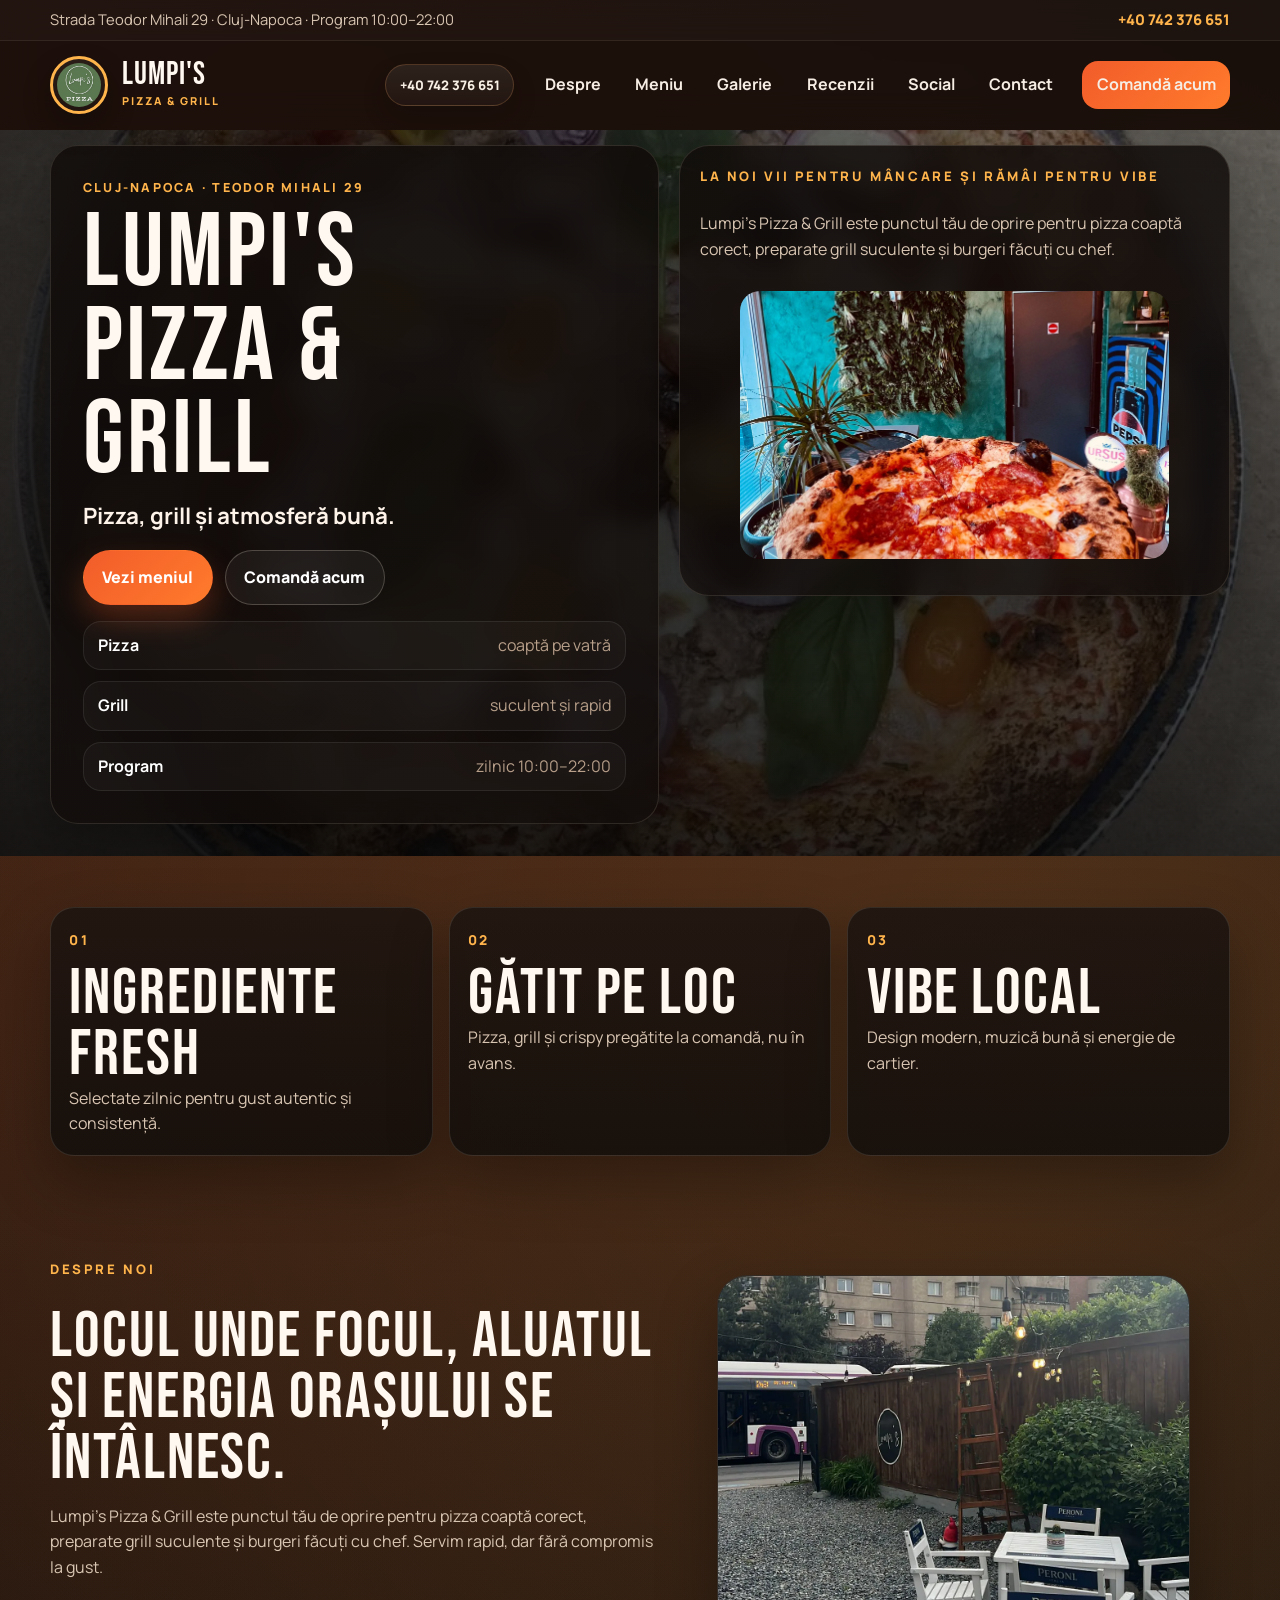
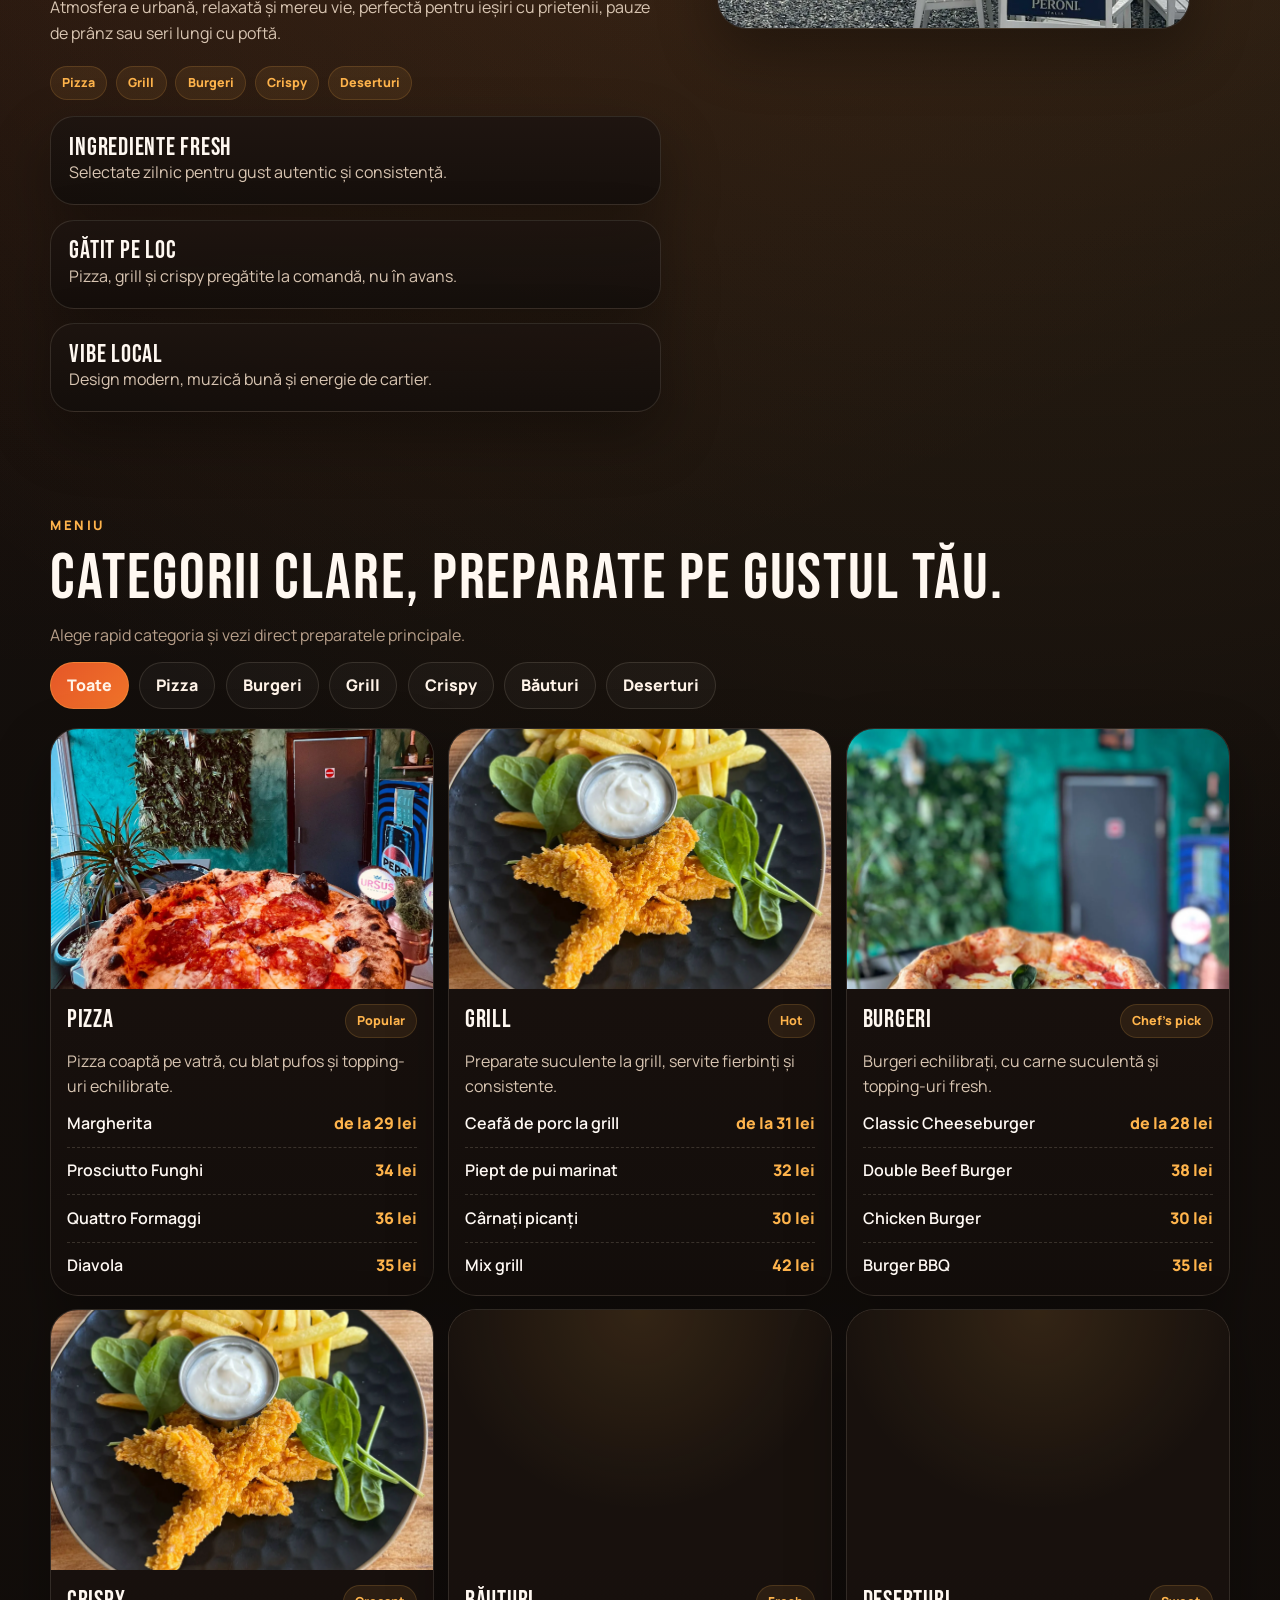
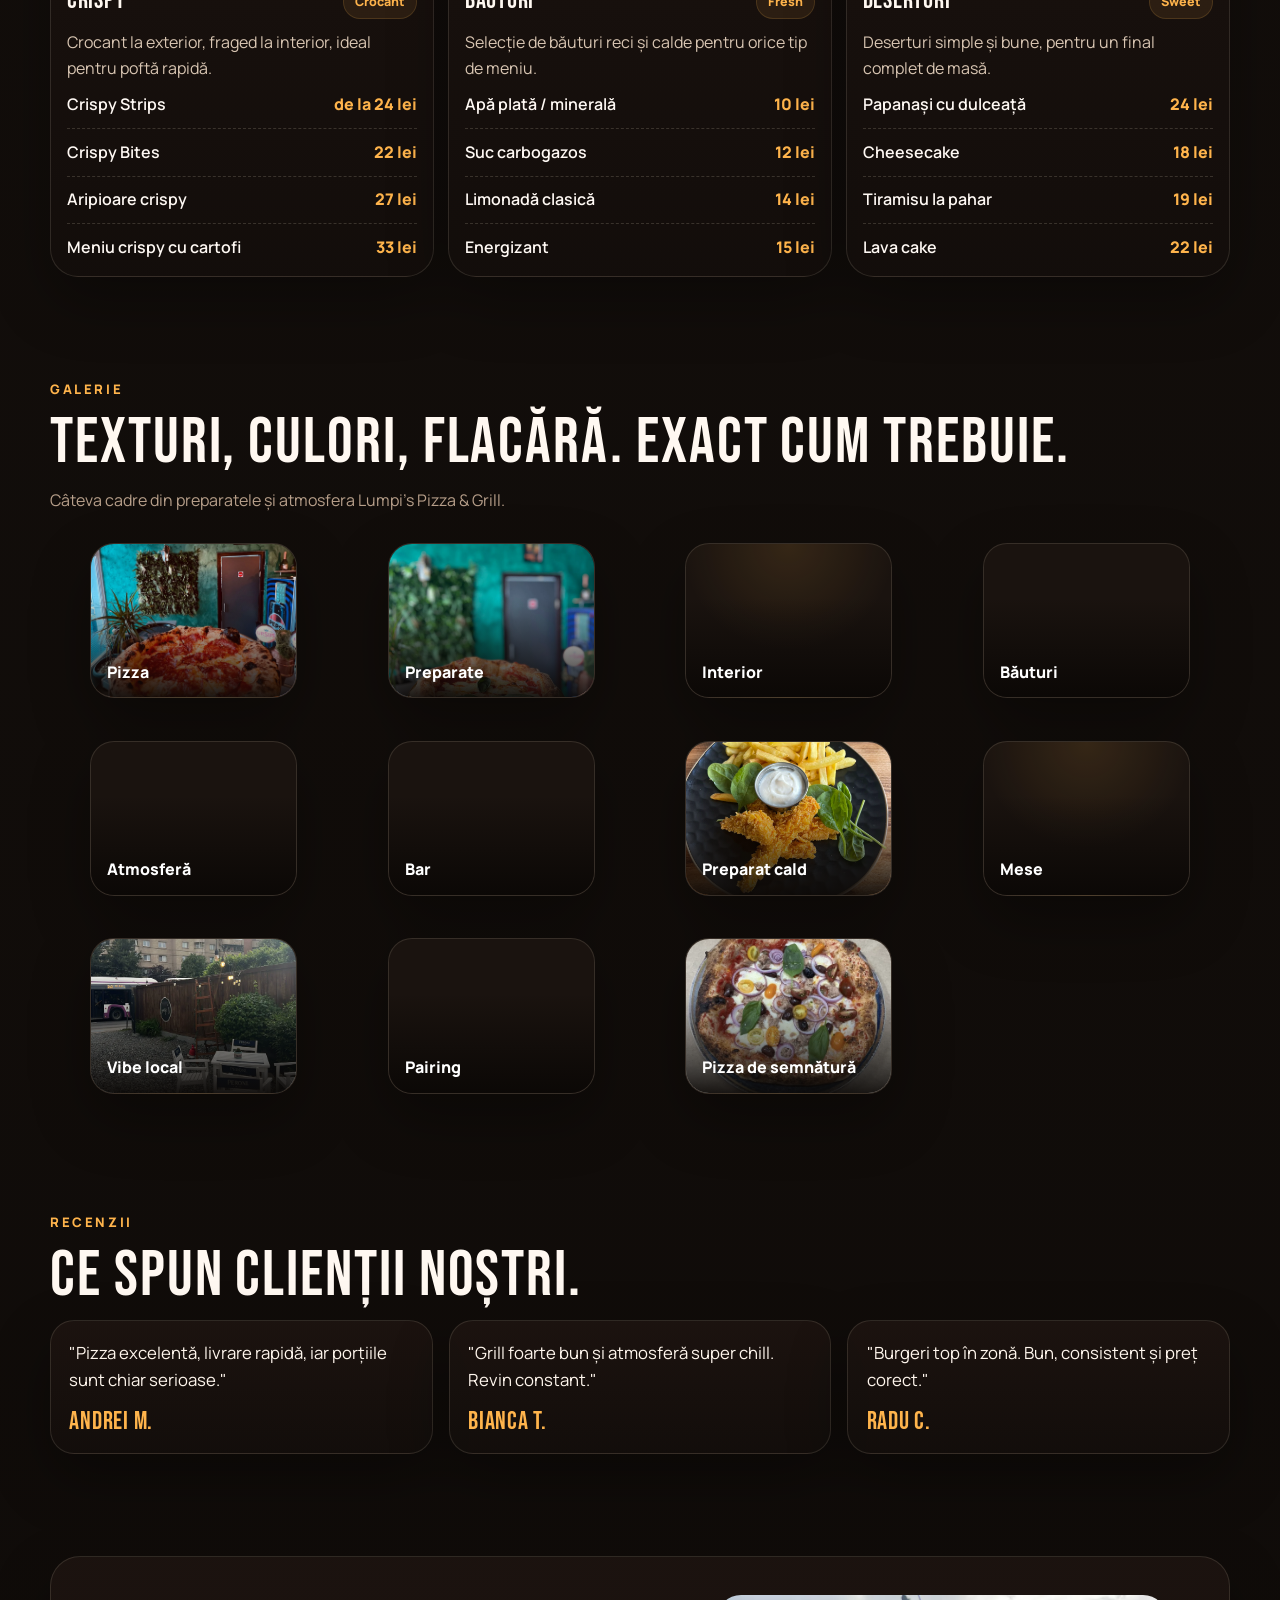
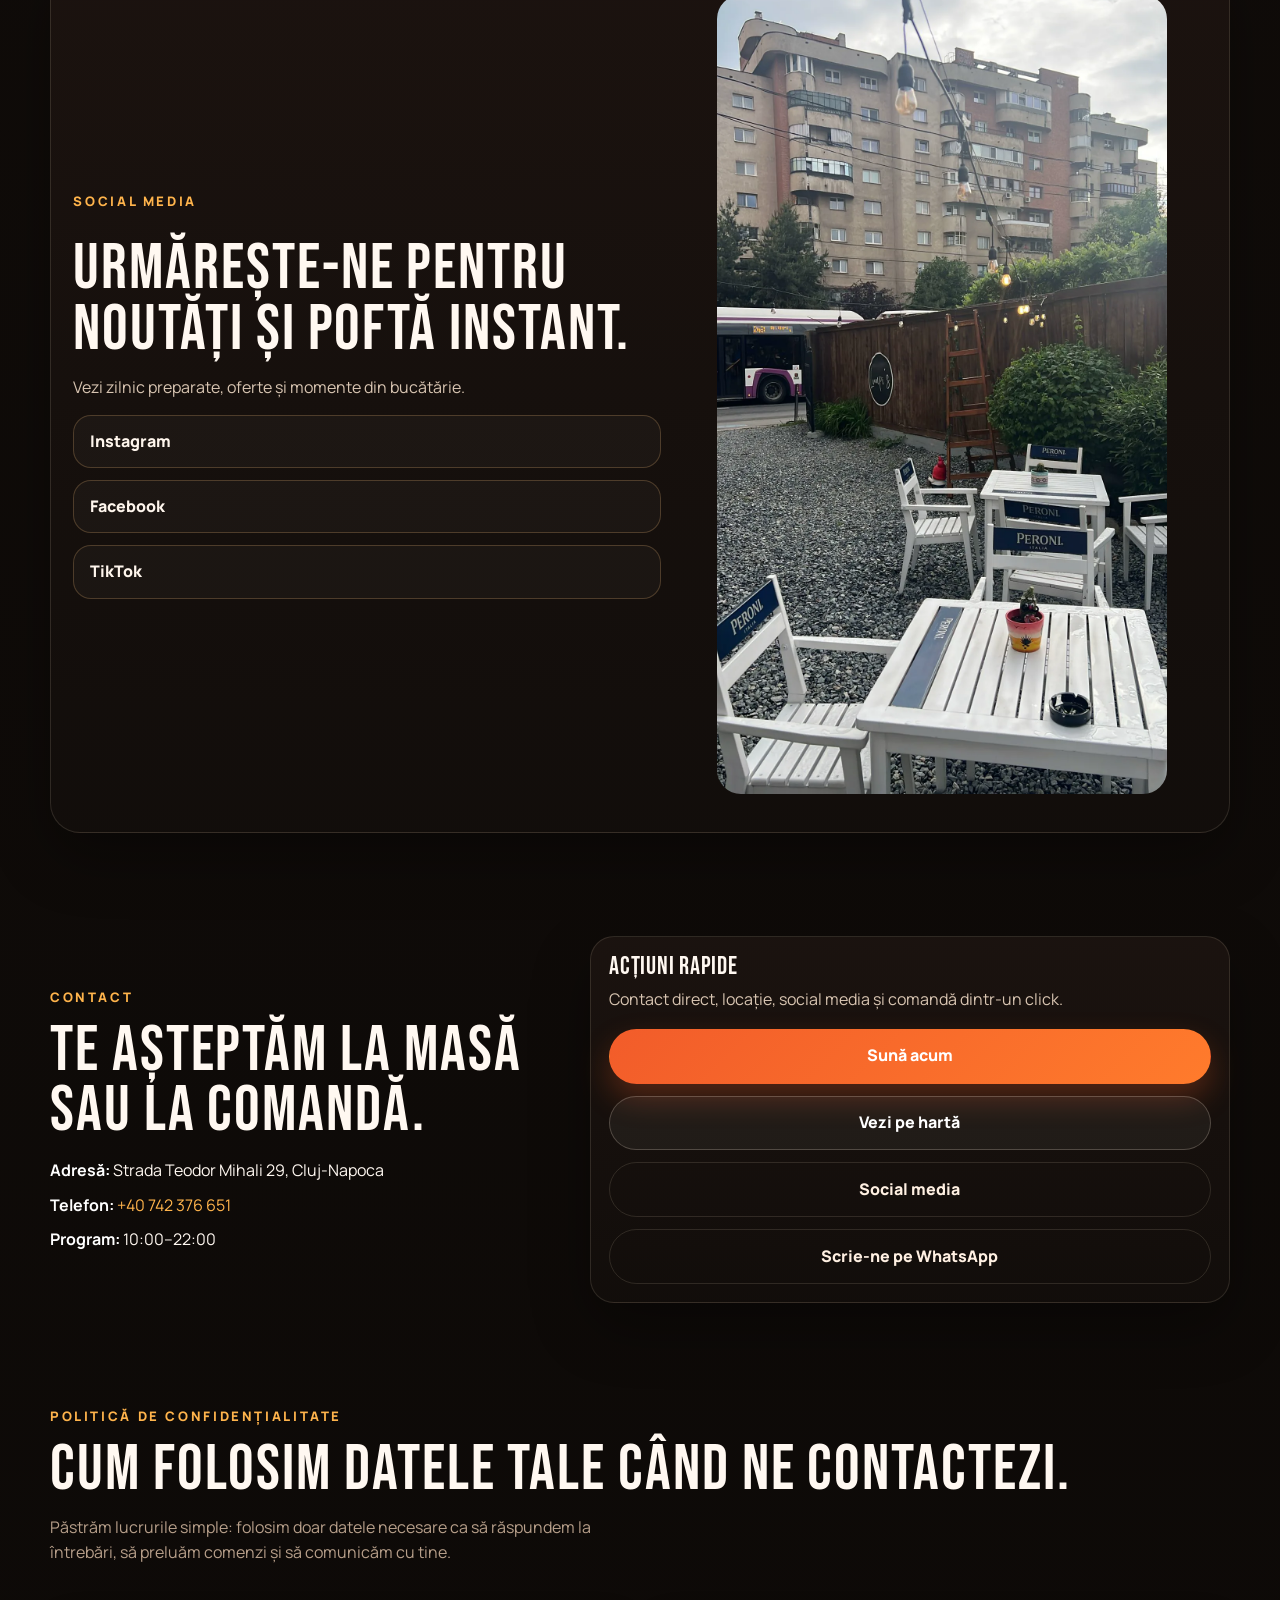
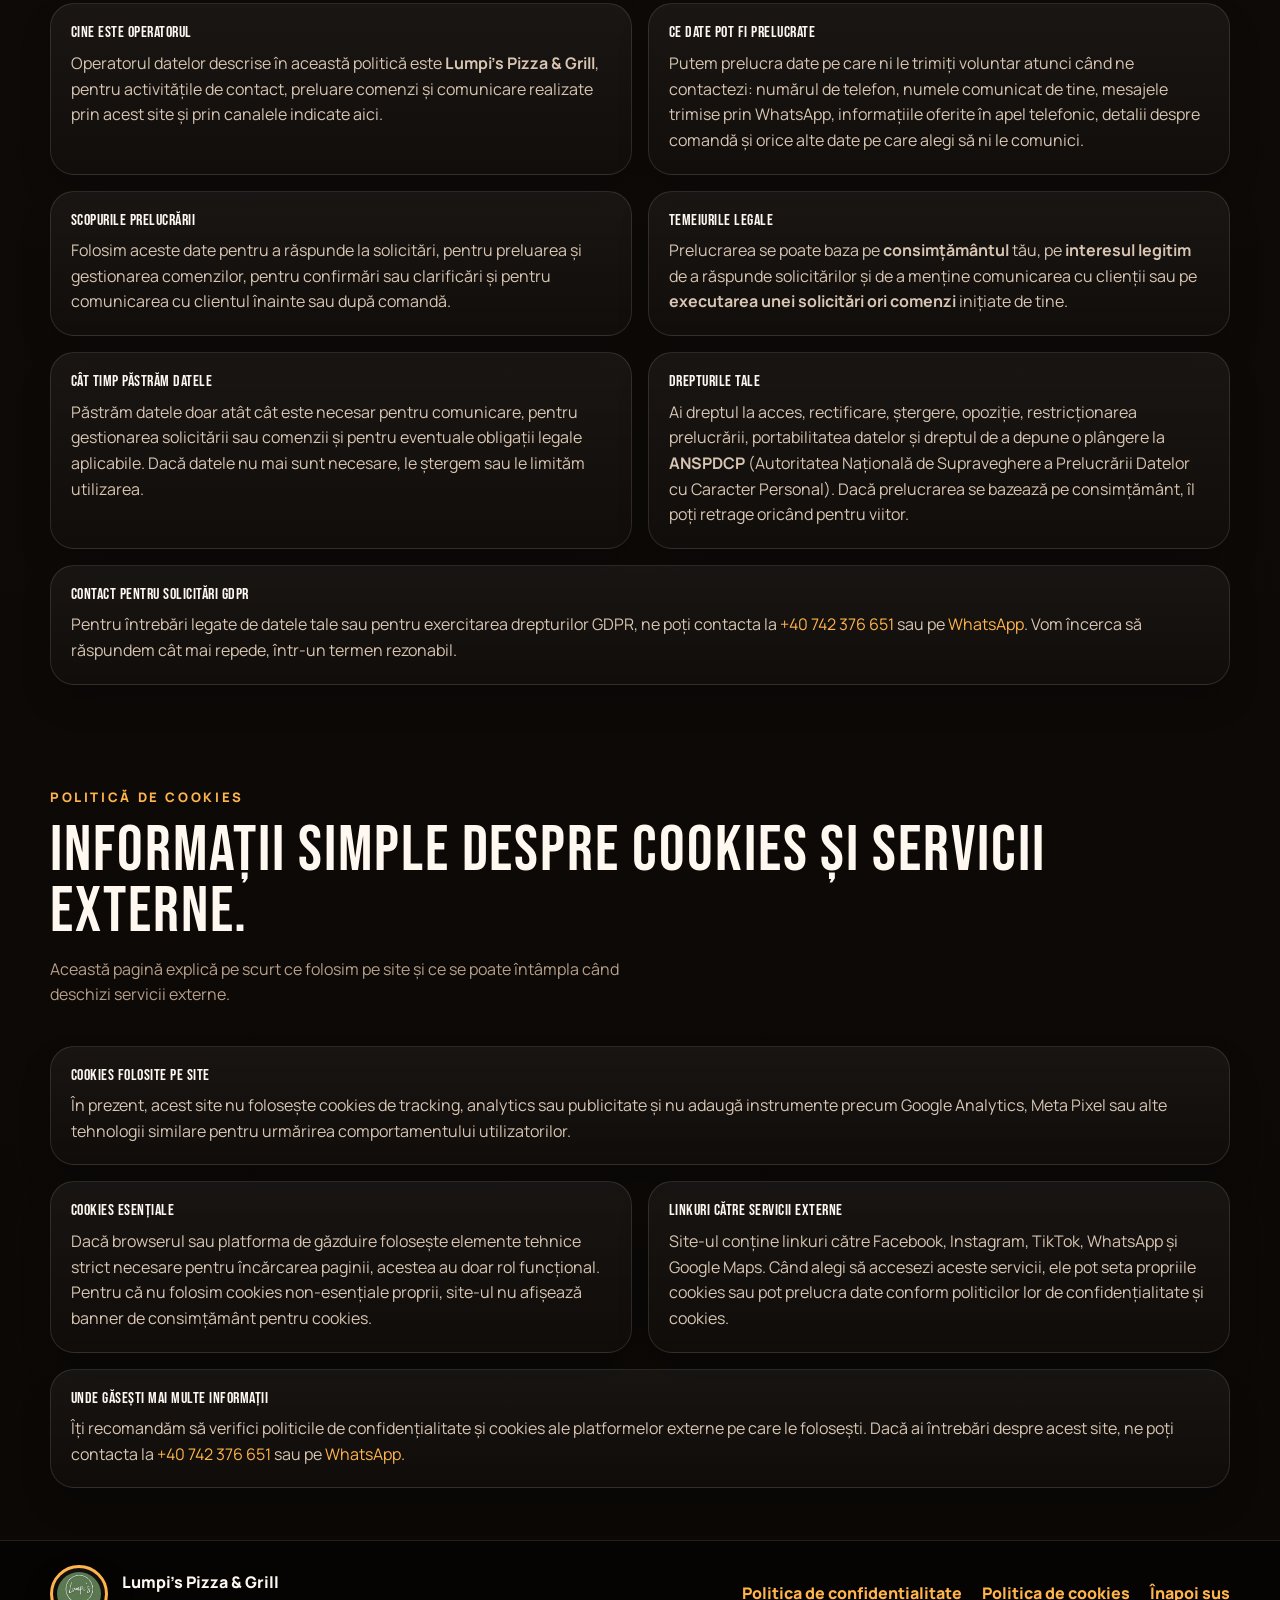
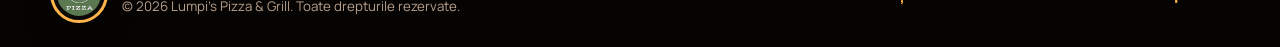
==== index.html @ 64aacec7 "Add privacy and cookie policies" ====
<!doctype html>
<html lang="ro">
  <head>
    <meta charset="UTF-8" />
    <meta name="viewport" content="width=device-width, initial-scale=1.0" />
    <title>Pizza, Grill și Burgeri în Cluj-Napoca | Lumpi's Pizza &amp; Grill</title>
    <meta
      name="description"
      content="Lumpi's Pizza &amp; Grill din Cluj-Napoca: pizza, grill, burgeri, crispy, băuturi și deserturi. Program zilnic 10:00–22:00."
    />
    <meta
      name="keywords"
      content="Lumpi's Pizza & Grill, pizza Cluj-Napoca, grill Cluj, burgeri Cluj, crispy Cluj, deserturi Cluj"
    />
    <meta name="robots" content="index, follow" />
    <link rel="canonical" href="https://roberrrt.github.io/lumpis-site/" />

    <meta property="og:type" content="website" />
    <meta property="og:locale" content="ro_RO" />
    <meta property="og:site_name" content="Lumpi's Pizza &amp; Grill" />
    <meta property="og:title" content="Pizza, Grill și Burgeri în Cluj-Napoca | Lumpi's Pizza &amp; Grill" />
    <meta
      property="og:description"
      content="Pizza, grill, burgeri, crispy, băuturi și deserturi în Cluj-Napoca. Program zilnic 10:00–22:00."
    />
    <meta property="og:url" content="https://roberrrt.github.io/lumpis-site/" />
    <meta property="og:image" content="https://roberrrt.github.io/lumpis-site/assets/images/79CFB928-9639-4E5F-816D-93464210B855.png" />
    <meta property="og:image:alt" content="Logo Lumpi's Pizza &amp; Grill" />

    <meta name="twitter:card" content="summary_large_image" />
    <meta name="twitter:title" content="Pizza, Grill și Burgeri în Cluj-Napoca | Lumpi's Pizza &amp; Grill" />
    <meta
      name="twitter:description"
      content="Lumpi's Pizza &amp; Grill: pizza, grill, burgeri, crispy, băuturi și deserturi în Cluj-Napoca. Program 10:00–22:00."
    />
    <meta name="twitter:image" content="https://roberrrt.github.io/lumpis-site/assets/images/79CFB928-9639-4E5F-816D-93464210B855.png" />
    <meta name="twitter:image:alt" content="Logo Lumpi's Pizza &amp; Grill" />

    <link rel="icon" type="image/png" sizes="32x32" href="assets/images/C68B492C-61ED-475F-8B9D-AB40C2376964.png" />
    <link rel="apple-touch-icon" href="assets/images/C68B492C-61ED-475F-8B9D-AB40C2376964.png" />
    <link rel="preconnect" href="https://fonts.googleapis.com" />
    <link rel="preconnect" href="https://fonts.gstatic.com" crossorigin />
    <link
      href="https://fonts.googleapis.com/css2?family=Bebas+Neue&family=Manrope:wght@400;500;700;800&display=swap"
      rel="stylesheet"
    />
    <link rel="stylesheet" href="style.css?v=70d64d5" />
    <script type="application/ld+json">
      {
        "@context": "https://schema.org",
        "@type": "Restaurant",
        "name": "Lumpi's Pizza & Grill",
        "url": "https://roberrrt.github.io/lumpis-site/",
        "image": "https://roberrrt.github.io/lumpis-site/assets/images/79CFB928-9639-4E5F-816D-93464210B855.png",
        "telephone": "+40742376651",
        "priceRange": "$$",
        "servesCuisine": ["Pizza", "Grill", "Burgeri", "Crispy", "Deserturi"],
        "slogan": "La noi vii pentru mâncare și rămâi pentru vibe",
        "address": {
          "@type": "PostalAddress",
          "streetAddress": "Strada Teodor Mihali 29",
          "addressLocality": "Cluj-Napoca",
          "addressCountry": "RO"
        },
        "sameAs": [
          "https://www.instagram.com/lumpis.pizza/",
          "https://www.facebook.com/61588326573610/",
          "https://www.tiktok.com/@lumpis03"
        ],
        "openingHoursSpecification": [
          {
            "@type": "OpeningHoursSpecification",
            "dayOfWeek": [
              "Monday",
              "Tuesday",
              "Wednesday",
              "Thursday",
              "Friday",
              "Saturday",
              "Sunday"
            ],
            "opens": "10:00",
            "closes": "22:00"
          }
        ]
      }
    </script>
  </head>
  <body>
    <div class="site-shell">
      <header class="header" id="top">
        <div class="topbar">
          <div class="container topbar-inner">
            <p>Strada Teodor Mihali 29 · Cluj-Napoca · Program 10:00–22:00</p>
            <a href="tel:+40742376651">+40 742 376 651</a>
          </div>
        </div>

        <div class="container nav-wrap">
          <a class="logo" href="#top" aria-label="Acasă Lumpi's Pizza & Grill">
            <picture>
              <source srcset="assets/images/79CFB928-9639-4E5F-816D-93464210B855.webp" type="image/webp" />
              <img
                src="assets/images/79CFB928-9639-4E5F-816D-93464210B855.png"
                alt="Logo Lumpi's Pizza & Grill"
                class="logo-badge"
                width="1254"
                height="1254"
                decoding="async"
                fetchpriority="high"
              />
            </picture>
            <span class="logo-text">
              <span class="logo-main">LUMPI'S</span>
              <span class="logo-sub">PIZZA &amp; GRILL</span>
            </span>
          </a>

          <div class="header-actions">
            <a class="header-phone" href="tel:+40742376651" aria-label="Sună la +40 742 376 651">
              <span class="header-phone-label">Sună</span>
              <span class="header-phone-number">+40 742 376 651</span>
            </a>

            <button
              class="nav-toggle"
              id="navToggle"
              type="button"
              aria-label="Deschide meniul"
              aria-expanded="false"
              aria-controls="mainNav"
            >
              <span></span>
              <span></span>
              <span></span>
            </button>
          </div>

          <nav class="nav" id="mainNav" aria-label="Navigație principală" aria-hidden="true">
            <a href="#despre">Despre</a>
            <a href="#meniu">Meniu</a>
            <a href="#galerie">Galerie</a>
            <a href="#recenzii">Recenzii</a>
            <a href="#social">Social</a>
            <a href="#contact">Contact</a>
            <a href="#contact" class="nav-cta">Comandă acum</a>
          </nav>
          <button class="nav-backdrop" id="navBackdrop" type="button" aria-label="Închide meniul"></button>
        </div>
      </header>

      <main>
        <section class="hero">
          <picture class="hero-backdrop">
            <source srcset="assets/images/pizza4.webp" type="image/webp" />
            <img
              src="assets/images/pizza4.jpg"
              alt="Pizza de semnătură Lumpi's Pizza & Grill"
              class="hero-image"
              width="946"
              height="1251"
              fetchpriority="high"
              decoding="async"
            />
          </picture>

          <div class="container hero-grid">
            <div class="hero-copy reveal-sequence">
              <p class="hero-tag">Cluj-Napoca · Teodor Mihali 29</p>
              <h1>Lumpi's Pizza &amp; Grill</h1>
              <p class="hero-subtitle">Pizza, grill și atmosferă bună.</p>

              <div class="hero-actions">
                <a href="#meniu" class="btn btn-primary">Vezi meniul</a>
                <a href="#contact" class="btn btn-secondary">Comandă acum</a>
              </div>

              <div class="hero-points">
                <article>
                  <strong>Pizza</strong>
                  <span>coaptă pe vatră</span>
                </article>
                <article>
                  <strong>Grill</strong>
                  <span>suculent și rapid</span>
                </article>
                <article>
                  <strong>Program</strong>
                  <span>zilnic 10:00–22:00</span>
                </article>
              </div>
            </div>

            <aside class="hero-panel reveal">
              <div class="hero-panel-copy">
                <p class="section-kicker">La noi vii pentru mâncare și rămâi pentru vibe</p>
                <p>
                  Lumpi's Pizza &amp; Grill este punctul tău de oprire pentru pizza coaptă corect,
                  preparate grill suculente și burgeri făcuți cu chef.
                </p>
              </div>
              <div class="hero-panel-gallery">
                <figure class="hero-shot hero-shot-large hero-shot-contain">
                  <picture>
                    <source srcset="assets/images/pizza-foto2.webp" type="image/webp" />
                    <img
                      src="assets/images/pizza-foto2.JPG"
                      alt="Pizza cu topping-uri bogate în meniul Lumpi's"
                      data-lightbox
                      tabindex="0"
                      role="button"
                      aria-label="Deschide imagine mărită: Pizza cu topping-uri bogate în meniul Lumpi's"
                      loading="eager"
                      decoding="async"
                      width="1724"
                      height="2048"
                    />
                  </picture>
                </figure>
              </div>
            </aside>
          </div>
        </section>

        <section class="experience section" aria-label="Repere rapide">
          <div class="container experience-grid">
            <article class="experience-card reveal">
              <span class="experience-index">01</span>
              <h2>Ingrediente fresh</h2>
              <p>Selectate zilnic pentru gust autentic și consistență.</p>
            </article>
            <article class="experience-card reveal">
              <span class="experience-index">02</span>
              <h2>Gătit pe loc</h2>
              <p>Pizza, grill și crispy pregătite la comandă, nu în avans.</p>
            </article>
            <article class="experience-card reveal">
              <span class="experience-index">03</span>
              <h2>Vibe local</h2>
              <p>Design modern, muzică bună și energie de cartier.</p>
            </article>
          </div>
        </section>

        <section class="about section" id="despre">
          <div class="container about-grid">
            <div class="about-copy reveal">
              <p class="section-kicker">Despre noi</p>
              <h2>Locul unde focul, aluatul și energia orașului se întâlnesc.</h2>
              <p>
                Lumpi's Pizza &amp; Grill este punctul tău de oprire pentru pizza coaptă corect,
                preparate grill suculente și burgeri făcuți cu chef. Servim rapid, dar fără compromis la gust.
              </p>
              <p>
                Atmosfera e urbană, relaxată și mereu vie, perfectă pentru ieșiri cu prietenii,
                pauze de prânz sau seri lungi cu poftă.
              </p>
              <div class="about-detail-strip">
                <span>Pizza</span>
                <span>Grill</span>
                <span>Burgeri</span>
                <span>Crispy</span>
                <span>Deserturi</span>
              </div>
            </div>

            <figure class="about-visual reveal">
              <picture>
                <source srcset="assets/images/mese3.webp" type="image/webp" />
                <img
                  src="assets/images/mese3.JPG"
                  alt="Cadru interior cu atmosferă relaxată"
                  data-lightbox
                  tabindex="0"
                  role="button"
                  aria-label="Deschide imagine mărită: Cadru interior cu atmosferă relaxată"
                  loading="lazy"
                  decoding="async"
                  width="1152"
                  height="2048"
                />
              </picture>
            </figure>

            <div class="about-stack">
              <article class="about-card reveal">
                <h3>Ingrediente fresh</h3>
                <p>Selectate zilnic pentru gust autentic și consistență.</p>
              </article>
              <article class="about-card reveal">
                <h3>Gătit pe loc</h3>
                <p>Pizza, grill și crispy pregătite la comandă, nu în avans.</p>
              </article>
              <article class="about-card reveal">
                <h3>Vibe local</h3>
                <p>Design modern, muzică bună și energie de cartier.</p>
              </article>
            </div>
          </div>
        </section>

        <section class="menu section" id="meniu">
          <div class="container">
            <div class="section-heading reveal">
              <div>
                <p class="section-kicker">Meniu</p>
                <h2>Categorii clare, preparate pe gustul tău.</h2>
              </div>
              <p class="section-note">Alege rapid categoria și vezi direct preparatele principale.</p>
            </div>

            <div class="menu-filters" aria-label="Filtre meniu">
              <button class="filter-btn active" type="button" data-filter="all" aria-pressed="true">Toate</button>
              <button class="filter-btn" type="button" data-filter="pizza" aria-pressed="false">Pizza</button>
              <button class="filter-btn" type="button" data-filter="burgeri" aria-pressed="false">Burgeri</button>
              <button class="filter-btn" type="button" data-filter="grill" aria-pressed="false">Grill</button>
              <button class="filter-btn" type="button" data-filter="crispy" aria-pressed="false">Crispy</button>
              <button class="filter-btn" type="button" data-filter="bauturi" aria-pressed="false">Băuturi</button>
              <button class="filter-btn" type="button" data-filter="deserturi" aria-pressed="false">Deserturi</button>
            </div>

            <div class="menu-grid">
              <article class="menu-card reveal" data-category="pizza">
                <picture>
                  <source srcset="assets/images/pizza-foto2.webp" type="image/webp" />
                  <img
                    src="assets/images/pizza-foto2.JPG"
                    alt="Pizza cu topping-uri bogate în meniul Lumpi's"
                    class="menu-card-image"
                    data-lightbox
                    tabindex="0"
                    role="button"
                    aria-label="Deschide imagine mărită: Pizza cu topping-uri bogate în meniul Lumpi's"
                    loading="lazy"
                    decoding="async"
                    width="1724"
                    height="2048"
                  />
                </picture>
                <div class="menu-card-body">
                  <div class="menu-card-head">
                    <h3>Pizza</h3>
                    <span class="menu-chip">Popular</span>
                  </div>
                  <p>Pizza coaptă pe vatră, cu blat pufos și topping-uri echilibrate.</p>
                  <ul class="menu-items">
                    <li><span>Margherita</span><span>de la 29 lei</span></li>
                    <li><span>Prosciutto Funghi</span><span>34 lei</span></li>
                    <li><span>Quattro Formaggi</span><span>36 lei</span></li>
                    <li><span>Diavola</span><span>35 lei</span></li>
                  </ul>
                </div>
              </article>

              <article class="menu-card reveal" data-category="grill">
                <picture>
                  <source srcset="assets/images/dish1.webp" type="image/webp" />
                  <img
                    src="assets/images/dish1.JPG"
                    alt="Preparat cald din meniul Lumpi's Pizza & Grill"
                    class="menu-card-image"
                    data-lightbox
                    tabindex="0"
                    role="button"
                    aria-label="Deschide imagine mărită: Preparat cald din meniul Lumpi's Pizza & Grill"
                    loading="lazy"
                    decoding="async"
                    width="1536"
                    height="2048"
                  />
                </picture>
                <div class="menu-card-body">
                  <div class="menu-card-head">
                    <h3>Grill</h3>
                    <span class="menu-chip">Hot</span>
                  </div>
                  <p>Preparate suculente la grill, servite fierbinți și consistente.</p>
                  <ul class="menu-items">
                    <li><span>Ceafă de porc la grill</span><span>de la 31 lei</span></li>
                    <li><span>Piept de pui marinat</span><span>32 lei</span></li>
                    <li><span>Cârnați picanți</span><span>30 lei</span></li>
                    <li><span>Mix grill</span><span>42 lei</span></li>
                  </ul>
                </div>
              </article>

              <article class="menu-card reveal" data-category="burgeri">
                <picture>
                  <source srcset="assets/images/Pizza-prezentare1.webp" type="image/webp" />
                  <img
                    src="assets/images/Pizza-prezentare1.JPG"
                    alt="Preparat consistent din categoria burgeri"
                    class="menu-card-image"
                    data-lightbox
                    tabindex="0"
                    role="button"
                    aria-label="Deschide imagine mărită: Preparat consistent din categoria burgeri"
                    loading="lazy"
                    decoding="async"
                    width="1536"
                    height="2048"
                  />
                </picture>
                <div class="menu-card-body">
                  <div class="menu-card-head">
                    <h3>Burgeri</h3>
                    <span class="menu-chip">Chef's pick</span>
                  </div>
                  <p>Burgeri echilibrați, cu carne suculentă și topping-uri fresh.</p>
                  <ul class="menu-items">
                    <li><span>Classic Cheeseburger</span><span>de la 28 lei</span></li>
                    <li><span>Double Beef Burger</span><span>38 lei</span></li>
                    <li><span>Chicken Burger</span><span>30 lei</span></li>
                    <li><span>Burger BBQ</span><span>35 lei</span></li>
                  </ul>
                </div>
              </article>

              <article class="menu-card reveal" data-category="crispy">
                <picture>
                  <source srcset="assets/images/dish1.webp" type="image/webp" />
                  <img
                    src="assets/images/dish1.JPG"
                    alt="Preparat crocant din categoria crispy"
                    class="menu-card-image"
                    data-lightbox
                    tabindex="0"
                    role="button"
                    aria-label="Deschide imagine mărită: Preparat crocant din categoria crispy"
                    loading="lazy"
                    decoding="async"
                    width="1536"
                    height="2048"
                  />
                </picture>
                <div class="menu-card-body">
                  <div class="menu-card-head">
                    <h3>Crispy</h3>
                    <span class="menu-chip">Crocant</span>
                  </div>
                  <p>Crocant la exterior, fraged la interior, ideal pentru poftă rapidă.</p>
                  <ul class="menu-items">
                    <li><span>Crispy Strips</span><span>de la 24 lei</span></li>
                    <li><span>Crispy Bites</span><span>22 lei</span></li>
                    <li><span>Aripioare crispy</span><span>27 lei</span></li>
                    <li><span>Meniu crispy cu cartofi</span><span>33 lei</span></li>
                  </ul>
                </div>
              </article>

              <article class="menu-card reveal" data-category="bauturi">
                <picture>
                  <source srcset="assets/images/drink.webp" type="image/webp" />
                  <img
                    src="assets/images/drink.JPG"
                    alt="Băuturi reci servite la Lumpi's Pizza & Grill"
                    class="menu-card-image"
                    data-lightbox
                    tabindex="0"
                    role="button"
                    aria-label="Deschide imagine mărită: Băuturi reci servite la Lumpi's Pizza & Grill"
                    loading="lazy"
                    decoding="async"
                    width="1536"
                    height="2048"
                  />
                </picture>
                <div class="menu-card-body">
                  <div class="menu-card-head">
                    <h3>Băuturi</h3>
                    <span class="menu-chip">Fresh</span>
                  </div>
                  <p>Selecție de băuturi reci și calde pentru orice tip de meniu.</p>
                  <ul class="menu-items">
                    <li><span>Apă plată / minerală</span><span>10 lei</span></li>
                    <li><span>Suc carbogazos</span><span>12 lei</span></li>
                    <li><span>Limonadă clasică</span><span>14 lei</span></li>
                    <li><span>Energizant</span><span>15 lei</span></li>
                  </ul>
                </div>
              </article>

              <article class="menu-card reveal" data-category="deserturi">
                <picture>
                  <source srcset="assets/images/drink3.webp" type="image/webp" />
                  <img
                    src="assets/images/drink3.JPG"
                    alt="Desert și băuturi pentru finalul mesei"
                    class="menu-card-image"
                    data-lightbox
                    tabindex="0"
                    role="button"
                    aria-label="Deschide imagine mărită: Desert și băuturi pentru finalul mesei"
                    loading="lazy"
                    decoding="async"
                    width="1536"
                    height="2048"
                  />
                </picture>
                <div class="menu-card-body">
                  <div class="menu-card-head">
                    <h3>Deserturi</h3>
                    <span class="menu-chip">Sweet</span>
                  </div>
                  <p>Deserturi simple și bune, pentru un final complet de masă.</p>
                  <ul class="menu-items">
                    <li><span>Papanași cu dulceață</span><span>24 lei</span></li>
                    <li><span>Cheesecake</span><span>18 lei</span></li>
                    <li><span>Tiramisu la pahar</span><span>19 lei</span></li>
                    <li><span>Lava cake</span><span>22 lei</span></li>
                  </ul>
                </div>
              </article>
            </div>
          </div>
        </section>

        <section class="gallery section" id="galerie">
          <div class="container">
            <div class="section-heading reveal">
              <div>
                <p class="section-kicker">Galerie</p>
                <h2>Texturi, culori, flacără. Exact cum trebuie.</h2>
              </div>
              <p class="section-note">Câteva cadre din preparatele și atmosfera Lumpi's Pizza &amp; Grill.</p>
            </div>

            <div class="gallery-grid">
              <figure class="gallery-item gallery-item-contain reveal">
                <picture>
                  <source srcset="assets/images/pizza-foto2.webp" type="image/webp" />
                  <img src="assets/images/pizza-foto2.JPG" alt="Pizza cu topping-uri bogate, proaspăt servită" data-lightbox tabindex="0" role="button" aria-label="Deschide imagine mărită: Pizza cu topping-uri bogate, proaspăt servită" loading="lazy" decoding="async" width="1724" height="2048" />
                </picture>
                <figcaption>Pizza</figcaption>
              </figure>
              <figure class="gallery-item reveal">
                <picture>
                  <source srcset="assets/images/Pizza-prezentare1.webp" type="image/webp" />
                  <img src="assets/images/Pizza-prezentare1.JPG" alt="Pizza scoasă din cuptor, prezentare Lumpi's" data-lightbox tabindex="0" role="button" aria-label="Deschide imagine mărită: Pizza scoasă din cuptor, prezentare Lumpi's" loading="lazy" decoding="async" width="1536" height="2048" />
                </picture>
                <figcaption>Preparate</figcaption>
              </figure>
              <figure class="gallery-item gallery-item-contain reveal">
                <picture>
                  <source srcset="assets/images/mese2.webp" type="image/webp" />
                  <img src="assets/images/mese2.jpg" alt="Interiorul localului Lumpi's Pizza & Grill" data-lightbox tabindex="0" role="button" aria-label="Deschide imagine mărită: Interiorul localului Lumpi's Pizza & Grill" loading="lazy" decoding="async" width="2160" height="3840" />
                </picture>
                <figcaption>Interior</figcaption>
              </figure>
              <figure class="gallery-item reveal">
                <picture>
                  <source srcset="assets/images/drink.webp" type="image/webp" />
                  <img src="assets/images/drink.JPG" alt="Băuturi reci servite la Lumpi's Pizza & Grill" data-lightbox tabindex="0" role="button" aria-label="Deschide imagine mărită: Băuturi reci servite la Lumpi's Pizza & Grill" loading="lazy" decoding="async" width="1536" height="2048" />
                </picture>
                <figcaption>Băuturi</figcaption>
              </figure>
              <figure class="gallery-item reveal">
                <picture>
                  <source srcset="assets/images/foto-ppl.webp" type="image/webp" />
                  <img src="assets/images/foto-ppl.JPG" alt="Atmosferă socială în local cu clienți" data-lightbox tabindex="0" role="button" aria-label="Deschide imagine mărită: Atmosferă socială în local cu clienți" loading="lazy" decoding="async" width="1536" height="2048" />
                </picture>
                <figcaption>Atmosferă</figcaption>
              </figure>
              <figure class="gallery-item reveal">
                <picture>
                  <source srcset="assets/images/drink-intro-tablo.webp" type="image/webp" />
                  <img src="assets/images/drink-intro-tablo.JPG" alt="Selecție de băuturi în stil urban" data-lightbox tabindex="0" role="button" aria-label="Deschide imagine mărită: Selecție de băuturi în stil urban" loading="lazy" decoding="async" width="1536" height="2048" />
                </picture>
                <figcaption>Bar</figcaption>
              </figure>
              <figure class="gallery-item reveal">
                <picture>
                  <source srcset="assets/images/dish1.webp" type="image/webp" />
                  <img src="assets/images/dish1.JPG" alt="Preparat cald din meniul Lumpi's Pizza & Grill" data-lightbox tabindex="0" role="button" aria-label="Deschide imagine mărită: Preparat cald din meniul Lumpi's Pizza & Grill" loading="lazy" decoding="async" width="1536" height="2048" />
                </picture>
                <figcaption>Preparat cald</figcaption>
              </figure>
              <figure class="gallery-item gallery-item-contain reveal">
                <picture>
                  <source srcset="assets/images/mese1.webp" type="image/webp" />
                  <img src="assets/images/mese1.JPG" alt="Mese pregătite pentru servire în local" data-lightbox tabindex="0" role="button" aria-label="Deschide imagine mărită: Mese pregătite pentru servire în local" loading="lazy" decoding="async" width="1152" height="2048" />
                </picture>
                <figcaption>Mese</figcaption>
              </figure>
              <figure class="gallery-item gallery-item-contain reveal">
                <picture>
                  <source srcset="assets/images/mese3.webp" type="image/webp" />
                  <img src="assets/images/mese3.JPG" alt="Cadru interior cu atmosferă relaxată" data-lightbox tabindex="0" role="button" aria-label="Deschide imagine mărită: Cadru interior cu atmosferă relaxată" loading="lazy" decoding="async" width="1152" height="2048" />
                </picture>
                <figcaption>Vibe local</figcaption>
              </figure>
              <figure class="gallery-item reveal">
                <picture>
                  <source srcset="assets/images/drink3.webp" type="image/webp" />
                  <img src="assets/images/drink3.JPG" alt="Băuturi și desert într-un cadru urban" data-lightbox tabindex="0" role="button" aria-label="Deschide imagine mărită: Băuturi și desert într-un cadru urban" loading="lazy" decoding="async" width="1536" height="2048" />
                </picture>
                <figcaption>Pairing</figcaption>
              </figure>
              <figure class="gallery-item gallery-item-contain reveal">
                <picture>
                  <source srcset="assets/images/pizza4.webp" type="image/webp" />
                  <img src="assets/images/pizza4.jpg" alt="Pizza rumenită uniform, crustă crocantă" data-lightbox tabindex="0" role="button" aria-label="Deschide imagine mărită: Pizza rumenită uniform, crustă crocantă" loading="lazy" decoding="async" width="946" height="1251" />
                </picture>
                <figcaption>Pizza de semnătură</figcaption>
              </figure>
            </div>
          </div>
        </section>

        <section class="reviews section" id="recenzii">
          <div class="container">
            <div class="section-heading reveal">
              <div>
                <p class="section-kicker">Recenzii</p>
                <h2>Ce spun clienții noștri.</h2>
              </div>
            </div>
            <div class="review-grid">
              <article class="review-card reveal">
                <p>"Pizza excelentă, livrare rapidă, iar porțiile sunt chiar serioase."</p>
                <h3>Andrei M.</h3>
              </article>
              <article class="review-card reveal">
                <p>"Grill foarte bun și atmosferă super chill. Revin constant."</p>
                <h3>Bianca T.</h3>
              </article>
              <article class="review-card reveal">
                <p>"Burgeri top în zonă. Bun, consistent și preț corect."</p>
                <h3>Radu C.</h3>
              </article>
            </div>
          </div>
        </section>

        <section class="social section" id="social">
          <div class="container social-wrap reveal">
            <div class="social-copy">
              <p class="section-kicker">Social Media</p>
              <h2>Urmărește-ne pentru noutăți și poftă instant.</h2>
              <p>Vezi zilnic preparate, oferte și momente din bucătărie.</p>
              <div class="social-links">
                <!-- Confirmed social links only. Add other profiles here only after direct verification. -->
                <a href="https://www.instagram.com/lumpis.pizza/" target="_blank" rel="noopener noreferrer">Instagram</a>
                <a href="https://www.facebook.com/61588326573610/" target="_blank" rel="noopener noreferrer">Facebook</a>
                <a href="https://www.tiktok.com/@lumpis03" target="_blank" rel="noopener noreferrer">TikTok</a>
              </div>
            </div>
            <figure class="social-visual">
              <picture>
                <source srcset="assets/images/mese3.webp" type="image/webp" />
                <img
                  src="assets/images/mese3.JPG"
                  alt="Cadru social cu atmosfera localului Lumpi's Pizza & Grill"
                  loading="lazy"
                  decoding="async"
                  width="1152"
                  height="2048"
                />
              </picture>
            </figure>
          </div>
        </section>

        <section class="contact section" id="contact">
          <div class="container contact-grid">
            <div class="contact-copy reveal">
              <p class="section-kicker">Contact</p>
              <h2>Te așteptăm la masă sau la comandă.</h2>
              <ul class="contact-list">
                <li><strong>Adresă:</strong> Strada Teodor Mihali 29, Cluj-Napoca</li>
                <li><strong>Telefon:</strong> <a href="tel:+40742376651">+40 742 376 651</a></li>
                <li><strong>Program:</strong> 10:00–22:00</li>
              </ul>
            </div>

            <div class="contact-card reveal">
              <h3>Acțiuni rapide</h3>
              <p>Contact direct, locație, social media și comandă dintr-un click.</p>
              <div class="contact-actions">
                <a href="tel:+40742376651" class="btn btn-primary">Sună acum</a>
                <a
                  href="https://www.google.com/maps/search/?api=1&query=Strada+Teodor+Mihali+29%2C+Cluj-Napoca"
                  class="btn btn-secondary"
                  target="_blank"
                  rel="noopener noreferrer"
                  >Vezi pe hartă</a
                >
                <a href="#social" class="btn btn-ghost">Social media</a>
                <a
                  href="https://wa.me/40742376651"
                  class="btn btn-ghost"
                  target="_blank"
                  rel="noopener noreferrer"
                  >Scrie-ne pe WhatsApp</a
                >
              </div>
            </div>
          </div>
        </section>

        <section class="legal section" id="politica-confidentialitate" aria-labelledby="privacy-title">
          <div class="container legal-wrap reveal">
            <div class="section-heading legal-heading">
              <div>
                <p class="section-kicker">Politică de confidențialitate</p>
                <h2 id="privacy-title">Cum folosim datele tale când ne contactezi.</h2>
              </div>
              <p class="section-note">
                Păstrăm lucrurile simple: folosim doar datele necesare ca să răspundem la întrebări, să preluăm comenzi și să comunicăm cu tine.
              </p>
            </div>

            <div class="legal-grid">
              <article class="legal-card">
                <h3>Cine este operatorul</h3>
                <p>
                  Operatorul datelor descrise în această politică este <strong>Lumpi's Pizza &amp; Grill</strong>, pentru activitățile de contact, preluare comenzi și comunicare realizate prin acest site și prin canalele indicate aici.
                </p>
              </article>

              <article class="legal-card">
                <h3>Ce date pot fi prelucrate</h3>
                <p>
                  Putem prelucra date pe care ni le trimiți voluntar atunci când ne contactezi: numărul de telefon, numele comunicat de tine, mesajele trimise prin WhatsApp, informațiile oferite în apel telefonic, detalii despre comandă și orice alte date pe care alegi să ni le comunici.
                </p>
              </article>

              <article class="legal-card">
                <h3>Scopurile prelucrării</h3>
                <p>
                  Folosim aceste date pentru a răspunde la solicitări, pentru preluarea și gestionarea comenzilor, pentru confirmări sau clarificări și pentru comunicarea cu clientul înainte sau după comandă.
                </p>
              </article>

              <article class="legal-card">
                <h3>Temeiurile legale</h3>
                <p>
                  Prelucrarea se poate baza pe <strong>consimțământul</strong> tău, pe <strong>interesul legitim</strong> de a răspunde solicitărilor și de a menține comunicarea cu clienții sau pe <strong>executarea unei solicitări ori comenzi</strong> inițiate de tine.
                </p>
              </article>

              <article class="legal-card">
                <h3>Cât timp păstrăm datele</h3>
                <p>
                  Păstrăm datele doar atât cât este necesar pentru comunicare, pentru gestionarea solicitării sau comenzii și pentru eventuale obligații legale aplicabile. Dacă datele nu mai sunt necesare, le ștergem sau le limităm utilizarea.
                </p>
              </article>

              <article class="legal-card">
                <h3>Drepturile tale</h3>
                <p>
                  Ai dreptul la acces, rectificare, ștergere, opoziție, restricționarea prelucrării, portabilitatea datelor și dreptul de a depune o plângere la <strong>ANSPDCP</strong> (Autoritatea Națională de Supraveghere a Prelucrării Datelor cu Caracter Personal). Dacă prelucrarea se bazează pe consimțământ, îl poți retrage oricând pentru viitor.
                </p>
              </article>

              <article class="legal-card legal-card-full">
                <h3>Contact pentru solicitări GDPR</h3>
                <p>
                  Pentru întrebări legate de datele tale sau pentru exercitarea drepturilor GDPR, ne poți contacta la <a href="tel:+40742376651">+40 742 376 651</a> sau pe <a href="https://wa.me/40742376651" target="_blank" rel="noopener noreferrer">WhatsApp</a>. Vom încerca să răspundem cât mai repede, într-un termen rezonabil.
                </p>
              </article>
            </div>
          </div>
        </section>

        <section class="legal section legal-section-alt" id="politica-cookies" aria-labelledby="cookies-title">
          <div class="container legal-wrap reveal">
            <div class="section-heading legal-heading">
              <div>
                <p class="section-kicker">Politică de cookies</p>
                <h2 id="cookies-title">Informații simple despre cookies și servicii externe.</h2>
              </div>
              <p class="section-note">
                Această pagină explică pe scurt ce folosim pe site și ce se poate întâmpla când deschizi servicii externe.
              </p>
            </div>

            <div class="legal-grid">
              <article class="legal-card legal-card-full">
                <h3>Cookies folosite pe site</h3>
                <p>
                  În prezent, acest site nu folosește cookies de tracking, analytics sau publicitate și nu adaugă instrumente precum Google Analytics, Meta Pixel sau alte tehnologii similare pentru urmărirea comportamentului utilizatorilor.
                </p>
              </article>

              <article class="legal-card">
                <h3>Cookies esențiale</h3>
                <p>
                  Dacă browserul sau platforma de găzduire folosește elemente tehnice strict necesare pentru încărcarea paginii, acestea au doar rol funcțional. Pentru că nu folosim cookies non-esențiale proprii, site-ul nu afișează banner de consimțământ pentru cookies.
                </p>
              </article>

              <article class="legal-card">
                <h3>Linkuri către servicii externe</h3>
                <p>
                  Site-ul conține linkuri către Facebook, Instagram, TikTok, WhatsApp și Google Maps. Când alegi să accesezi aceste servicii, ele pot seta propriile cookies sau pot prelucra date conform politicilor lor de confidențialitate și cookies.
                </p>
              </article>

              <article class="legal-card legal-card-full">
                <h3>Unde găsești mai multe informații</h3>
                <p>
                  Îți recomandăm să verifici politicile de confidențialitate și cookies ale platformelor externe pe care le folosești. Dacă ai întrebări despre acest site, ne poți contacta la <a href="tel:+40742376651">+40 742 376 651</a> sau pe <a href="https://wa.me/40742376651" target="_blank" rel="noopener noreferrer">WhatsApp</a>.
                </p>
              </article>
            </div>
          </div>
        </section>
      </main>

      <footer class="footer">
        <div class="container footer-wrap">
          <div class="footer-brand">
            <a class="logo footer-logo" href="#top" aria-label="Acasă Lumpi's Pizza & Grill">
              <picture class="footer-logo-wrap">
                <source srcset="assets/images/79CFB928-9639-4E5F-816D-93464210B855.webp" type="image/webp" />
                <img
                  src="assets/images/79CFB928-9639-4E5F-816D-93464210B855.png"
                  alt="Logo Lumpi's Pizza & Grill"
                  class="logo-badge"
                  width="1254"
                  height="1254"
                  loading="lazy"
                  decoding="async"
                />
              </picture>
            </a>
            <div>
              <p>Lumpi's Pizza &amp; Grill</p>
              <small>&copy; <span id="year"></span> Lumpi's Pizza &amp; Grill. Toate drepturile rezervate.</small>
            </div>
          </div>
          <div class="footer-links" aria-label="Linkuri legale și navigare rapidă">
            <a class="footer-link" href="#politica-confidentialitate">Politica de confidențialitate</a>
            <a class="footer-link" href="#politica-cookies">Politica de cookies</a>
            <a class="footer-link" href="#top">Înapoi sus</a>
          </div>
        </div>
      </footer>

      <div class="lightbox" id="imageLightbox" aria-hidden="true">
        <div class="lightbox-backdrop" data-lightbox-close></div>
        <div class="lightbox-dialog" role="dialog" aria-modal="true" aria-label="Imagine mărită">
          <button class="lightbox-close" type="button" aria-label="Închide imaginea mărită" data-lightbox-close>
            <span aria-hidden="true">×</span>
          </button>
          <img class="lightbox-image" src="" alt="" />
        </div>
      </div>
    </div>

    <script src="script.js?v=20250903"></script>
  </body>
</html>
---- style.css ----
:root {
  --bg: #140f0c;
  --bg-deep: #0b0806;
  --bg-soft: #1b1410;
  --surface: rgba(34, 23, 18, 0.82);
  --surface-strong: rgba(47, 30, 23, 0.94);
  --surface-light: rgba(255, 244, 231, 0.08);
  --card: rgba(25, 18, 14, 0.88);
  --line: rgba(255, 233, 210, 0.12);
  --line-strong: rgba(255, 194, 128, 0.22);
  --text: #fff8f1;
  --muted: #d8c5b2;
  --muted-soft: #b79f8a;
  --accent: #f25c2a;
  --accent-strong: #ff7b2c;
  --accent-soft: #ffb44c;
  --shadow: 0 24px 60px rgba(0, 0, 0, 0.32);
  --radius-sm: 16px;
  --radius-md: 24px;
  --radius-lg: 34px;
  --container: min(1180px, calc(100vw - 32px));
}

*,
*::before,
*::after {
  box-sizing: border-box;
}

html {
  scroll-behavior: smooth;
  overflow-x: hidden;
}

body {
  margin: 0;
  min-width: 320px;
  overflow-x: hidden;
  font-family: "Manrope", sans-serif;
  color: var(--text);
  background:
    radial-gradient(circle at top left, rgba(242, 92, 42, 0.22), transparent 28%),
    radial-gradient(circle at 80% 12%, rgba(255, 180, 76, 0.16), transparent 22%),
    linear-gradient(180deg, #20150f 0%, var(--bg) 22%, var(--bg-deep) 100%);
  line-height: 1.6;
}

body.nav-open {
  overflow: hidden;
}

body.lightbox-open {
  overflow: hidden;
  touch-action: none;
}

img {
  display: block;
  max-width: 100%;
}

img[data-lightbox] {
  cursor: pointer;
}

a {
  color: inherit;
  text-decoration: none;
}

button,
input,
textarea,
select {
  font: inherit;
}

.site-shell {
  position: relative;
  isolation: isolate;
}

.site-shell::before,
.site-shell::after {
  content: "";
  position: fixed;
  inset: auto auto 18% -10%;
  width: 280px;
  aspect-ratio: 1;
  border-radius: 999px;
  background: radial-gradient(circle, rgba(242, 92, 42, 0.18), transparent 68%);
  filter: blur(28px);
  pointer-events: none;
  z-index: -1;
}

.site-shell::after {
  inset: 8% -8% auto auto;
  width: 340px;
  background: radial-gradient(circle, rgba(255, 180, 76, 0.14), transparent 70%);
}

.container {
  width: var(--container);
  margin: 0 auto;
}

.section {
  padding: 2.15rem 0;
}

.section-kicker {
  margin: 0 0 0.8rem;
  color: var(--accent-soft);
  font-size: 0.82rem;
  font-weight: 800;
  letter-spacing: 0.2em;
  text-transform: uppercase;
}

.section-heading {
  display: grid;
  gap: 0.85rem;
  margin-bottom: 0.85rem;
}

.section-note {
  max-width: 38rem;
  color: var(--muted-soft);
}

h1,
h2,
h3,
.logo-main {
  margin: 0;
  font-family: "Bebas Neue", sans-serif;
  font-weight: 400;
  letter-spacing: 0.03em;
}

h2 {
  font-size: clamp(2.1rem, 7.5vw, 4rem);
  line-height: 0.95;
}

h3 {
  font-size: 1.55rem;
  line-height: 1;
}

p {
  margin: 0;
  color: var(--muted);
}

.topbar {
  display: none;
}

.header {
  position: sticky;
  top: 0;
  z-index: 1000;
  background: rgba(10, 8, 7, 0.72);
  backdrop-filter: blur(18px);
  border-bottom: 1px solid transparent;
  transition: background 0.25s ease, border-color 0.25s ease, box-shadow 0.25s ease;
}

.header.scrolled {
  background: rgba(10, 8, 7, 0.92);
  border-color: var(--line);
  box-shadow: 0 10px 40px rgba(0, 0, 0, 0.22);
}

.nav-wrap {
  min-height: 78px;
  display: flex;
  align-items: center;
  justify-content: space-between;
  gap: 1rem;
}

.logo {
  display: inline-flex;
  align-items: center;
  gap: 0.9rem;
  min-width: 0;
}

.logo picture {
  width: 58px;
  height: 58px;
  padding: 4px;
  flex: 0 0 auto;
  display: inline-flex;
  align-items: center;
  justify-content: center;
  border-radius: 50%;
  border: 3px solid var(--accent-soft);
  background: linear-gradient(180deg, rgba(255, 255, 255, 0.06), rgba(255, 255, 255, 0.02));
  box-shadow: 0 14px 28px rgba(0, 0, 0, 0.26);
}

.logo-badge {
  width: 100%;
  height: 100%;
  object-fit: contain;
  border-radius: 50%;
}

.logo-text {
  display: grid;
  gap: 0.1rem;
}

.logo-main {
  font-size: clamp(1.4rem, 4vw, 2rem);
  line-height: 0.9;
}

.logo-sub {
  color: var(--accent-soft);
  font-size: 0.68rem;
  letter-spacing: 0.18em;
  font-weight: 800;
}

.header-actions {
  display: inline-flex;
  align-items: center;
  gap: 0.65rem;
  margin-left: auto;
  flex: 0 0 auto;
}

.header-phone {
  display: inline-flex;
  align-items: center;
  gap: 0.45rem;
  min-height: 44px;
  padding: 0.55rem 0.8rem;
  border: 1px solid rgba(240, 166, 96, 0.22);
  border-radius: 999px;
  background: linear-gradient(180deg, rgba(255, 255, 255, 0.08), rgba(255, 255, 255, 0.03));
  box-shadow: 0 12px 24px rgba(0, 0, 0, 0.18);
  white-space: nowrap;
  transition: border-color 0.2s ease, background 0.2s ease, transform 0.2s ease;
}

.header-phone-label {
  color: var(--accent-soft);
  font-size: 0.7rem;
  font-weight: 800;
  letter-spacing: 0.08em;
  text-transform: uppercase;
}

.header-phone-number {
  color: #f8f0e5;
  font-size: 0.9rem;
  font-weight: 800;
}

.header-phone:hover,
.header-phone:focus-visible {
  border-color: rgba(240, 166, 96, 0.42);
  background: linear-gradient(180deg, rgba(255, 255, 255, 0.11), rgba(255, 255, 255, 0.05));
  transform: translateY(-1px);
}

.nav-toggle {
  width: 48px;
  height: 48px;
  padding: 0;
  border: 1px solid var(--line);
  border-radius: 14px;
  background: rgba(255, 255, 255, 0.04);
  display: inline-grid;
  place-items: center;
  cursor: pointer;
  flex: 0 0 auto;
}

.nav-toggle span {
  grid-area: 1 / 1;
  width: 18px;
  height: 2px;
  background: #fff;
  border-radius: 999px;
  transition: transform 0.2s ease, opacity 0.2s ease;
}

.nav-toggle span:nth-child(1) {
  transform: translateY(-6px);
}

.nav-toggle span:nth-child(3) {
  transform: translateY(6px);
}

.nav-toggle[aria-expanded="true"] span:nth-child(1) {
  transform: rotate(45deg);
}

.nav-toggle[aria-expanded="true"] span:nth-child(2) {
  opacity: 0;
}

.nav-toggle[aria-expanded="true"] span:nth-child(3) {
  transform: rotate(-45deg);
}

.nav {
  position: fixed;
  top: 79px;
  left: 16px;
  right: 16px;
  z-index: 1;
  padding: 1rem;
  display: grid;
  gap: 0.45rem;
  border: 1px solid var(--line);
  border-radius: 24px;
  background: rgba(19, 14, 11, 0.96);
  box-shadow: var(--shadow);
  transform: translateY(-1rem);
  opacity: 0;
  visibility: hidden;
  pointer-events: none;
  transition: opacity 0.2s ease, transform 0.2s ease, visibility 0.2s ease;
}

.nav-backdrop {
  position: fixed;
  top: 79px;
  left: 0;
  right: 0;
  bottom: 0;
  z-index: 0;
  padding: 0;
  border: 0;
  background: rgba(4, 3, 2, 0.38);
  opacity: 0;
  visibility: hidden;
  pointer-events: none;
  transition: opacity 0.2s ease, visibility 0.2s ease;
}

.nav-backdrop.open {
  opacity: 1;
  visibility: visible;
  pointer-events: auto;
}

.nav.open {
  transform: translateY(0);
  opacity: 1;
  visibility: visible;
  pointer-events: auto;
}

.nav a {
  display: flex;
  align-items: center;
  min-height: 48px;
  padding: 0.8rem 0.95rem;
  border-radius: 16px;
  color: #f6ede4;
  font-weight: 700;
}

.nav a:hover,
.nav a:focus-visible {
  background: rgba(255, 255, 255, 0.05);
  color: #fff;
}

.nav-cta {
  margin-top: 0.3rem;
  justify-content: center;
  background: linear-gradient(135deg, var(--accent), var(--accent-strong));
  color: #fff;
}

.hero {
  position: relative;
  padding: 0.55rem 0 1.1rem;
  overflow: clip;
}

.hero::before {
  content: "";
  position: absolute;
  inset: 0;
  background:
    linear-gradient(180deg, rgba(8, 6, 5, 0.18), rgba(8, 6, 5, 0.78)),
    linear-gradient(120deg, rgba(10, 7, 5, 0.78), rgba(10, 7, 5, 0.28));
  z-index: 1;
}

.hero-backdrop,
.hero-backdrop img {
  position: absolute;
  inset: 0;
  width: 100%;
  height: 100%;
}

.hero-backdrop img {
  object-fit: cover;
  object-position: center;
}

.hero-grid {
  position: relative;
  z-index: 2;
  display: grid;
  gap: 1rem;
  min-height: auto;
  align-items: start;
}

.hero-copy,
.hero-panel {
  border: 1px solid var(--line);
  background: linear-gradient(180deg, rgba(17, 12, 10, 0.84), rgba(17, 12, 10, 0.72));
  backdrop-filter: blur(12px);
  box-shadow: var(--shadow);
}

.hero-copy {
  padding: 1.1rem;
  border-radius: 28px;
}

.hero-tag {
  margin-bottom: 0.55rem;
  color: var(--accent-soft);
  font-size: 0.78rem;
  font-weight: 800;
  letter-spacing: 0.18em;
  text-transform: uppercase;
}

.hero h1 {
  max-width: 9ch;
  font-size: clamp(3rem, 18vw, 6.5rem);
  line-height: 0.9;
}

.hero-subtitle {
  margin-top: 0.65rem;
  max-width: 22ch;
  color: #fff4ea;
  font-size: clamp(1rem, 4.8vw, 1.4rem);
  font-weight: 700;
}

.hero-actions {
  display: flex;
  flex-wrap: wrap;
  gap: 0.75rem;
  margin-top: 1rem;
}

.btn {
  min-height: 52px;
  padding: 0.85rem 1.15rem;
  border: 1px solid transparent;
  border-radius: 999px;
  display: inline-flex;
  align-items: center;
  justify-content: center;
  font-weight: 800;
  transition: transform 0.18s ease, border-color 0.18s ease, background 0.18s ease, color 0.18s ease;
}

.btn:hover,
.btn:focus-visible {
  transform: translateY(-1px);
}

.btn-primary {
  background: linear-gradient(135deg, var(--accent), var(--accent-strong));
  color: #fff;
  box-shadow: 0 14px 30px rgba(242, 92, 42, 0.28);
}

.btn-secondary {
  border-color: rgba(255, 239, 224, 0.22);
  background: rgba(255, 255, 255, 0.05);
  color: #fff;
}

.btn-ghost {
  border-color: var(--line);
  background: transparent;
  color: #fff0e2;
}

.hero-points {
  display: grid;
  gap: 0.7rem;
  margin-top: 1rem;
}

.hero-points article {
  display: flex;
  align-items: center;
  justify-content: space-between;
  gap: 0.8rem;
  padding: 0.68rem 0.85rem;
  border: 1px solid rgba(255, 255, 255, 0.08);
  border-radius: 18px;
  background: rgba(255, 255, 255, 0.03);
}

.hero-points strong {
  color: #fff;
}

.hero-points span {
  color: var(--muted-soft);
  text-align: right;
}

.hero-panel {
  padding: 0.85rem;
  border-radius: 30px;
  display: grid;
  gap: 0.8rem;
  align-content: start;
}

.hero-panel-copy {
  display: grid;
  gap: 0.7rem;
}

.hero-panel-gallery {
  display: grid;
  grid-template-columns: 1fr;
  gap: 0;
}

.hero-shot {
  aspect-ratio: 16 / 10;
  border-radius: 20px;
  overflow: hidden;
  background:
    radial-gradient(circle at top, rgba(255, 180, 76, 0.14), transparent 58%),
    rgba(20, 14, 11, 0.92);
}

.hero-shot-large {
  min-height: auto;
}

.hero-shot img,
.hero-shot picture {
  width: 100%;
  height: 100%;
}

.hero-shot img {
  object-fit: cover;
  object-position: center;
}

.experience {
  padding-top: 0;
}

.experience-grid,
.review-grid,
.contact-grid {
  display: grid;
  gap: 1rem;
}

.experience-card,
.about-card,
.menu-card,
.review-card,
.contact-card,
.social-wrap {
  border: 1px solid var(--line);
  background: linear-gradient(180deg, rgba(29, 20, 16, 0.88), rgba(19, 14, 11, 0.88));
  box-shadow: var(--shadow);
}

.experience-card {
  padding: 1.15rem;
  border-radius: 24px;
}

.experience-index {
  display: inline-block;
  margin-bottom: 0.8rem;
  color: var(--accent-soft);
  font-size: 0.85rem;
  font-weight: 800;
  letter-spacing: 0.16em;
}

.about-grid {
  display: grid;
  gap: 1rem;
}

.about-copy {
  display: grid;
  gap: 0.9rem;
}

.about-detail-strip {
  display: flex;
  flex-wrap: wrap;
  gap: 0.55rem;
  margin-top: 0.35rem;
}

.about-detail-strip span,
.menu-chip {
  display: inline-flex;
  align-items: center;
  justify-content: center;
  min-height: 34px;
  padding: 0.35rem 0.7rem;
  border-radius: 999px;
  background: rgba(255, 180, 76, 0.09);
  border: 1px solid rgba(255, 180, 76, 0.16);
  color: var(--accent-soft);
  font-size: 0.78rem;
  font-weight: 800;
}

.about-visual {
  min-height: auto;
  aspect-ratio: 4 / 3;
  border-radius: 30px;
  overflow: hidden;
  border: 1px solid var(--line);
  box-shadow: var(--shadow);
  background:
    radial-gradient(circle at top, rgba(255, 180, 76, 0.12), transparent 58%),
    rgba(20, 14, 11, 0.92);
}

.about-visual picture,
.about-visual img {
  width: 100%;
  height: 100%;
}

.about-visual img {
  object-fit: cover;
  object-position: center;
}

.about-stack {
  display: grid;
  gap: 0.9rem;
}

.about-card,
.review-card,
.contact-card {
  padding: 1.15rem;
  border-radius: 24px;
}

.menu-filters {
  display: grid;
  grid-auto-flow: column;
  grid-auto-columns: max-content;
  gap: 0.65rem;
  margin: 0 0 1rem;
  padding-bottom: 0.2rem;
  overflow-x: auto;
  overscroll-behavior-x: contain;
  scrollbar-width: none;
}

.menu-filters::-webkit-scrollbar {
  display: none;
}

.filter-btn {
  min-height: 44px;
  padding: 0.6rem 1rem;
  border: 1px solid var(--line);
  border-radius: 999px;
  background: rgba(255, 255, 255, 0.03);
  color: #fff3e8;
  font-weight: 800;
  cursor: pointer;
  transition: background 0.18s ease, border-color 0.18s ease, transform 0.18s ease;
}

.filter-btn:hover,
.filter-btn.active {
  border-color: rgba(255, 180, 76, 0.34);
  background: linear-gradient(135deg, rgba(242, 92, 42, 0.94), rgba(255, 123, 44, 0.94));
}

.menu-grid {
  display: grid;
  gap: 0.85rem;
}

.menu-card {
  display: grid;
  grid-template-rows: auto 1fr;
  overflow: hidden;
  border-radius: 28px;
}

.menu-card picture {
  display: block;
}

.menu-card-image {
  width: 100%;
  aspect-ratio: 16 / 10;
  max-height: 220px;
  object-fit: cover;
  object-position: center;
  background:
    radial-gradient(circle at top, rgba(255, 180, 76, 0.12), transparent 62%),
    #18110d;
}

.menu-card-body {
  display: grid;
  align-content: start;
  gap: 0.7rem;
  padding: 0.9rem 1rem 1rem;
}

.menu-card-head {
  display: flex;
  align-items: center;
  justify-content: space-between;
  gap: 0.8rem;
}

.menu-items {
  list-style: none;
  display: grid;
  gap: 0.65rem;
  margin: 0;
  padding: 0;
}

.menu-items li {
  display: flex;
  align-items: flex-start;
  justify-content: space-between;
  gap: 1rem;
  padding-bottom: 0.65rem;
  border-bottom: 1px dashed rgba(255, 233, 210, 0.16);
}

.menu-items li:last-child {
  padding-bottom: 0;
  border-bottom: 0;
}

.menu-items span:first-child {
  color: #fff9f4;
  font-weight: 600;
}

.menu-items span:last-child {
  color: var(--accent-soft);
  font-weight: 800;
  white-space: nowrap;
}

.menu-card.hidden {
  display: none;
}

.gallery-grid {
  display: grid;
  gap: 0.65rem;
}

.gallery-item {
  position: relative;
  aspect-ratio: 4 / 3;
  border-radius: 24px;
  overflow: hidden;
  border: 1px solid var(--line);
  box-shadow: var(--shadow);
  background: #1a130f;
}

.gallery-item picture,
.gallery-item img {
  width: 100%;
  height: 100%;
}

.gallery-item img {
  object-fit: cover;
  object-position: center;
  transition: transform 0.35s ease;
}

.gallery-item-contain {
  background:
    radial-gradient(circle at top, rgba(255, 180, 76, 0.12), transparent 58%),
    #1a130f;
}

.gallery-item-contain img {
  object-fit: cover;
  object-position: center;
}

.gallery-item::before {
  content: "";
  position: absolute;
  inset: 0;
  background: linear-gradient(180deg, rgba(0, 0, 0, 0) 35%, rgba(10, 7, 5, 0.92) 100%);
  z-index: 1;
  pointer-events: none;
}

.gallery-item:hover img {
  transform: scale(1.04);
}

.gallery-item figcaption {
  position: absolute;
  left: 1rem;
  right: 1rem;
  bottom: 0.75rem;
  z-index: 2;
  color: #fff;
  font-weight: 800;
  pointer-events: none;
}

.lightbox {
  position: fixed;
  inset: 0;
  z-index: 1400;
  display: grid;
  place-items: center;
  padding: 1rem;
  opacity: 0;
  visibility: hidden;
  pointer-events: none;
  transition: opacity 0.2s ease, visibility 0.2s ease;
}

.lightbox.is-open {
  opacity: 1;
  visibility: visible;
  pointer-events: auto;
}

.lightbox-backdrop {
  position: absolute;
  inset: 0;
  background: rgba(4, 3, 2, 0.82);
  backdrop-filter: blur(6px);
}

.lightbox-dialog {
  position: relative;
  z-index: 1;
  width: min(100%, 1100px);
  max-height: min(88vh, 1000px);
  display: grid;
  place-items: center;
}

.lightbox-image {
  width: auto;
  max-width: 100%;
  max-height: 88vh;
  border-radius: 20px;
  box-shadow: 0 24px 60px rgba(0, 0, 0, 0.45);
  object-fit: contain;
  background: rgba(20, 14, 11, 0.96);
}

.lightbox-close {
  position: absolute;
  top: max(-0.75rem, env(safe-area-inset-top, 0px));
  right: max(-0.25rem, env(safe-area-inset-right, 0px));
  width: 48px;
  height: 48px;
  border: 1px solid rgba(255, 233, 210, 0.2);
  border-radius: 999px;
  display: inline-flex;
  align-items: center;
  justify-content: center;
  background: rgba(12, 9, 7, 0.88);
  color: #fff;
  cursor: pointer;
  box-shadow: 0 12px 30px rgba(0, 0, 0, 0.34);
}

.lightbox-close span {
  font-size: 1.8rem;
  line-height: 1;
}

.review-grid {
  margin-top: 0.2rem;
}

.review-card p {
  color: #fff6ed;
  font-size: 1.05rem;
}

.review-card h3 {
  margin-top: 1rem;
  color: var(--accent-soft);
}

.social-wrap {
  padding: 1.05rem;
  border-radius: 30px;
  display: grid;
  gap: 1rem;
}

.social-copy {
  display: grid;
  gap: 0.9rem;
}

.social-links {
  display: grid;
  gap: 0.75rem;
}

.social-links a {
  min-height: 50px;
  padding: 0.8rem 1rem;
  display: flex;
  align-items: center;
  border-radius: 18px;
  border: 1px solid var(--line-strong);
  background: rgba(255, 255, 255, 0.03);
  font-weight: 800;
  color: #fff6ed;
}

.social-links a:hover,
.social-links a:focus-visible {
  background: linear-gradient(135deg, rgba(242, 92, 42, 0.92), rgba(255, 180, 76, 0.92));
  color: #2a1408;
}

.social-visual {
  min-height: 210px;
  border-radius: 24px;
  overflow: hidden;
}

.social-visual picture,
.social-visual img {
  width: 100%;
  height: 100%;
}

.social-visual img {
  object-fit: cover;
}

.contact-list {
  list-style: none;
  display: grid;
  gap: 0.55rem;
  margin: 1rem 0 0;
  padding: 0;
}

.contact-list strong {
  color: #fff;
}

.contact-list a {
  color: var(--accent-soft);
}

.contact-card p {
  margin-top: 0.45rem;
}

.contact-actions {
  display: grid;
  gap: 0.75rem;
  margin-top: 1rem;
}

.contact-actions .btn {
  width: 100%;
}

.legal {
  padding-top: 0;
}

.legal-section-alt {
  padding-top: 1.5rem;
}

.legal-wrap {
  display: grid;
  gap: 1.5rem;
}

.legal-heading {
  gap: 0.9rem;
}

.legal-grid {
  display: grid;
  grid-template-columns: repeat(2, minmax(0, 1fr));
  gap: 1rem;
}

.legal-card {
  padding: 1.25rem;
  border: 1px solid var(--line);
  border-radius: var(--radius-md);
  background: linear-gradient(180deg, rgba(255, 255, 255, 0.05), rgba(255, 255, 255, 0.02));
  box-shadow: 0 18px 32px rgba(0, 0, 0, 0.16);
}

.legal-card h3 {
  margin-bottom: 0.65rem;
  color: #fff8f1;
  font-size: 1.02rem;
}

.legal-card p {
  margin: 0;
  color: var(--muted);
}

.legal-card a {
  color: var(--accent-soft);
}

.legal-card-full {
  grid-column: 1 / -1;
}

.footer {
  padding: 1.5rem 0 calc(1.5rem + env(safe-area-inset-bottom, 0px));
  border-top: 1px solid var(--line);
  background: rgba(7, 5, 4, 0.92);
}

.footer-wrap {
  display: grid;
  gap: 1rem;
}

.footer-brand {
  display: flex;
  align-items: center;
  gap: 0.85rem;
}

.footer-logo {
  gap: 0;
}

.footer-logo-wrap {
  width: 38px;
  height: 38px;
  aspect-ratio: 1 / 1;
  padding: 4px;
  flex: 0 0 auto;
  display: inline-flex;
  align-items: center;
  justify-content: center;
  border-radius: 50%;
  border: 3px solid var(--accent-soft);
  background-color: rgba(7, 5, 4, 0.92);
  background-image: linear-gradient(180deg, rgba(255, 255, 255, 0.06), rgba(255, 255, 255, 0.02));
  box-shadow: 0 14px 28px rgba(0, 0, 0, 0.26);
}

.footer-logo-wrap .logo-badge {
  display: block;
  width: 100%;
  height: 100%;
  aspect-ratio: 1 / 1;
  border-radius: 50%;
  object-fit: contain;
}

.footer-brand p,
.footer-brand small {
  display: block;
}

.footer-brand p {
  color: #fff8f1;
  font-weight: 800;
}

.footer-brand small {
  color: var(--muted-soft);
}

.footer-links {
  display: flex;
  flex-wrap: wrap;
  justify-content: flex-end;
  gap: 0.85rem 1.25rem;
}

.footer-link {
  color: var(--accent-soft);
  font-weight: 800;
}

.reveal {
  opacity: 0;
  transform: translateY(24px);
  transition: opacity 0.55s ease, transform 0.55s ease;
}

.reveal.visible {
  opacity: 1;
  transform: translateY(0);
}

.reveal-sequence > * {
  opacity: 0;
  transform: translateY(18px);
  animation: hero-rise 0.7s ease forwards;
}

.reveal-sequence > *:nth-child(1) {
  animation-delay: 0.08s;
}

.reveal-sequence > *:nth-child(2) {
  animation-delay: 0.16s;
}

.reveal-sequence > *:nth-child(3) {
  animation-delay: 0.24s;
}

.reveal-sequence > *:nth-child(4) {
  animation-delay: 0.32s;
}

.reveal-sequence > *:nth-child(5) {
  animation-delay: 0.4s;
}

@keyframes hero-rise {
  to {
    opacity: 1;
    transform: translateY(0);
  }
}

.nav-toggle:focus-visible,
.nav a:focus-visible,
.btn:focus-visible,
.filter-btn:focus-visible,
.lightbox-close:focus-visible,
.menu-card-image:focus-visible,
.hero-shot img:focus-visible,
.about-visual img:focus-visible,
.gallery-item img:focus-visible,
.social-links a:focus-visible,
.footer-link:focus-visible {
  outline: 2px solid var(--accent-soft);
  outline-offset: 3px;
}

@media (prefers-reduced-motion: reduce) {
  html {
    scroll-behavior: auto;
  }

  *,
  *::before,
  *::after {
    animation: none !important;
    transition: none !important;
  }

  .reveal,
  .reveal-sequence > * {
    opacity: 1;
    transform: none;
  }
}

@media (min-width: 720px) {
  .section {
    padding: 3.2rem 0;
  }

  .hero {
    padding: 0.95rem 0 2rem;
  }

  .hero-copy {
    padding: 1.5rem;
  }

  .experience-grid,
  .review-grid {
    grid-template-columns: repeat(3, minmax(0, 1fr));
  }

  .about-grid {
    grid-template-columns: 1.1fr 0.9fr;
    align-items: start;
  }

  .about-visual {
    aspect-ratio: 4 / 3;
  }

  .about-stack {
    grid-column: 1 / -1;
    grid-template-columns: repeat(3, minmax(0, 1fr));
  }

  .menu-grid {
    grid-template-columns: repeat(2, minmax(0, 1fr));
  }

  .gallery-grid {
    grid-template-columns: repeat(2, minmax(0, 1fr));
  }

  .gallery-item {
    min-height: auto;
  }

  .menu-card-image {
    aspect-ratio: 4 / 3;
    max-height: 260px;
  }

  .social-wrap,
  .contact-grid,
  .footer-wrap {
    grid-template-columns: repeat(2, minmax(0, 1fr));
    align-items: center;
  }

  .legal-grid {
    grid-template-columns: repeat(2, minmax(0, 1fr));
  }

  .footer-wrap {
    gap: 1.2rem;
  }

  .footer-links {
    justify-self: end;
  }
}

@media (max-width: 719px) {
  .header-actions {
    gap: 0.5rem;
  }

  .header-phone {
    min-height: 40px;
    padding: 0.5rem 0.7rem;
  }

  .header-phone-label {
    display: none;
  }

  .header-phone-number {
    font-size: 0.8rem;
  }

  .legal-grid {
    grid-template-columns: 1fr;
  }

  .footer-links {
    justify-content: flex-start;
  }

  .lightbox {
    padding: 0.85rem;
  }

  .lightbox-dialog {
    width: 100%;
  }

  .lightbox-image {
    max-height: 82vh;
  }

  .lightbox-close {
    top: 0.35rem;
    right: 0.35rem;
  }
}

@media (min-width: 980px) {
  .topbar {
    display: block;
    border-bottom: 1px solid rgba(255, 233, 210, 0.08);
    background: rgba(255, 255, 255, 0.02);
  }

  .topbar-inner {
    min-height: 40px;
    display: flex;
    align-items: center;
    justify-content: space-between;
    gap: 1rem;
    font-size: 0.92rem;
  }

  .topbar a {
    color: var(--accent-soft);
    font-weight: 800;
  }

  .nav-wrap {
    min-height: 88px;
  }

  .header-actions {
    gap: 0.8rem;
  }

  .header-phone {
    min-height: 42px;
    padding: 0.5rem 0.85rem;
  }

  .header-phone-label {
    display: none;
  }

  .header-phone-number {
    font-size: 0.82rem;
  }

  .nav-toggle {
    display: none;
  }

  .nav-backdrop {
    display: none;
  }

  .nav {
    position: static;
    transform: none;
    opacity: 1;
    visibility: visible;
    pointer-events: auto;
    display: flex;
    align-items: center;
    gap: 0.35rem;
    padding: 0;
    border: 0;
    box-shadow: none;
    background: transparent;
  }

  .nav a {
    min-height: 42px;
    padding: 0.7rem 0.9rem;
  }

  .nav-cta {
    margin-top: 0;
    margin-left: 0.55rem;
  }

  .hero-grid {
    grid-template-columns: minmax(0, 1.05fr) minmax(360px, 0.95fr);
    gap: 1.25rem;
    align-items: start;
    min-height: auto;
  }

  .hero-copy,
  .hero-panel {
    align-self: start;
  }

  .hero-copy {
    display: flex;
    flex-direction: column;
    justify-content: flex-start;
    min-height: 0;
    padding: 2rem;
  }

  .hero-panel {
    justify-content: start;
    min-height: 0;
    padding: 1.25rem;
  }

  .hero-panel-gallery {
    flex: 0 0 auto;
  }

  .about-grid {
    grid-template-columns: 1.05fr 0.95fr;
  }

  .about-visual {
    aspect-ratio: 4 / 3;
  }

  .about-stack {
    grid-column: auto;
    grid-template-columns: 1fr;
  }

  .menu-grid {
    grid-template-columns: repeat(3, minmax(0, 1fr));
  }

  .gallery-grid {
    grid-template-columns: repeat(4, minmax(0, 1fr));
  }

  .social-wrap {
    grid-template-columns: 1fr 0.9fr;
    padding: 1.4rem;
  }

  .contact-grid {
    grid-template-columns: 0.9fr 1.1fr;
  }
}
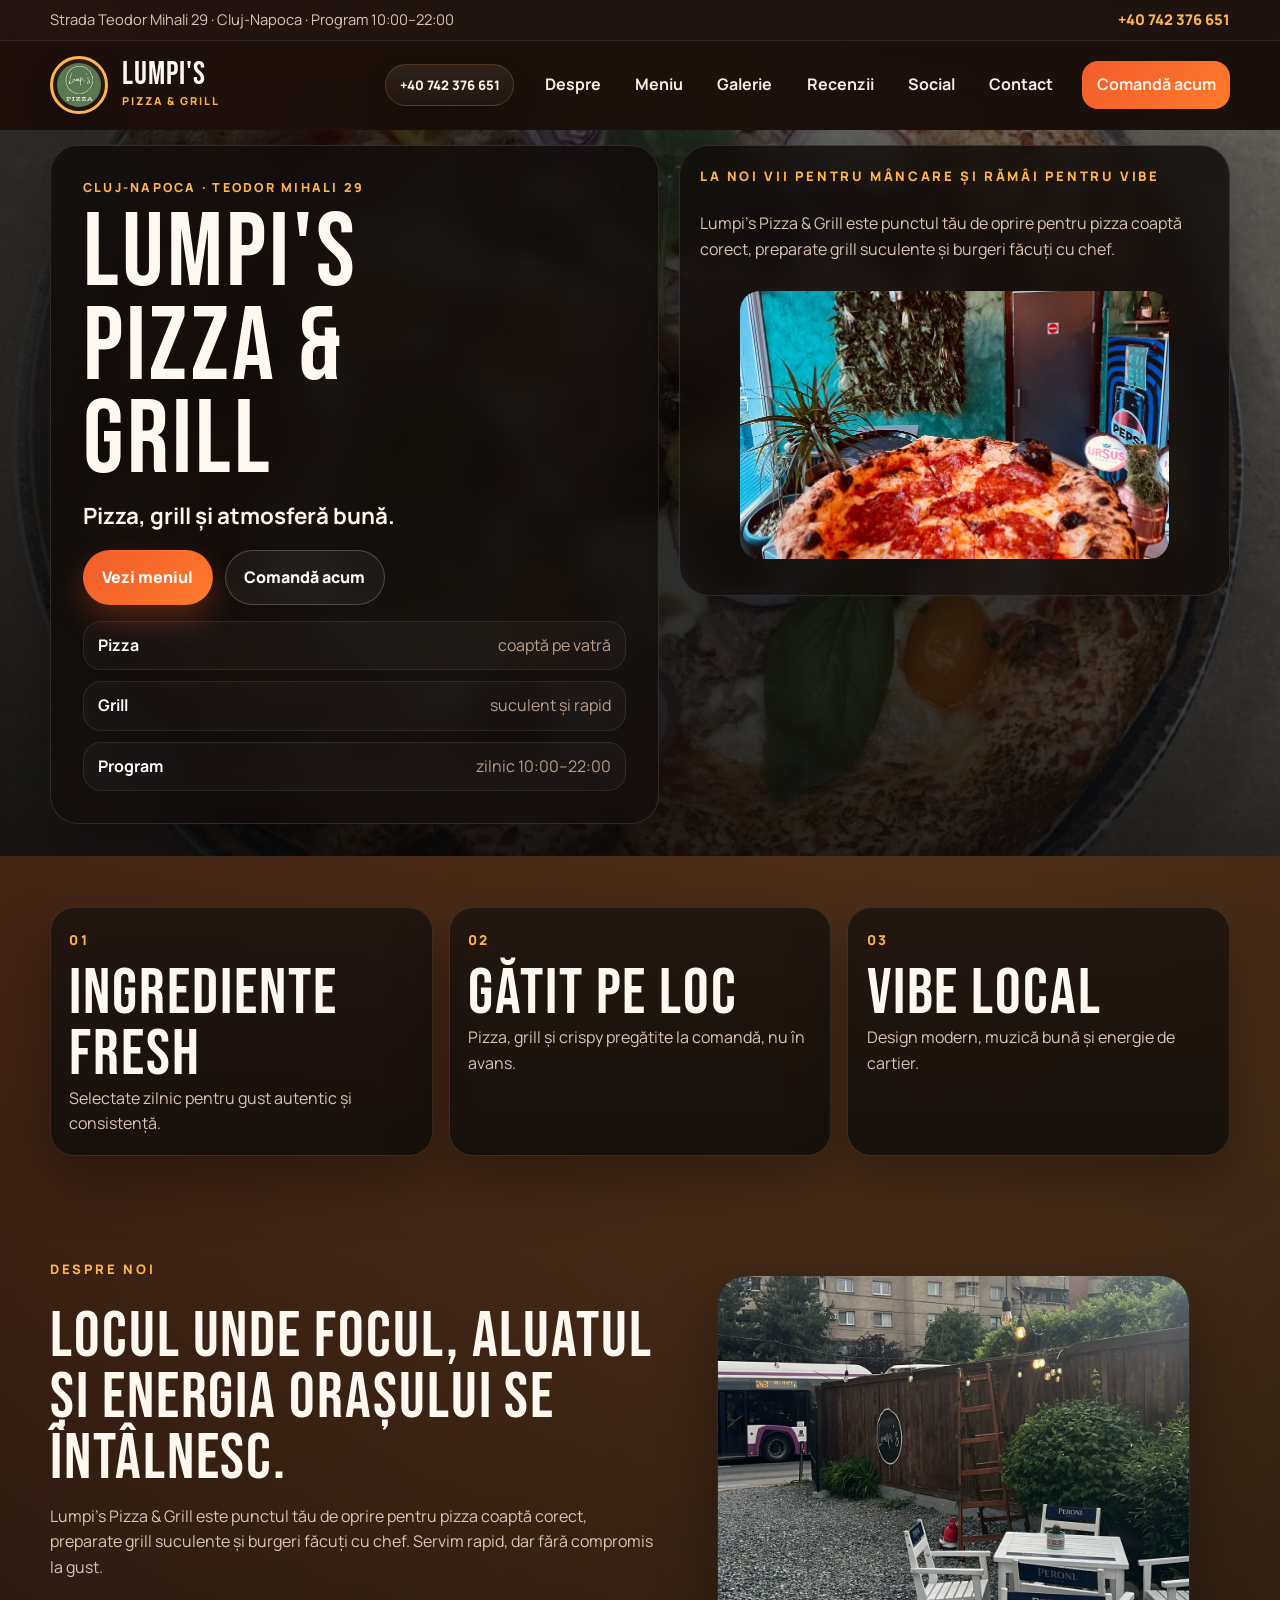
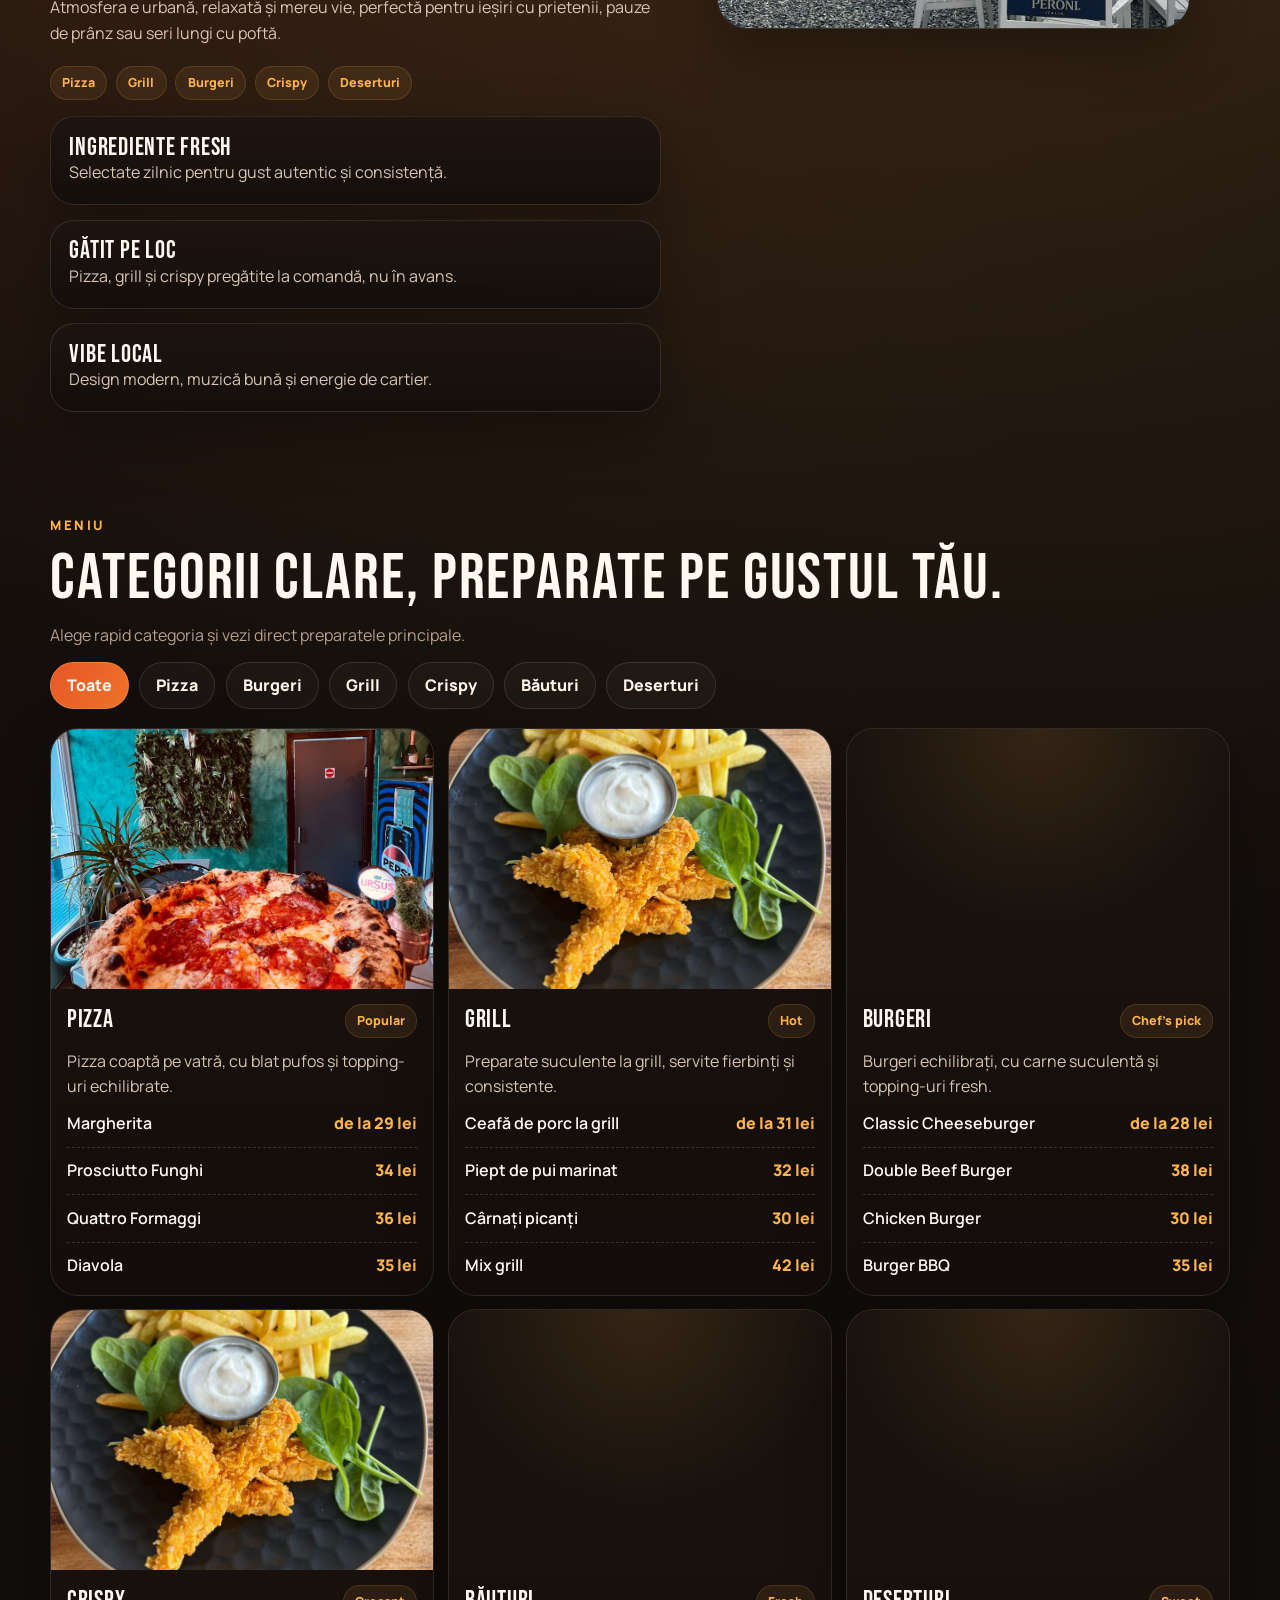
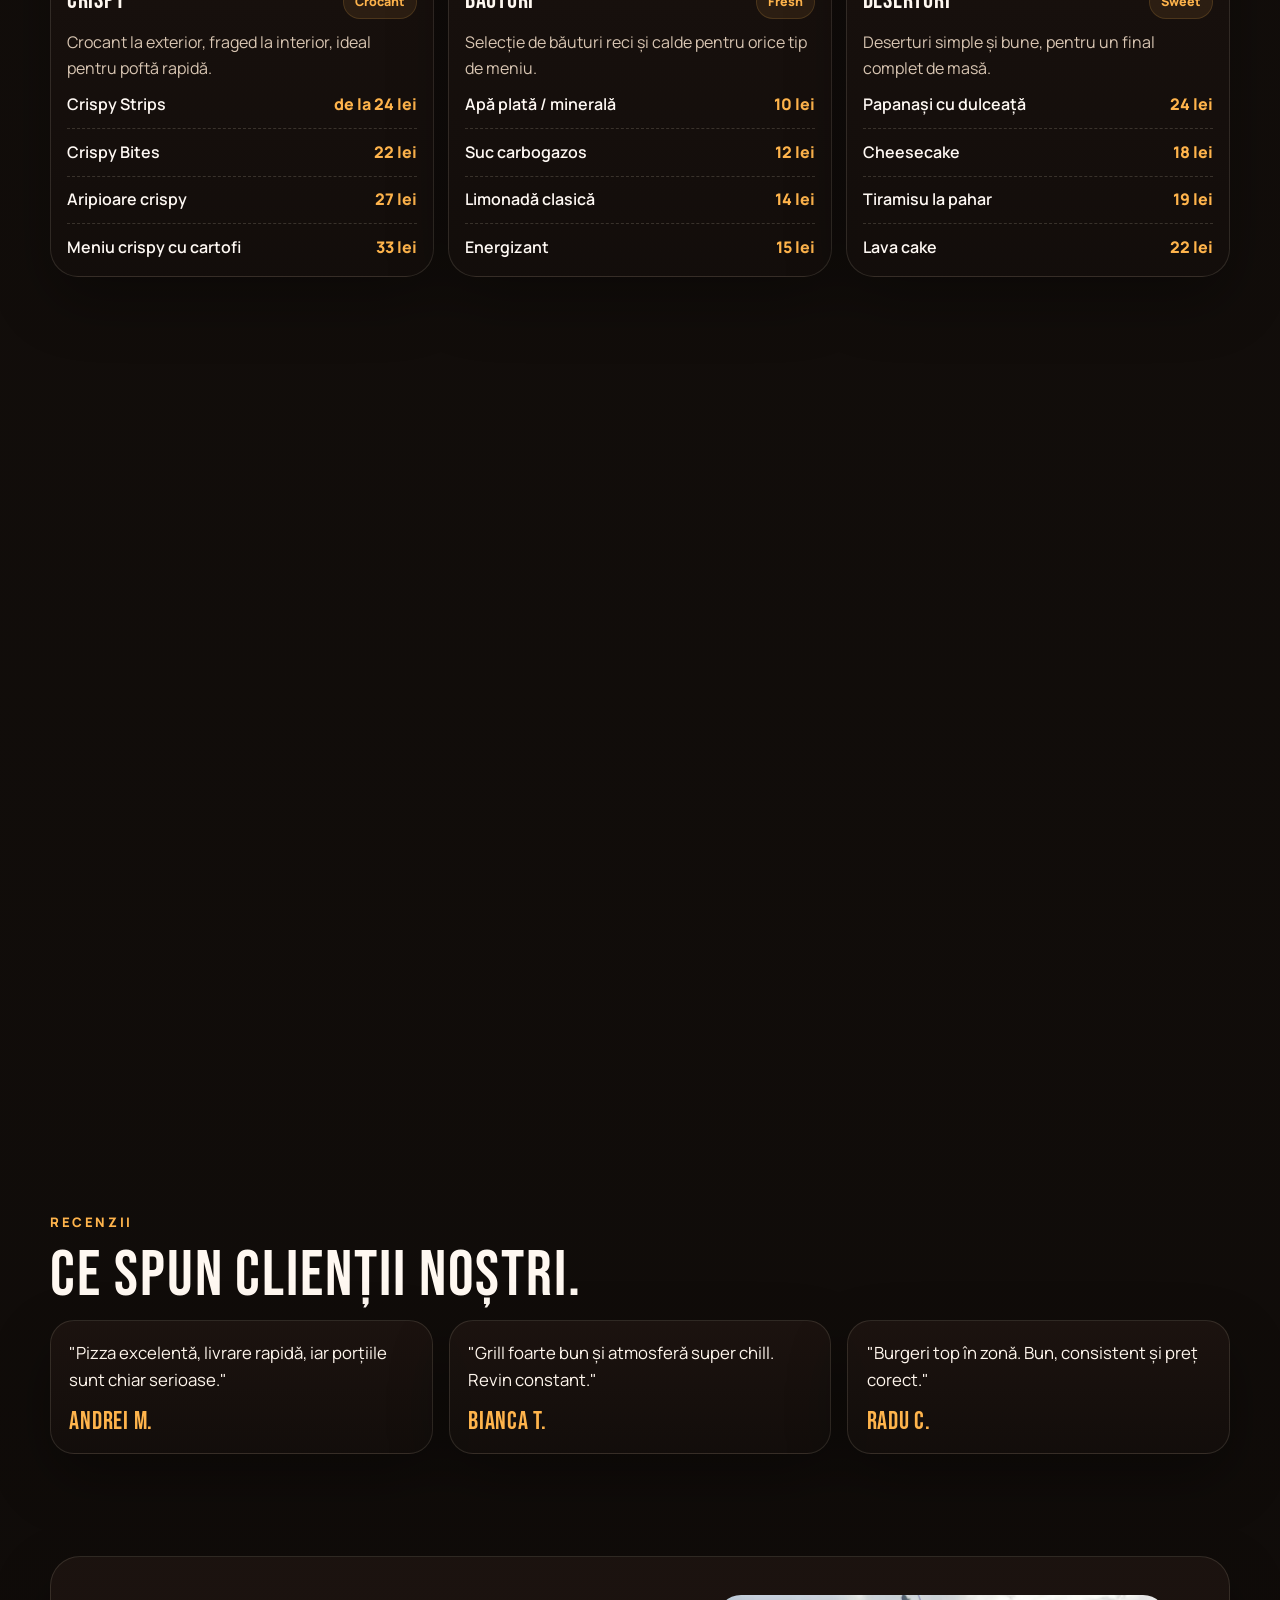
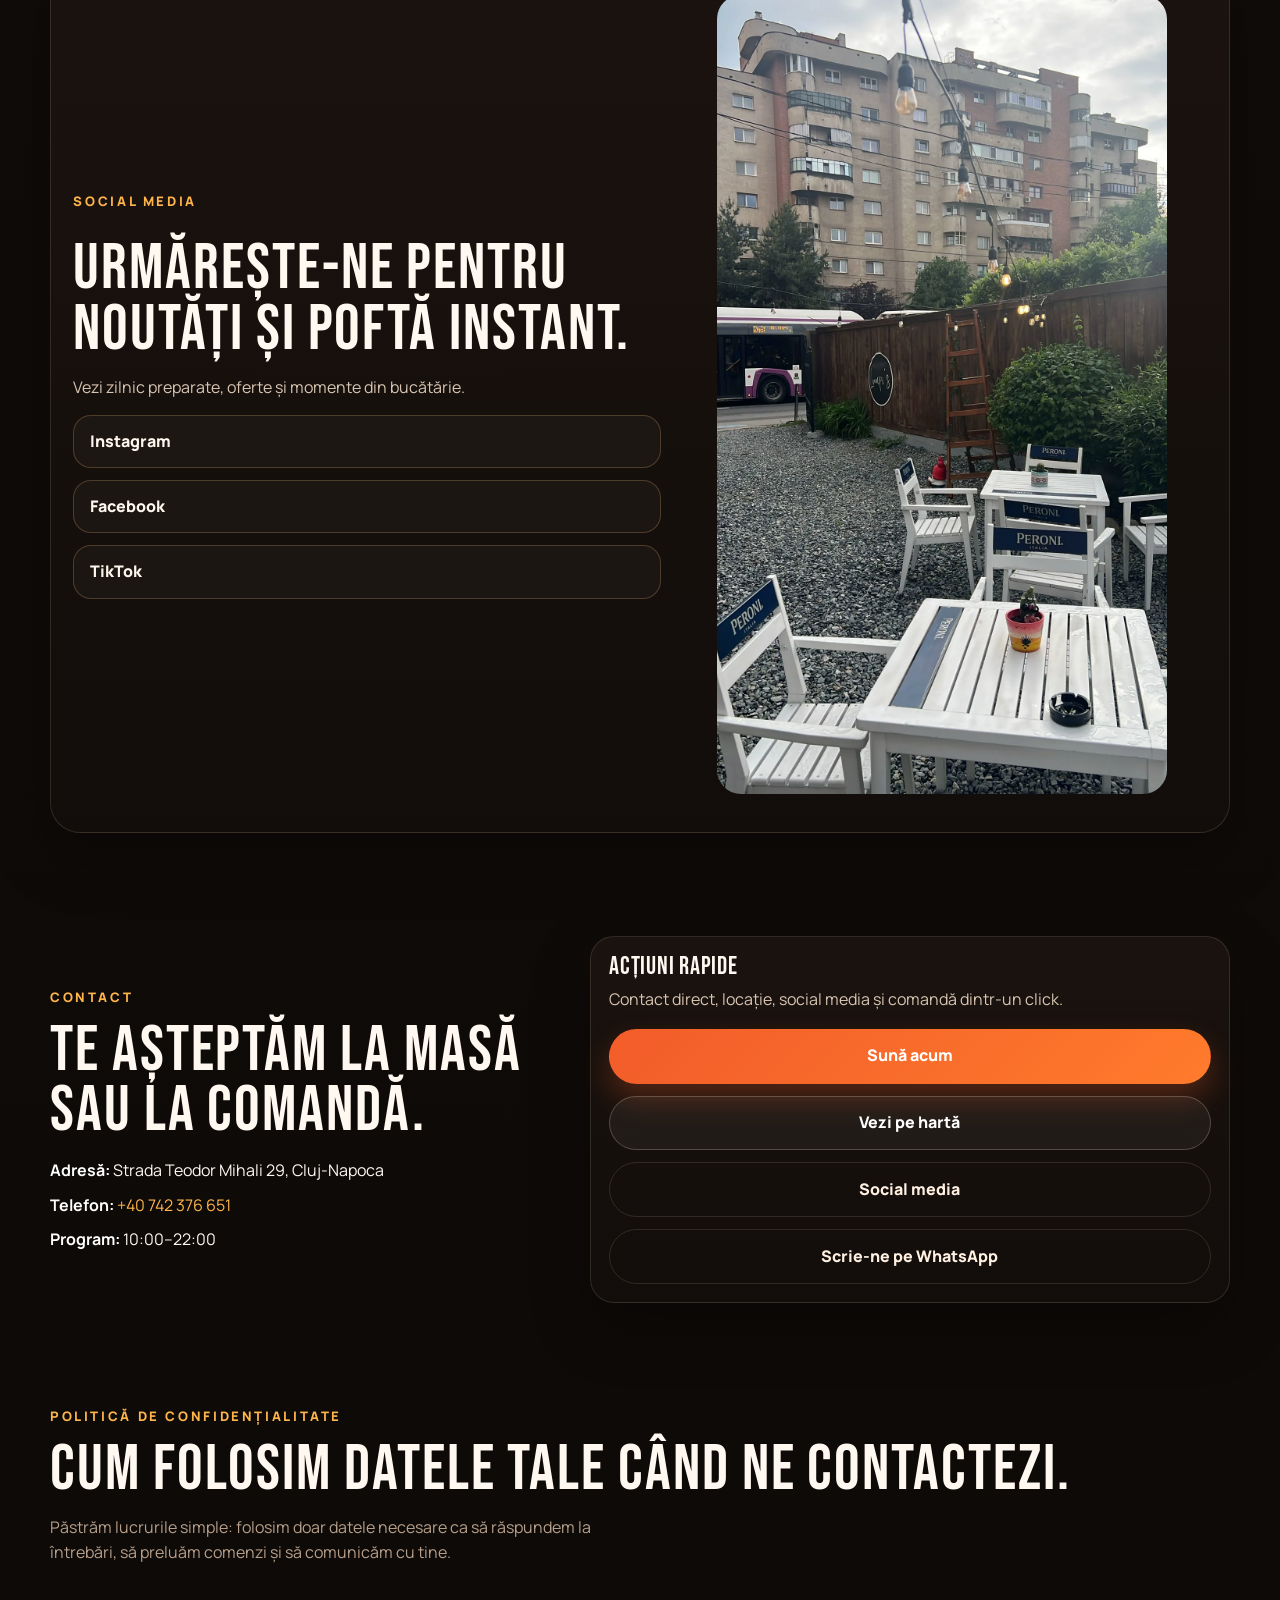
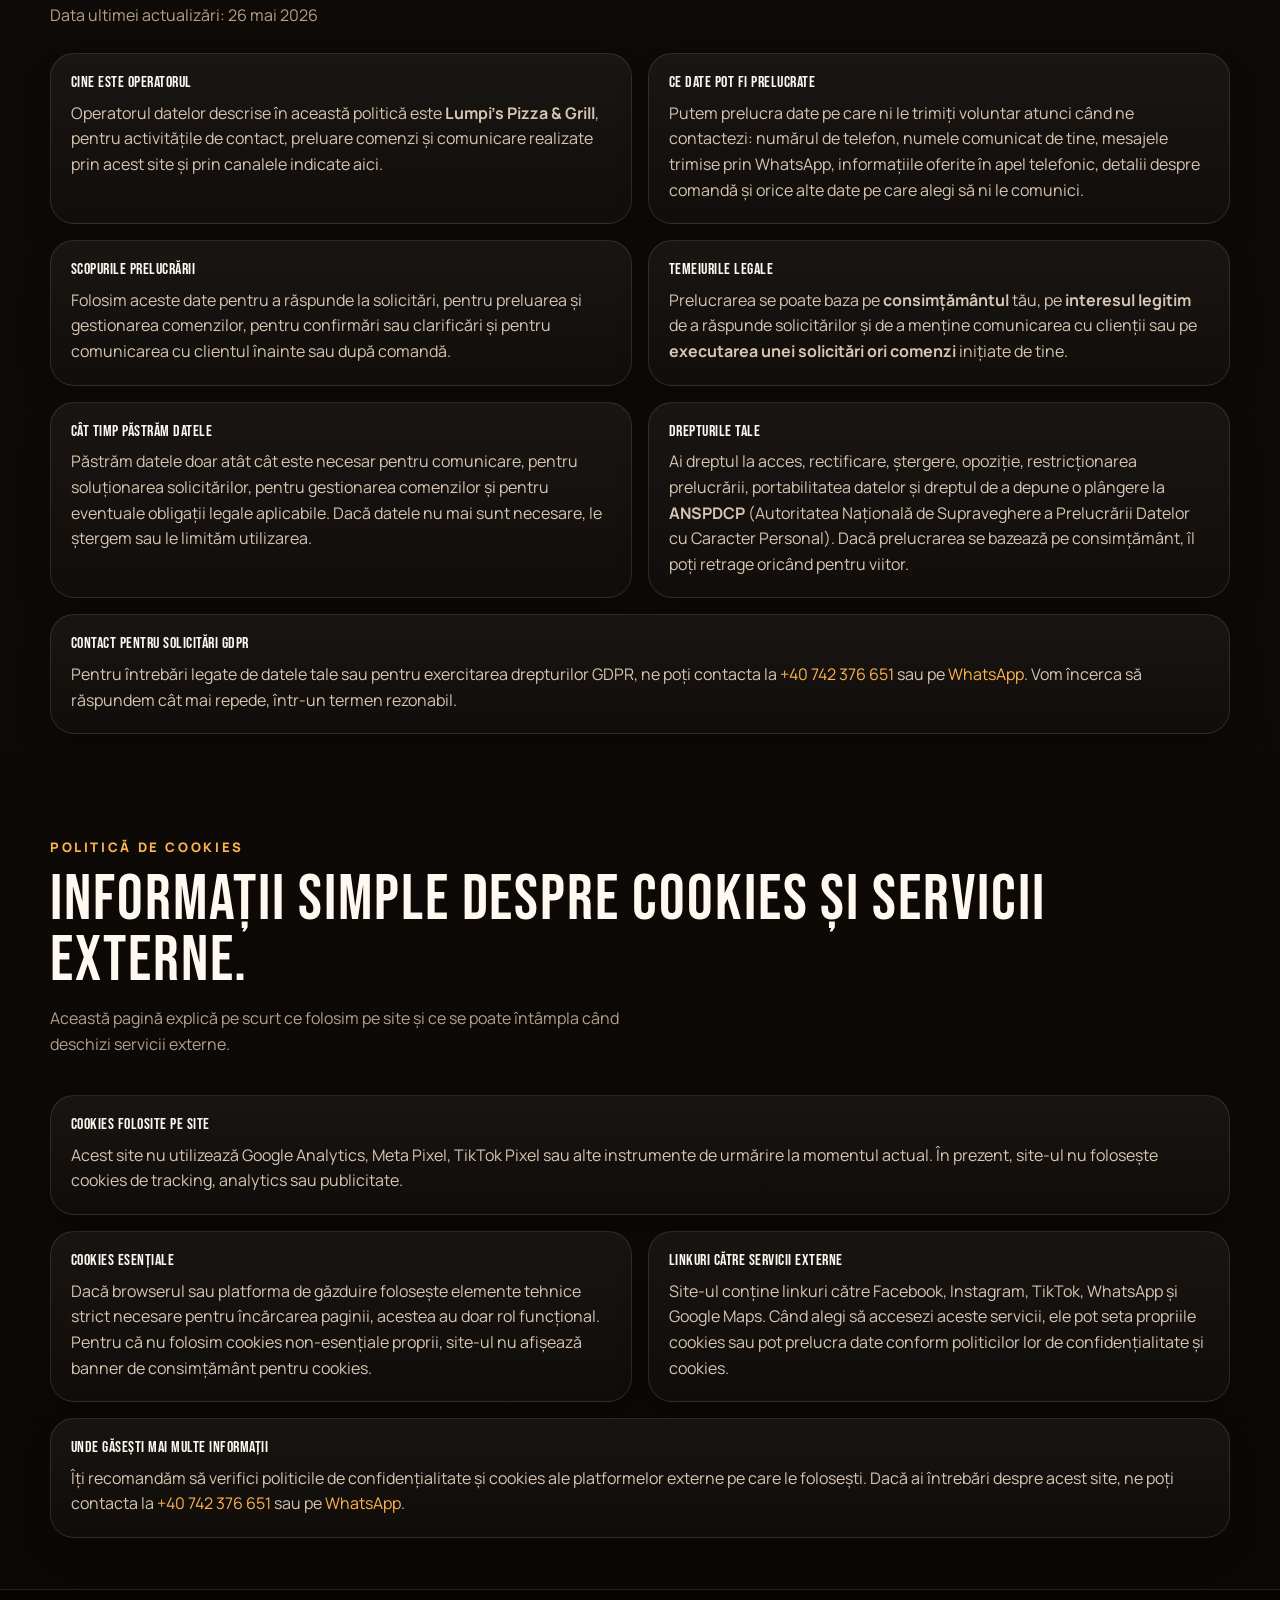
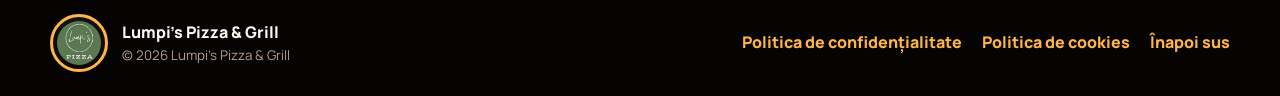
==== commit 2467fdc8: "Refine GDPR policies" ====
--- a/index.html
+++ b/index.html
@@ -710,6 +710,8 @@
               </p>
             </div>
 
+            <p class="section-note">Data ultimei actualizări: 26 mai 2026</p>
+
             <div class="legal-grid">
               <article class="legal-card">
                 <h3>Cine este operatorul</h3>
@@ -742,7 +744,7 @@
               <article class="legal-card">
                 <h3>Cât timp păstrăm datele</h3>
                 <p>
-                  Păstrăm datele doar atât cât este necesar pentru comunicare, pentru gestionarea solicitării sau comenzii și pentru eventuale obligații legale aplicabile. Dacă datele nu mai sunt necesare, le ștergem sau le limităm utilizarea.
+                  Păstrăm datele doar atât cât este necesar pentru comunicare, pentru soluționarea solicitărilor, pentru gestionarea comenzilor și pentru eventuale obligații legale aplicabile. Dacă datele nu mai sunt necesare, le ștergem sau le limităm utilizarea.
                 </p>
               </article>
 
@@ -779,7 +781,7 @@
               <article class="legal-card legal-card-full">
                 <h3>Cookies folosite pe site</h3>
                 <p>
-                  În prezent, acest site nu folosește cookies de tracking, analytics sau publicitate și nu adaugă instrumente precum Google Analytics, Meta Pixel sau alte tehnologii similare pentru urmărirea comportamentului utilizatorilor.
+                  Acest site nu utilizează Google Analytics, Meta Pixel, TikTok Pixel sau alte instrumente de urmărire la momentul actual. În prezent, site-ul nu folosește cookies de tracking, analytics sau publicitate.
                 </p>
               </article>
 
@@ -827,7 +829,7 @@
             </a>
             <div>
               <p>Lumpi's Pizza &amp; Grill</p>
-              <small>&copy; <span id="year"></span> Lumpi's Pizza &amp; Grill. Toate drepturile rezervate.</small>
+              <small>&copy; <span id="year"></span> Lumpi's Pizza &amp; Grill</small>
             </div>
           </div>
           <div class="footer-links" aria-label="Linkuri legale și navigare rapidă">
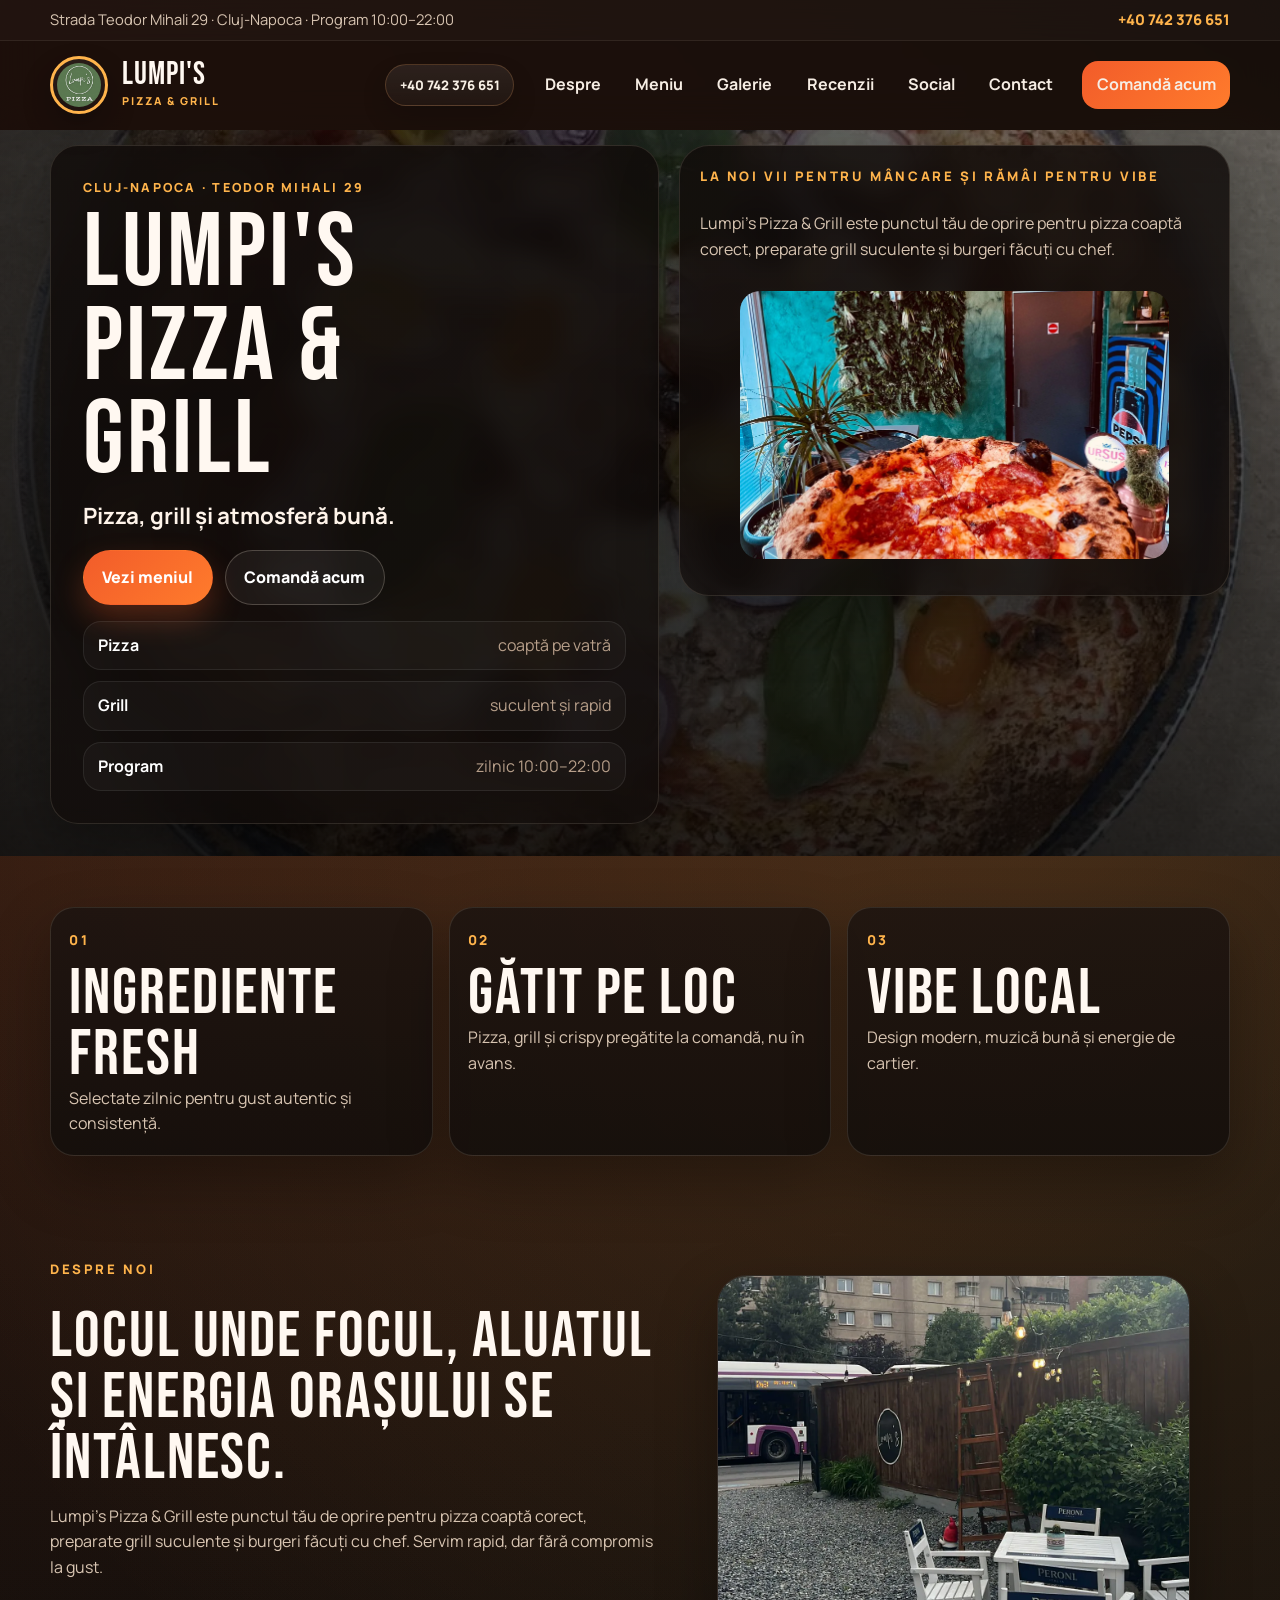
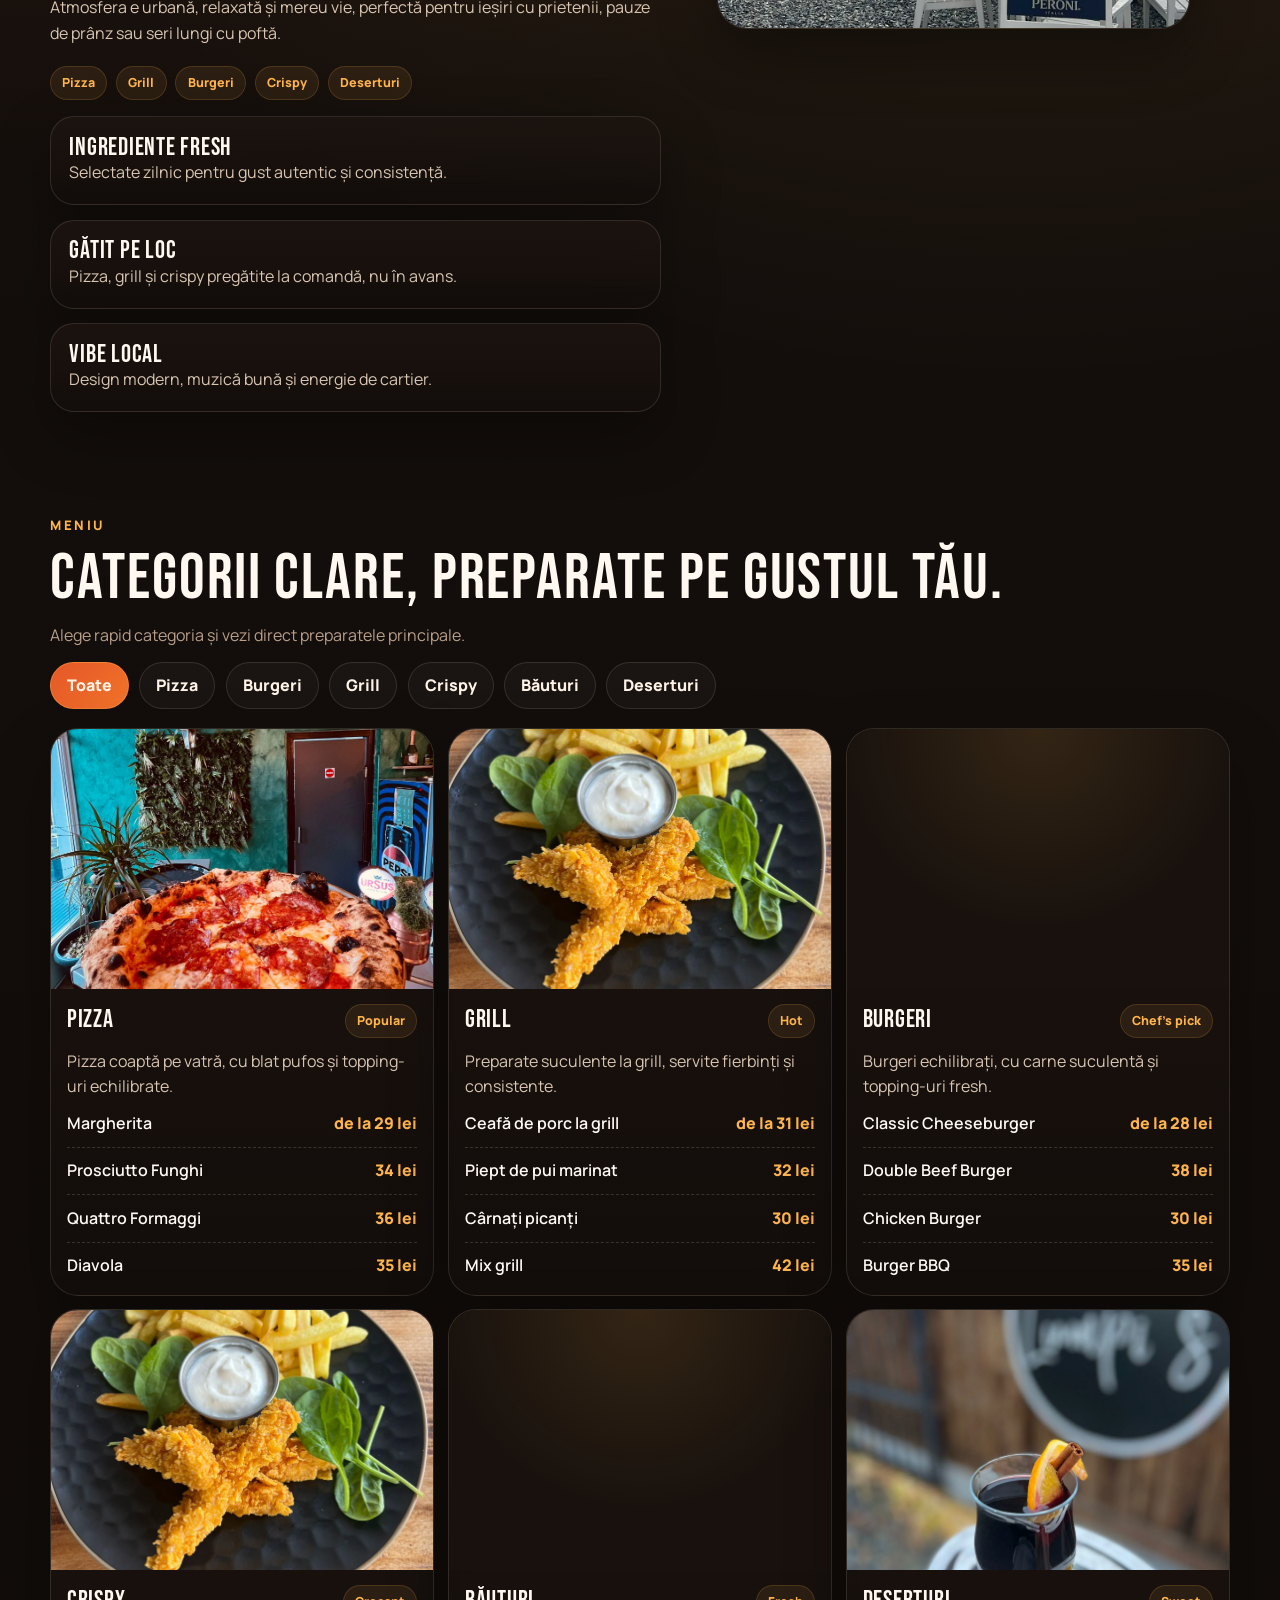
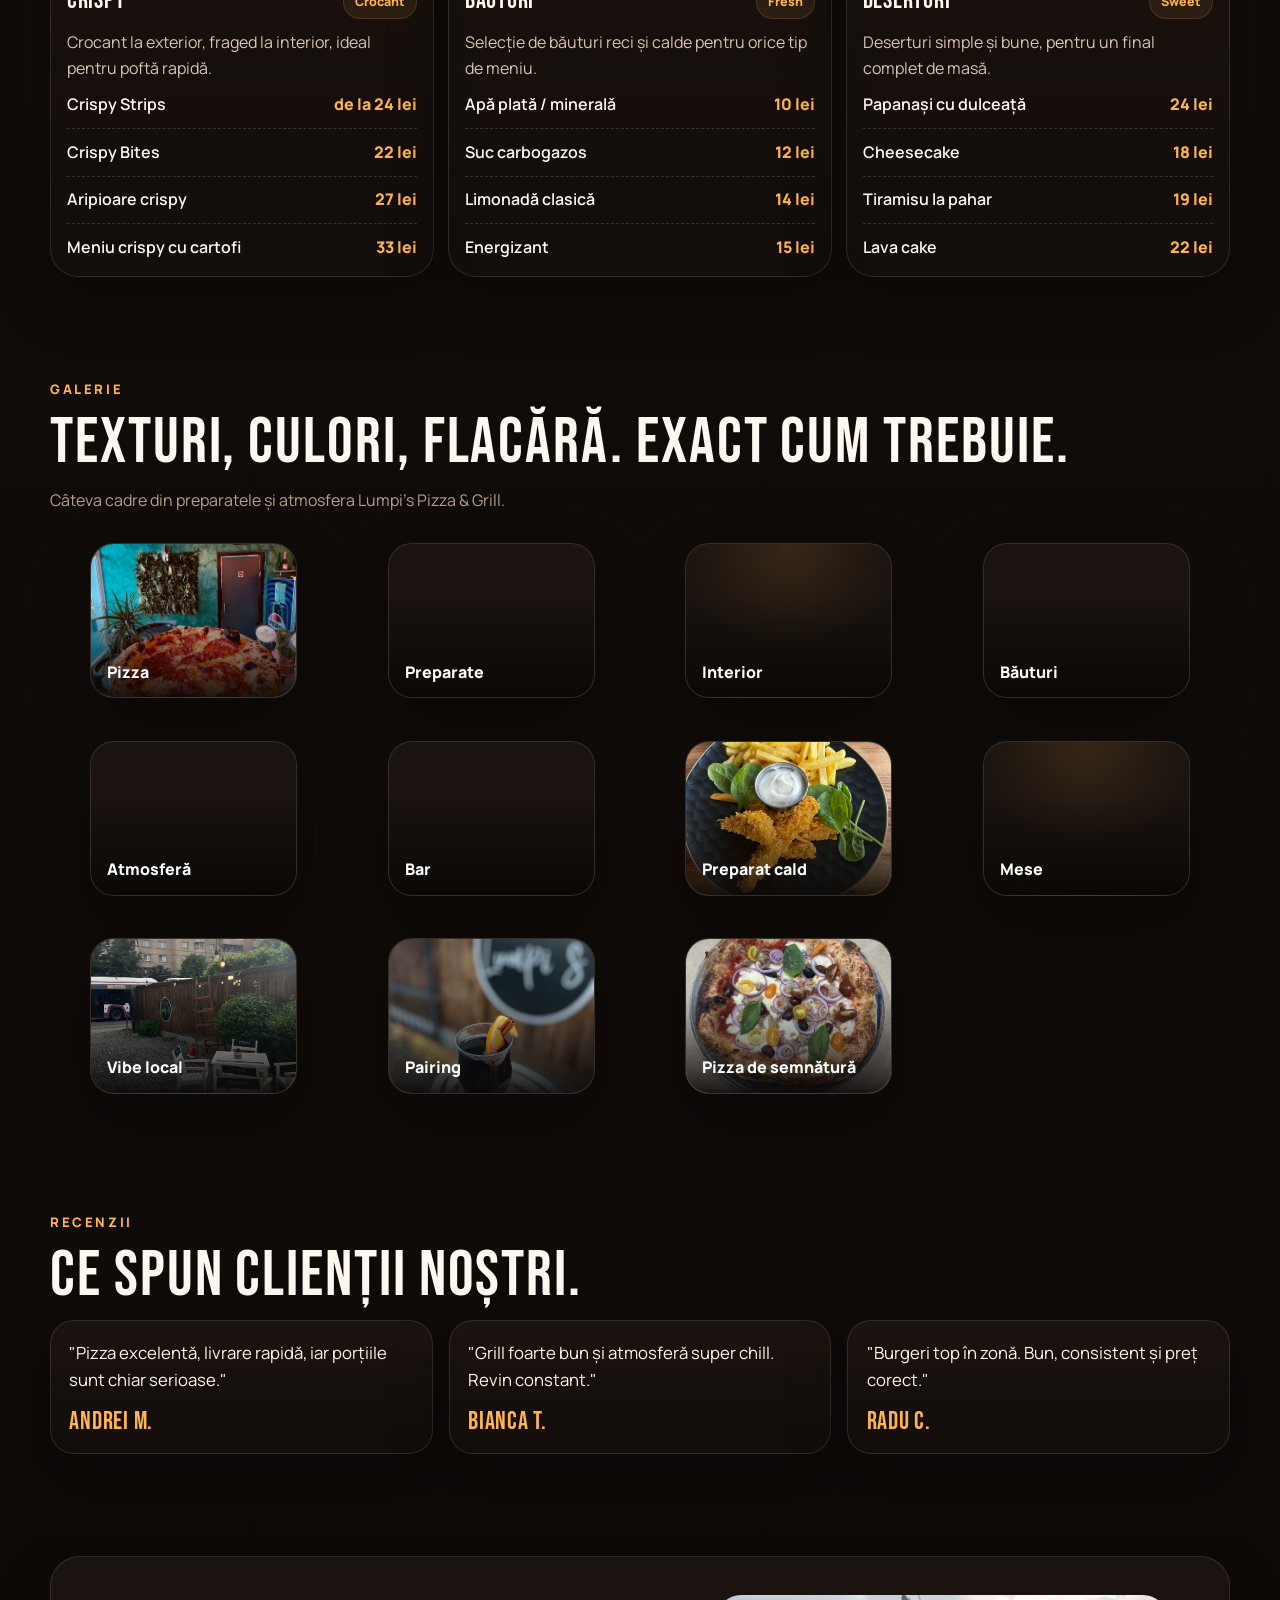
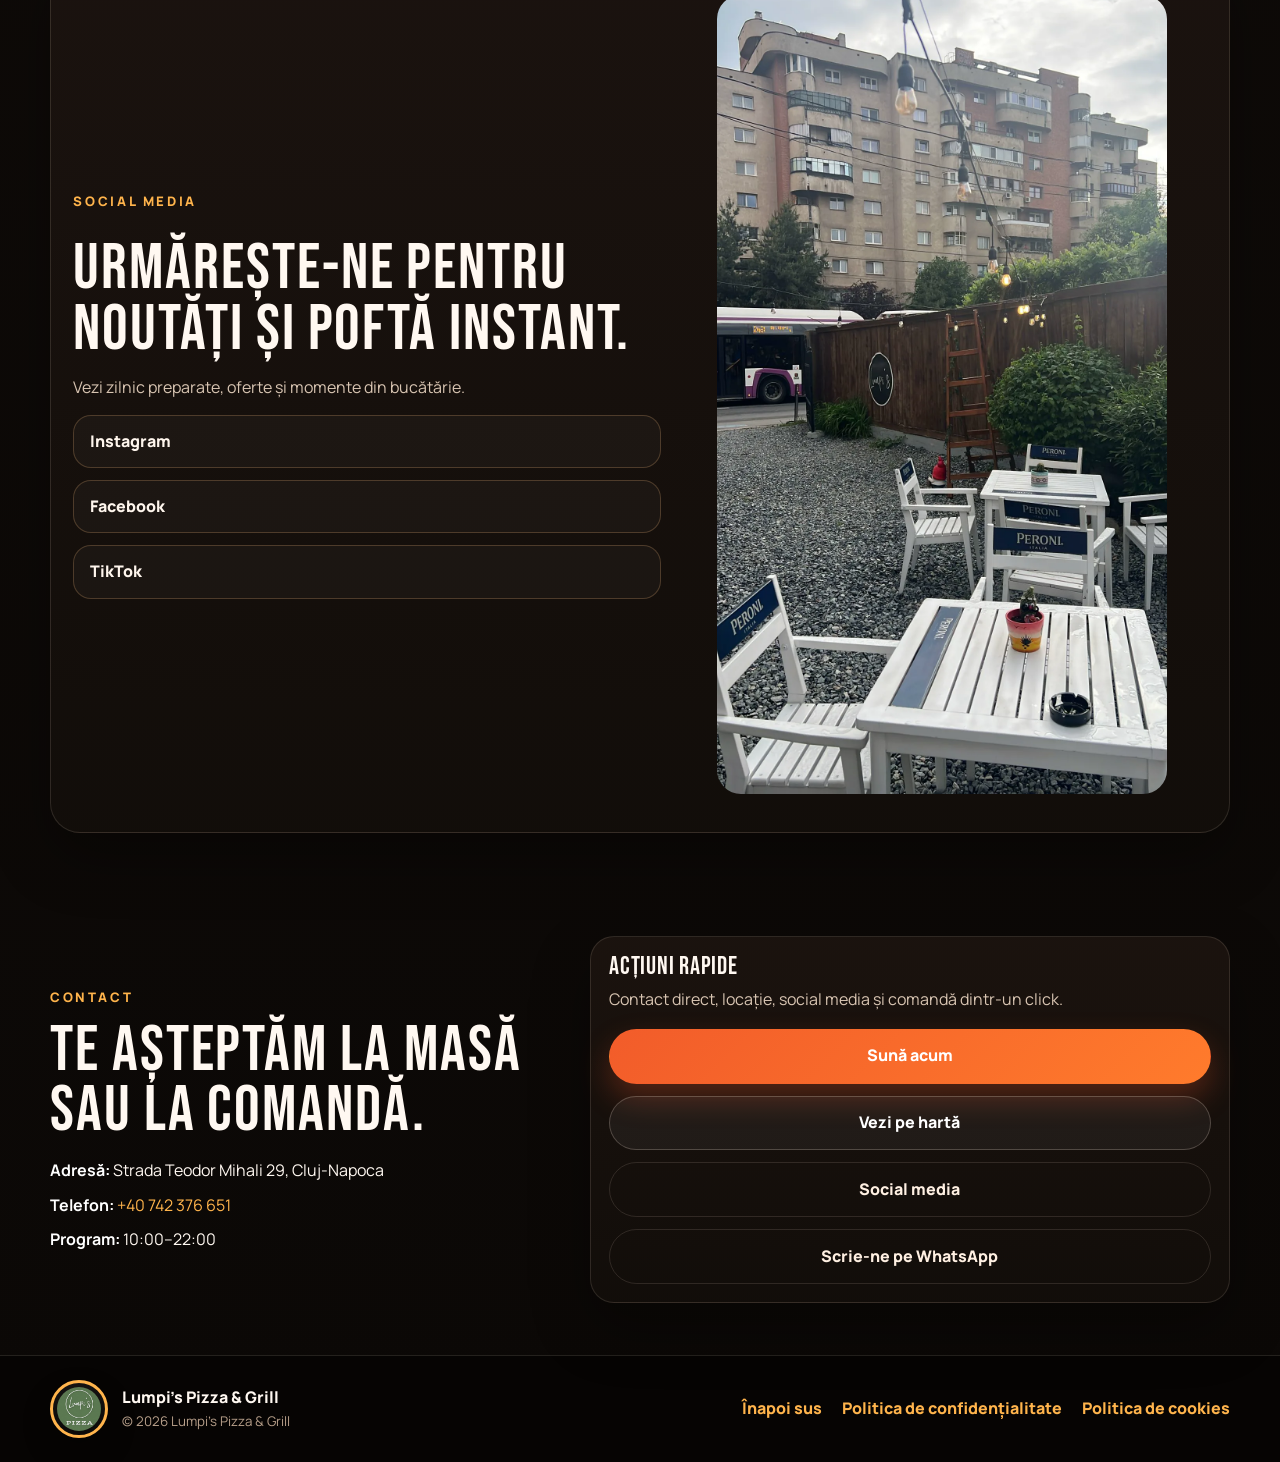
==== commit 13fc510c: "Restore back to top footer link" ====
--- a/index.html
+++ b/index.html
@@ -698,116 +698,6 @@
           </div>
         </section>
 
-        <section class="legal section" id="politica-confidentialitate" aria-labelledby="privacy-title">
-          <div class="container legal-wrap reveal">
-            <div class="section-heading legal-heading">
-              <div>
-                <p class="section-kicker">Politică de confidențialitate</p>
-                <h2 id="privacy-title">Cum folosim datele tale când ne contactezi.</h2>
-              </div>
-              <p class="section-note">
-                Păstrăm lucrurile simple: folosim doar datele necesare ca să răspundem la întrebări, să preluăm comenzi și să comunicăm cu tine.
-              </p>
-            </div>
-
-            <p class="section-note">Data ultimei actualizări: 26 mai 2026</p>
-
-            <div class="legal-grid">
-              <article class="legal-card">
-                <h3>Cine este operatorul</h3>
-                <p>
-                  Operatorul datelor descrise în această politică este <strong>Lumpi's Pizza &amp; Grill</strong>, pentru activitățile de contact, preluare comenzi și comunicare realizate prin acest site și prin canalele indicate aici.
-                </p>
-              </article>
-
-              <article class="legal-card">
-                <h3>Ce date pot fi prelucrate</h3>
-                <p>
-                  Putem prelucra date pe care ni le trimiți voluntar atunci când ne contactezi: numărul de telefon, numele comunicat de tine, mesajele trimise prin WhatsApp, informațiile oferite în apel telefonic, detalii despre comandă și orice alte date pe care alegi să ni le comunici.
-                </p>
-              </article>
-
-              <article class="legal-card">
-                <h3>Scopurile prelucrării</h3>
-                <p>
-                  Folosim aceste date pentru a răspunde la solicitări, pentru preluarea și gestionarea comenzilor, pentru confirmări sau clarificări și pentru comunicarea cu clientul înainte sau după comandă.
-                </p>
-              </article>
-
-              <article class="legal-card">
-                <h3>Temeiurile legale</h3>
-                <p>
-                  Prelucrarea se poate baza pe <strong>consimțământul</strong> tău, pe <strong>interesul legitim</strong> de a răspunde solicitărilor și de a menține comunicarea cu clienții sau pe <strong>executarea unei solicitări ori comenzi</strong> inițiate de tine.
-                </p>
-              </article>
-
-              <article class="legal-card">
-                <h3>Cât timp păstrăm datele</h3>
-                <p>
-                  Păstrăm datele doar atât cât este necesar pentru comunicare, pentru soluționarea solicitărilor, pentru gestionarea comenzilor și pentru eventuale obligații legale aplicabile. Dacă datele nu mai sunt necesare, le ștergem sau le limităm utilizarea.
-                </p>
-              </article>
-
-              <article class="legal-card">
-                <h3>Drepturile tale</h3>
-                <p>
-                  Ai dreptul la acces, rectificare, ștergere, opoziție, restricționarea prelucrării, portabilitatea datelor și dreptul de a depune o plângere la <strong>ANSPDCP</strong> (Autoritatea Națională de Supraveghere a Prelucrării Datelor cu Caracter Personal). Dacă prelucrarea se bazează pe consimțământ, îl poți retrage oricând pentru viitor.
-                </p>
-              </article>
-
-              <article class="legal-card legal-card-full">
-                <h3>Contact pentru solicitări GDPR</h3>
-                <p>
-                  Pentru întrebări legate de datele tale sau pentru exercitarea drepturilor GDPR, ne poți contacta la <a href="tel:+40742376651">+40 742 376 651</a> sau pe <a href="https://wa.me/40742376651" target="_blank" rel="noopener noreferrer">WhatsApp</a>. Vom încerca să răspundem cât mai repede, într-un termen rezonabil.
-                </p>
-              </article>
-            </div>
-          </div>
-        </section>
-
-        <section class="legal section legal-section-alt" id="politica-cookies" aria-labelledby="cookies-title">
-          <div class="container legal-wrap reveal">
-            <div class="section-heading legal-heading">
-              <div>
-                <p class="section-kicker">Politică de cookies</p>
-                <h2 id="cookies-title">Informații simple despre cookies și servicii externe.</h2>
-              </div>
-              <p class="section-note">
-                Această pagină explică pe scurt ce folosim pe site și ce se poate întâmpla când deschizi servicii externe.
-              </p>
-            </div>
-
-            <div class="legal-grid">
-              <article class="legal-card legal-card-full">
-                <h3>Cookies folosite pe site</h3>
-                <p>
-                  Acest site nu utilizează Google Analytics, Meta Pixel, TikTok Pixel sau alte instrumente de urmărire la momentul actual. În prezent, site-ul nu folosește cookies de tracking, analytics sau publicitate.
-                </p>
-              </article>
-
-              <article class="legal-card">
-                <h3>Cookies esențiale</h3>
-                <p>
-                  Dacă browserul sau platforma de găzduire folosește elemente tehnice strict necesare pentru încărcarea paginii, acestea au doar rol funcțional. Pentru că nu folosim cookies non-esențiale proprii, site-ul nu afișează banner de consimțământ pentru cookies.
-                </p>
-              </article>
-
-              <article class="legal-card">
-                <h3>Linkuri către servicii externe</h3>
-                <p>
-                  Site-ul conține linkuri către Facebook, Instagram, TikTok, WhatsApp și Google Maps. Când alegi să accesezi aceste servicii, ele pot seta propriile cookies sau pot prelucra date conform politicilor lor de confidențialitate și cookies.
-                </p>
-              </article>
-
-              <article class="legal-card legal-card-full">
-                <h3>Unde găsești mai multe informații</h3>
-                <p>
-                  Îți recomandăm să verifici politicile de confidențialitate și cookies ale platformelor externe pe care le folosești. Dacă ai întrebări despre acest site, ne poți contacta la <a href="tel:+40742376651">+40 742 376 651</a> sau pe <a href="https://wa.me/40742376651" target="_blank" rel="noopener noreferrer">WhatsApp</a>.
-                </p>
-              </article>
-            </div>
-          </div>
-        </section>
       </main>
 
       <footer class="footer">
@@ -833,9 +723,9 @@
             </div>
           </div>
           <div class="footer-links" aria-label="Linkuri legale și navigare rapidă">
-            <a class="footer-link" href="#politica-confidentialitate">Politica de confidențialitate</a>
-            <a class="footer-link" href="#politica-cookies">Politica de cookies</a>
             <a class="footer-link" href="#top">Înapoi sus</a>
+            <a class="footer-link" href="confidentialitate.html">Politica de confidențialitate</a>
+            <a class="footer-link" href="cookies.html">Politica de cookies</a>
           </div>
         </div>
       </footer>
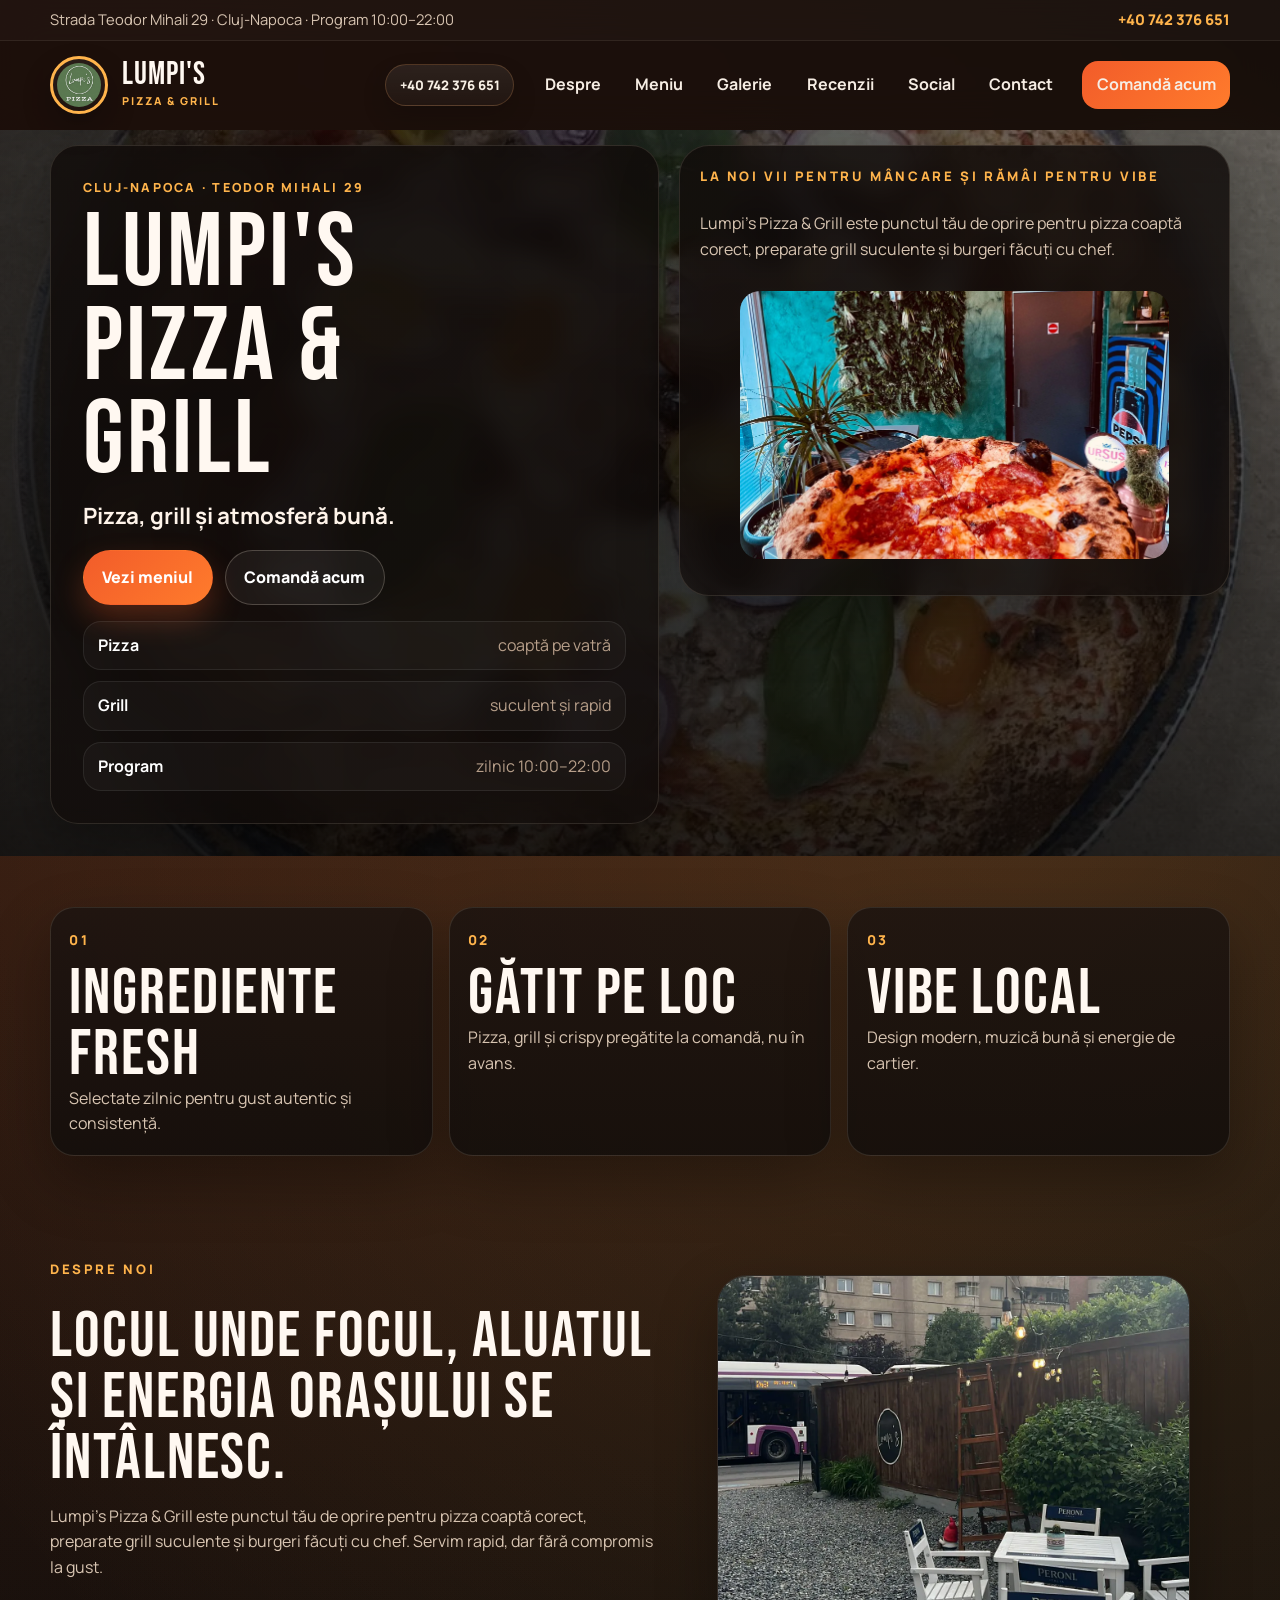
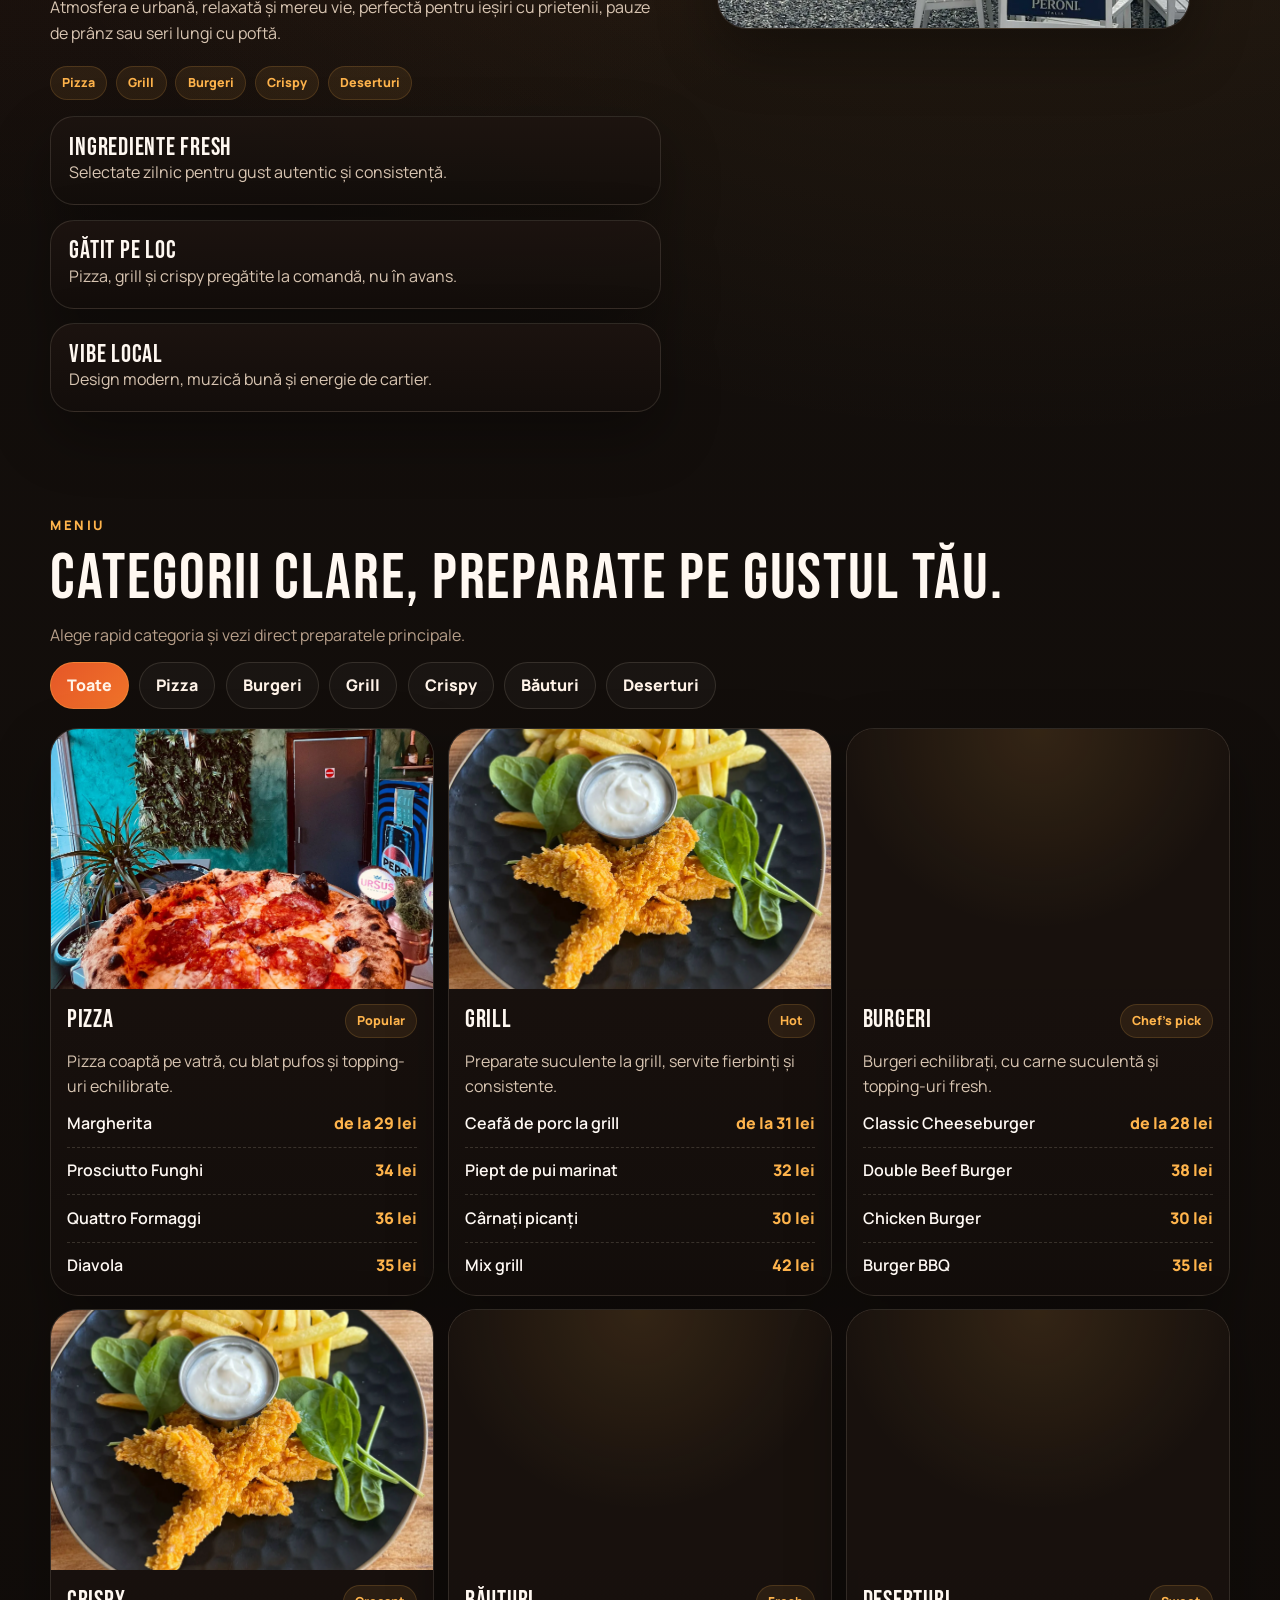
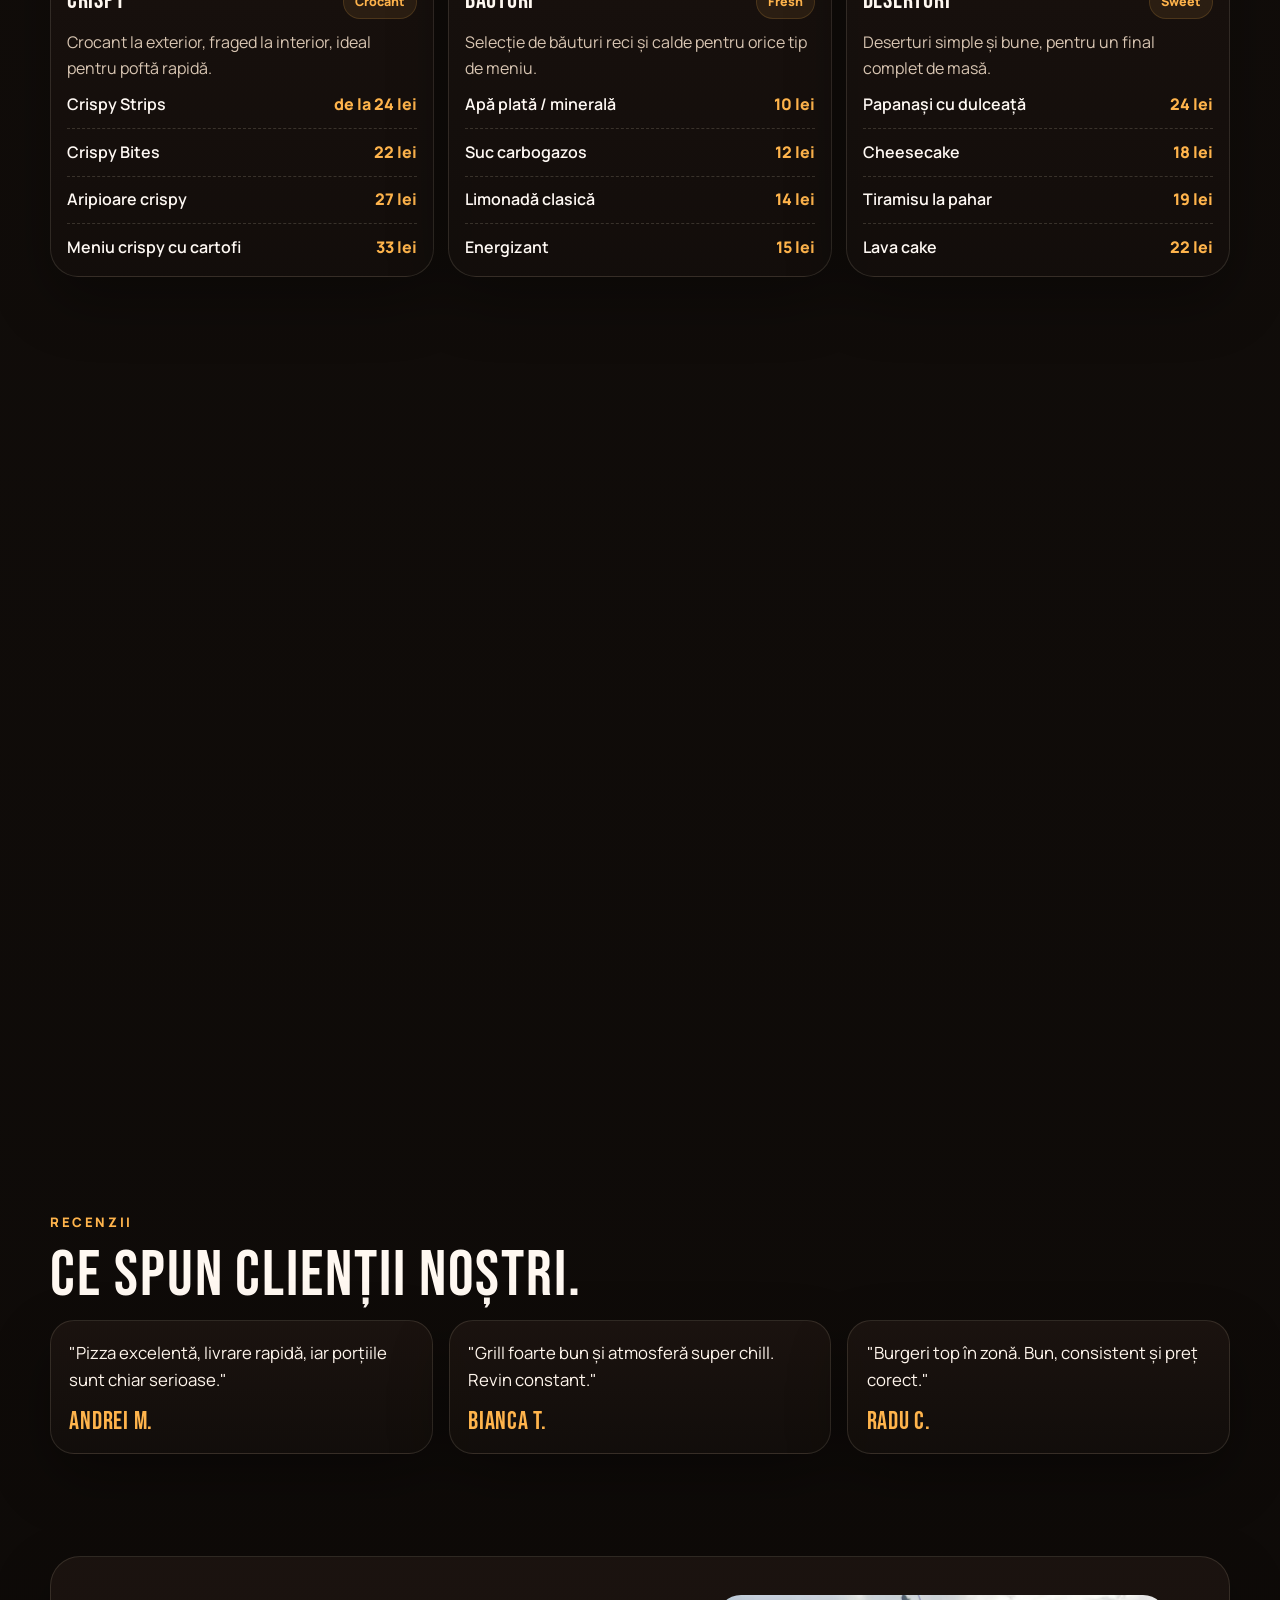
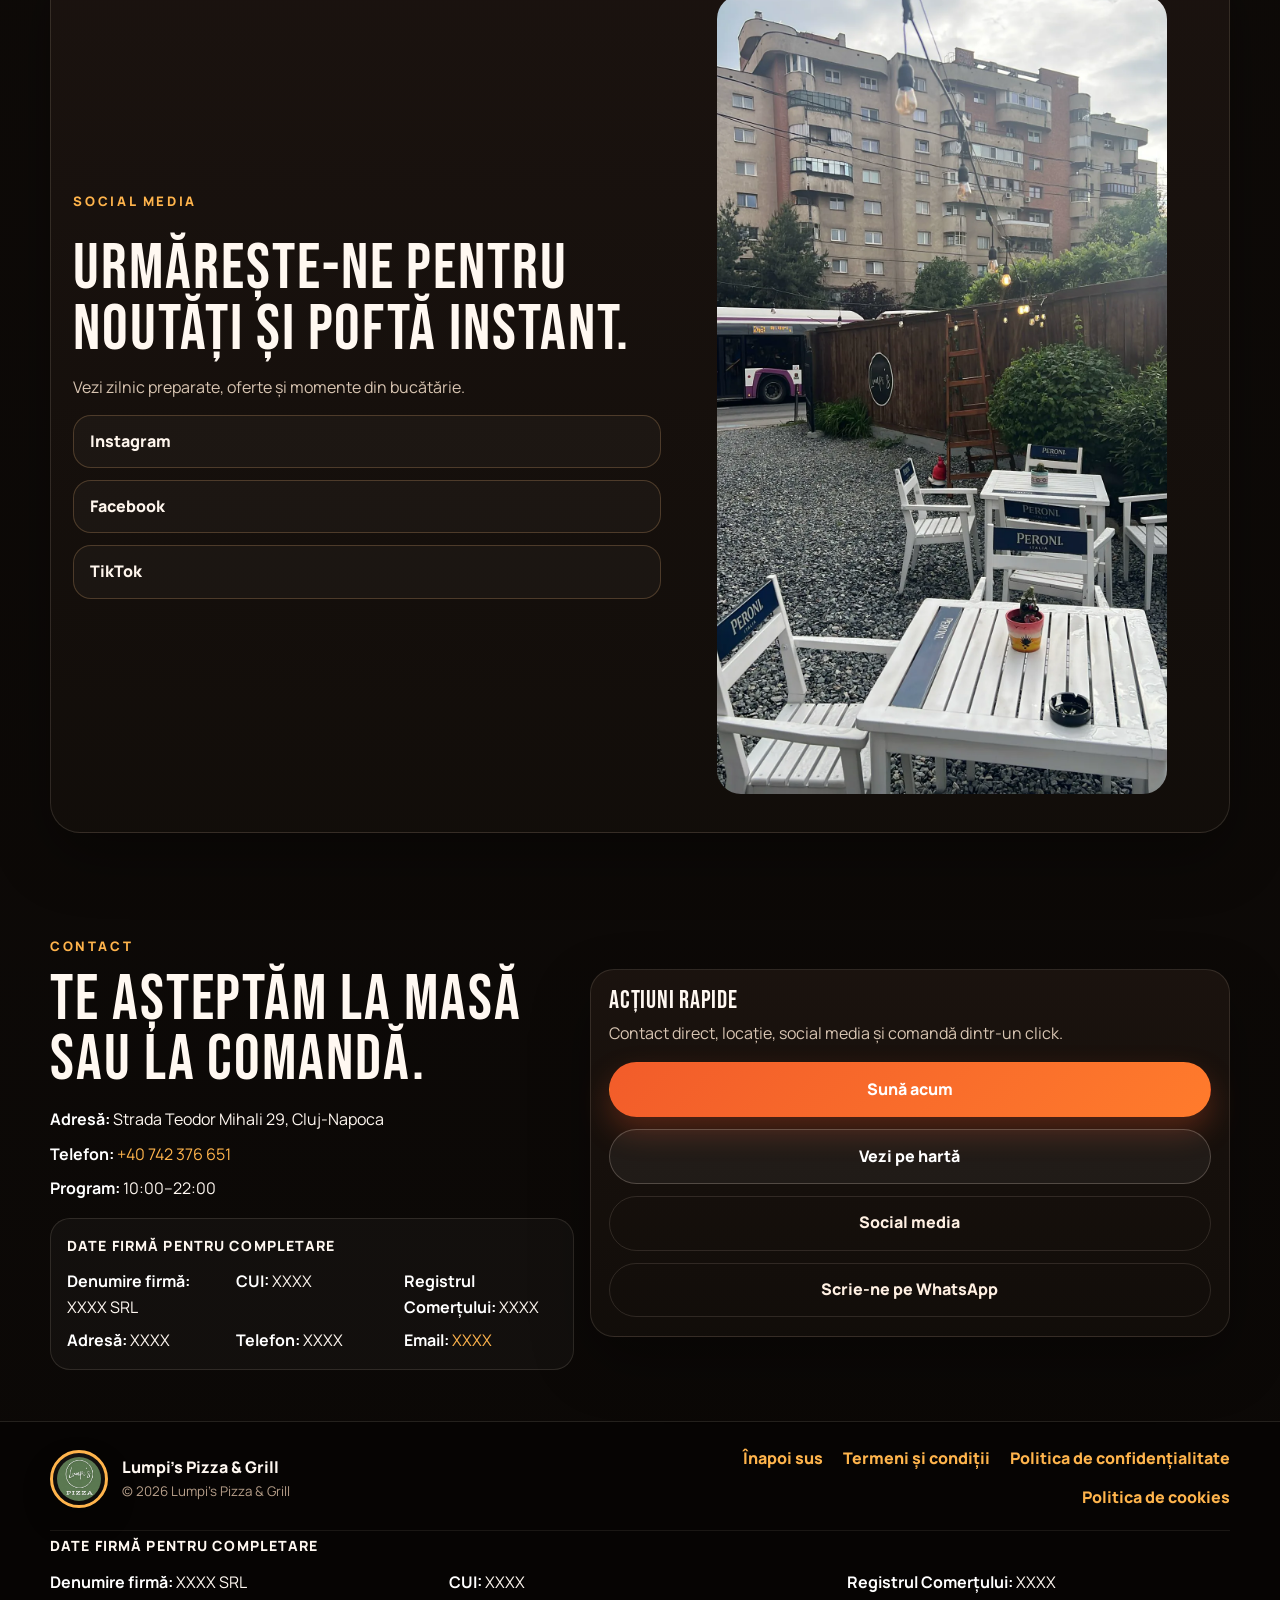
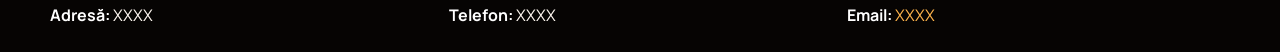
==== commit 971452cf: "Add legal pages and production SEO setup" ====
--- a/index.html
+++ b/index.html
@@ -3,38 +3,41 @@
   <head>
     <meta charset="UTF-8" />
     <meta name="viewport" content="width=device-width, initial-scale=1.0" />
-    <title>Pizza, Grill și Burgeri în Cluj-Napoca | Lumpi's Pizza &amp; Grill</title>
+    <title>Restaurant cu Pizza, Grill și Burgeri în Cluj-Napoca | Lumpi's Pizza &amp; Grill</title>
     <meta
       name="description"
-      content="Lumpi's Pizza &amp; Grill din Cluj-Napoca: pizza, grill, burgeri, crispy, băuturi și deserturi. Program zilnic 10:00–22:00."
+      content="Restaurant în Cluj-Napoca cu pizza, grill, burgeri, crispy, băuturi și deserturi. Vezi meniul, galeria, contactul și datele firmei pregătite pentru producție."
     />
     <meta
       name="keywords"
       content="Lumpi's Pizza & Grill, pizza Cluj-Napoca, grill Cluj, burgeri Cluj, crispy Cluj, deserturi Cluj"
     />
     <meta name="robots" content="index, follow" />
-    <link rel="canonical" href="https://roberrrt.github.io/lumpis-site/" />
+    <!-- Înlocuiește domeniul placeholder cu URL-ul final de producție. -->
+    <link rel="canonical" href="https://www.example.com/" />
+    <meta name="theme-color" content="#140f0c" />
 
     <meta property="og:type" content="website" />
     <meta property="og:locale" content="ro_RO" />
     <meta property="og:site_name" content="Lumpi's Pizza &amp; Grill" />
-    <meta property="og:title" content="Pizza, Grill și Burgeri în Cluj-Napoca | Lumpi's Pizza &amp; Grill" />
+    <meta property="og:title" content="Restaurant cu Pizza, Grill și Burgeri în Cluj-Napoca | Lumpi's Pizza &amp; Grill" />
     <meta
       property="og:description"
-      content="Pizza, grill, burgeri, crispy, băuturi și deserturi în Cluj-Napoca. Program zilnic 10:00–22:00."
+      content="Restaurant în Cluj-Napoca cu pizza, grill, burgeri, crispy, băuturi și deserturi. Contact rapid, galerie și informații pregătite pentru producție."
     />
-    <meta property="og:url" content="https://roberrrt.github.io/lumpis-site/" />
-    <meta property="og:image" content="https://roberrrt.github.io/lumpis-site/assets/images/79CFB928-9639-4E5F-816D-93464210B855.png" />
+    <meta property="og:url" content="https://www.example.com/" />
+    <meta property="og:image" content="https://www.example.com/assets/images/79CFB928-9639-4E5F-816D-93464210B855.png" />
     <meta property="og:image:alt" content="Logo Lumpi's Pizza &amp; Grill" />
 
     <meta name="twitter:card" content="summary_large_image" />
-    <meta name="twitter:title" content="Pizza, Grill și Burgeri în Cluj-Napoca | Lumpi's Pizza &amp; Grill" />
+    <meta name="twitter:title" content="Restaurant cu Pizza, Grill și Burgeri în Cluj-Napoca | Lumpi's Pizza &amp; Grill" />
     <meta
       name="twitter:description"
-      content="Lumpi's Pizza &amp; Grill: pizza, grill, burgeri, crispy, băuturi și deserturi în Cluj-Napoca. Program 10:00–22:00."
+      content="Restaurant în Cluj-Napoca cu pizza, grill, burgeri, crispy, băuturi și deserturi. Vezi meniul și datele pregătite pentru producție."
     />
-    <meta name="twitter:image" content="https://roberrrt.github.io/lumpis-site/assets/images/79CFB928-9639-4E5F-816D-93464210B855.png" />
+    <meta name="twitter:image" content="https://www.example.com/assets/images/79CFB928-9639-4E5F-816D-93464210B855.png" />
     <meta name="twitter:image:alt" content="Logo Lumpi's Pizza &amp; Grill" />
+    <meta name="twitter:url" content="https://www.example.com/" />
 
     <link rel="icon" type="image/png" sizes="32x32" href="assets/images/C68B492C-61ED-475F-8B9D-AB40C2376964.png" />
     <link rel="apple-touch-icon" href="assets/images/C68B492C-61ED-475F-8B9D-AB40C2376964.png" />
@@ -50,9 +53,10 @@
         "@context": "https://schema.org",
         "@type": "Restaurant",
         "name": "Lumpi's Pizza & Grill",
-        "url": "https://roberrrt.github.io/lumpis-site/",
-        "image": "https://roberrrt.github.io/lumpis-site/assets/images/79CFB928-9639-4E5F-816D-93464210B855.png",
+        "url": "https://www.example.com/",
+        "image": "https://www.example.com/assets/images/79CFB928-9639-4E5F-816D-93464210B855.png",
         "telephone": "+40742376651",
+        "email": "contact@example.com",
         "priceRange": "$$",
         "servesCuisine": ["Pizza", "Grill", "Burgeri", "Crispy", "Deserturi"],
         "slogan": "La noi vii pentru mâncare și rămâi pentru vibe",
@@ -60,8 +64,11 @@
           "@type": "PostalAddress",
           "streetAddress": "Strada Teodor Mihali 29",
           "addressLocality": "Cluj-Napoca",
+          "postalCode": "XXXX",
+          "addressRegion": "Cluj",
           "addressCountry": "RO"
         },
+        "hasMap": "https://www.google.com/maps/search/?api=1&query=Strada+Teodor+Mihali+29%2C+Cluj-Napoca",
         "sameAs": [
           "https://www.instagram.com/lumpis.pizza/",
           "https://www.facebook.com/61588326573610/",
@@ -671,6 +678,18 @@
                 <li><strong>Telefon:</strong> <a href="tel:+40742376651">+40 742 376 651</a></li>
                 <li><strong>Program:</strong> 10:00–22:00</li>
               </ul>
+              <div class="company-details" aria-label="Date firmă de completat">
+                <p class="company-details-title">Date firmă pentru completare</p>
+                <!-- Actualizează rapid valorile de mai jos înainte de publicarea finală. -->
+                <ul class="company-details-list">
+                  <li><strong>Denumire firmă:</strong> XXXX SRL</li>
+                  <li><strong>CUI:</strong> XXXX</li>
+                  <li><strong>Registrul Comerțului:</strong> XXXX</li>
+                  <li><strong>Adresă:</strong> XXXX</li>
+                  <li><strong>Telefon:</strong> XXXX</li>
+                  <li><strong>Email:</strong> <a href="mailto:XXXX">XXXX</a></li>
+                </ul>
+              </div>
             </div>
 
             <div class="contact-card reveal">
@@ -724,8 +743,20 @@
           </div>
           <div class="footer-links" aria-label="Linkuri legale și navigare rapidă">
             <a class="footer-link" href="#top">Înapoi sus</a>
+            <a class="footer-link" href="termeni.html">Termeni și condiții</a>
             <a class="footer-link" href="confidentialitate.html">Politica de confidențialitate</a>
             <a class="footer-link" href="cookies.html">Politica de cookies</a>
+          </div>
+          <div class="footer-meta" aria-label="Date companie">
+            <p class="footer-meta-title">Date firmă pentru completare</p>
+            <ul class="footer-meta-list">
+              <li><strong>Denumire firmă:</strong> XXXX SRL</li>
+              <li><strong>CUI:</strong> XXXX</li>
+              <li><strong>Registrul Comerțului:</strong> XXXX</li>
+              <li><strong>Adresă:</strong> XXXX</li>
+              <li><strong>Telefon:</strong> XXXX</li>
+              <li><strong>Email:</strong> <a href="mailto:XXXX">XXXX</a></li>
+            </ul>
           </div>
         </div>
       </footer>
--- a/style.css
+++ b/style.css
@@ -994,6 +994,43 @@
   color: var(--accent-soft);
 }
 
+.company-details {
+  margin-top: 1rem;
+  padding: 1rem;
+  border: 1px solid var(--line);
+  border-radius: 20px;
+  background: rgba(255, 255, 255, 0.03);
+}
+
+.company-details-title,
+.footer-meta-title {
+  margin: 0 0 0.75rem;
+  color: #fff8f1;
+  font-size: 0.88rem;
+  font-weight: 800;
+  letter-spacing: 0.08em;
+  text-transform: uppercase;
+}
+
+.company-details-list,
+.footer-meta-list {
+  list-style: none;
+  display: grid;
+  gap: 0.45rem;
+  margin: 0;
+  padding: 0;
+}
+
+.company-details-list strong,
+.footer-meta-list strong {
+  color: #fff;
+}
+
+.company-details-list a,
+.footer-meta-list a {
+  color: var(--accent-soft);
+}
+
 .contact-card p {
   margin-top: 0.45rem;
 }
@@ -1006,6 +1043,10 @@
 
 .contact-actions .btn {
   width: 100%;
+}
+
+.legal-page-main {
+  padding-top: 1rem;
 }
 
 .legal {
@@ -1125,6 +1166,12 @@
   gap: 0.85rem 1.25rem;
 }
 
+.footer-meta {
+  grid-column: 1 / -1;
+  padding-top: 0.25rem;
+  border-top: 1px solid rgba(255, 233, 210, 0.08);
+}
+
 .footer-link {
   color: var(--accent-soft);
   font-weight: 800;
@@ -1275,6 +1322,11 @@
   .footer-links {
     justify-self: end;
   }
+
+  .footer-meta-list {
+    grid-template-columns: repeat(2, minmax(0, 1fr));
+    column-gap: 1.5rem;
+  }
 }
 
 @media (max-width: 719px) {
@@ -1301,6 +1353,10 @@
 
   .footer-links {
     justify-content: flex-start;
+  }
+
+  .footer-meta-list {
+    grid-template-columns: 1fr;
   }
 
   .lightbox {
@@ -1455,4 +1511,10 @@
   .contact-grid {
     grid-template-columns: 0.9fr 1.1fr;
   }
-}
+
+  .company-details-list,
+  .footer-meta-list {
+    grid-template-columns: repeat(3, minmax(0, 1fr));
+    column-gap: 1rem;
+  }
+}
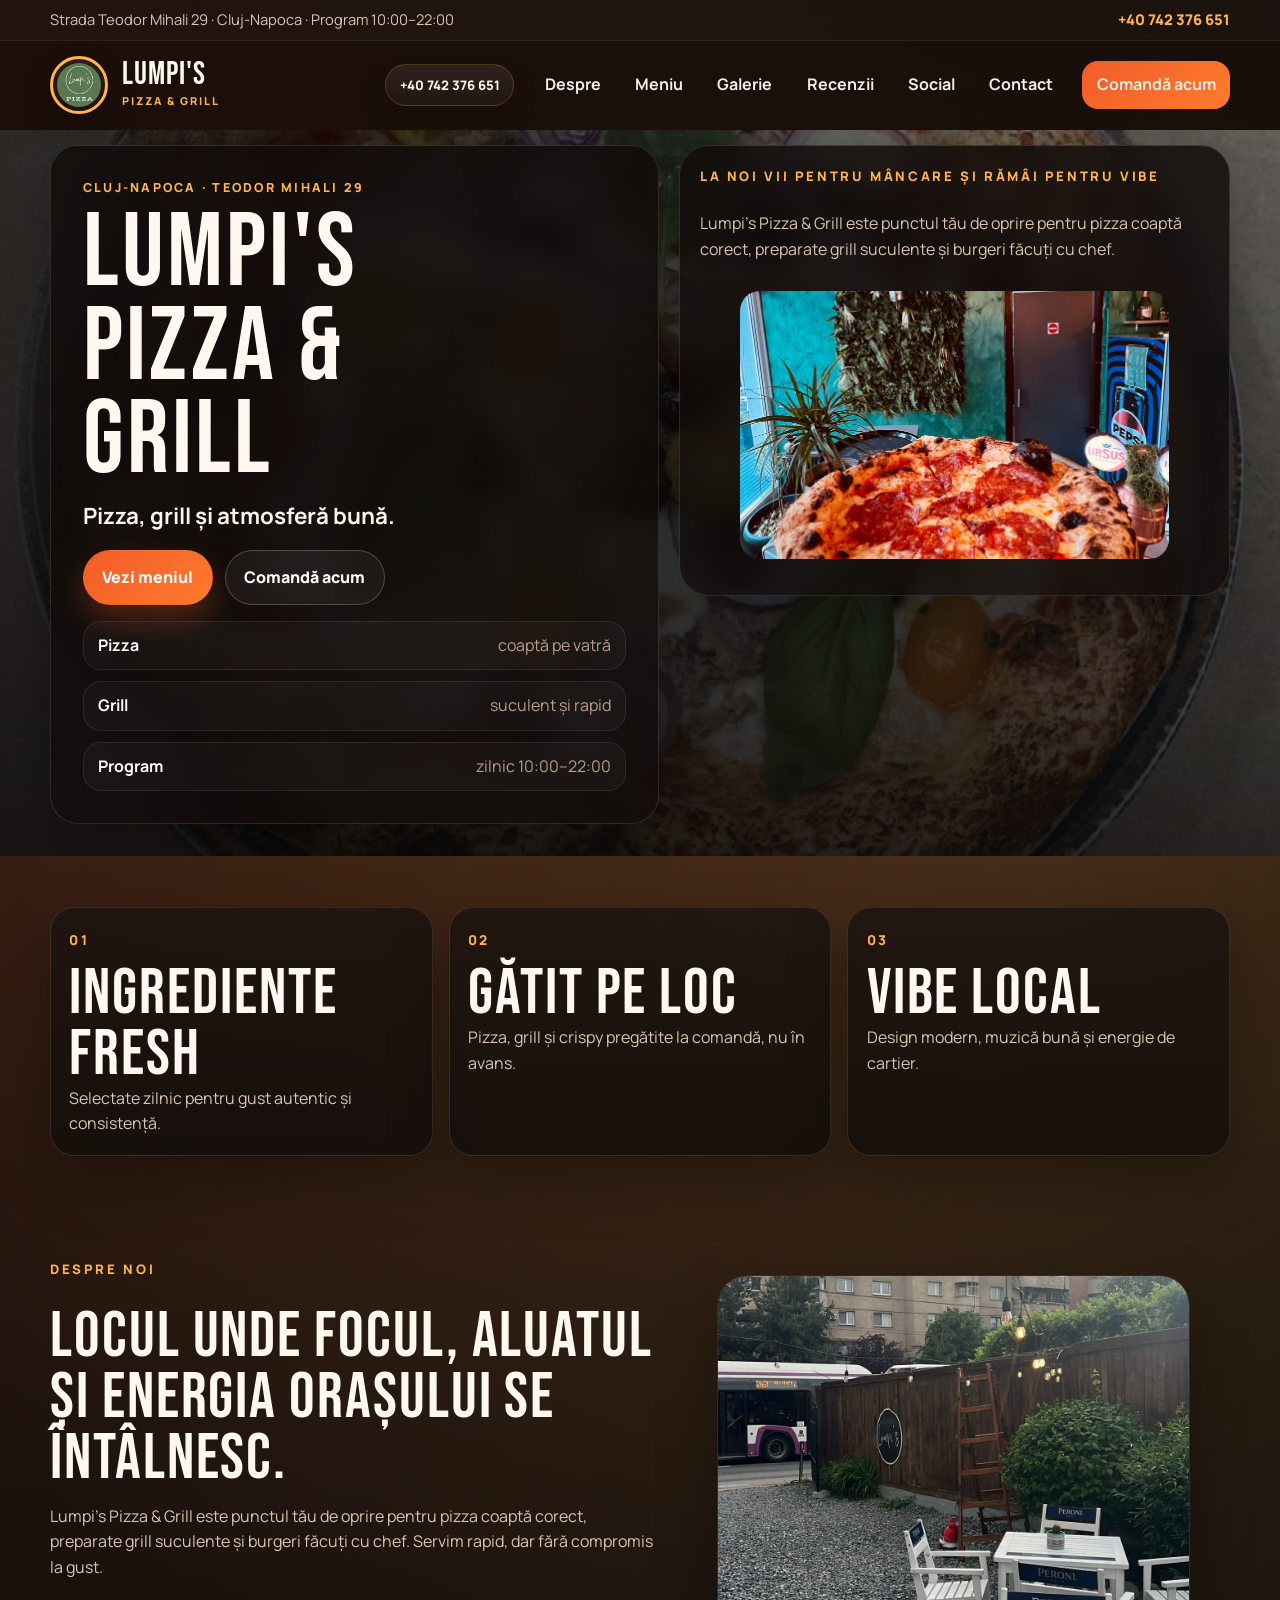
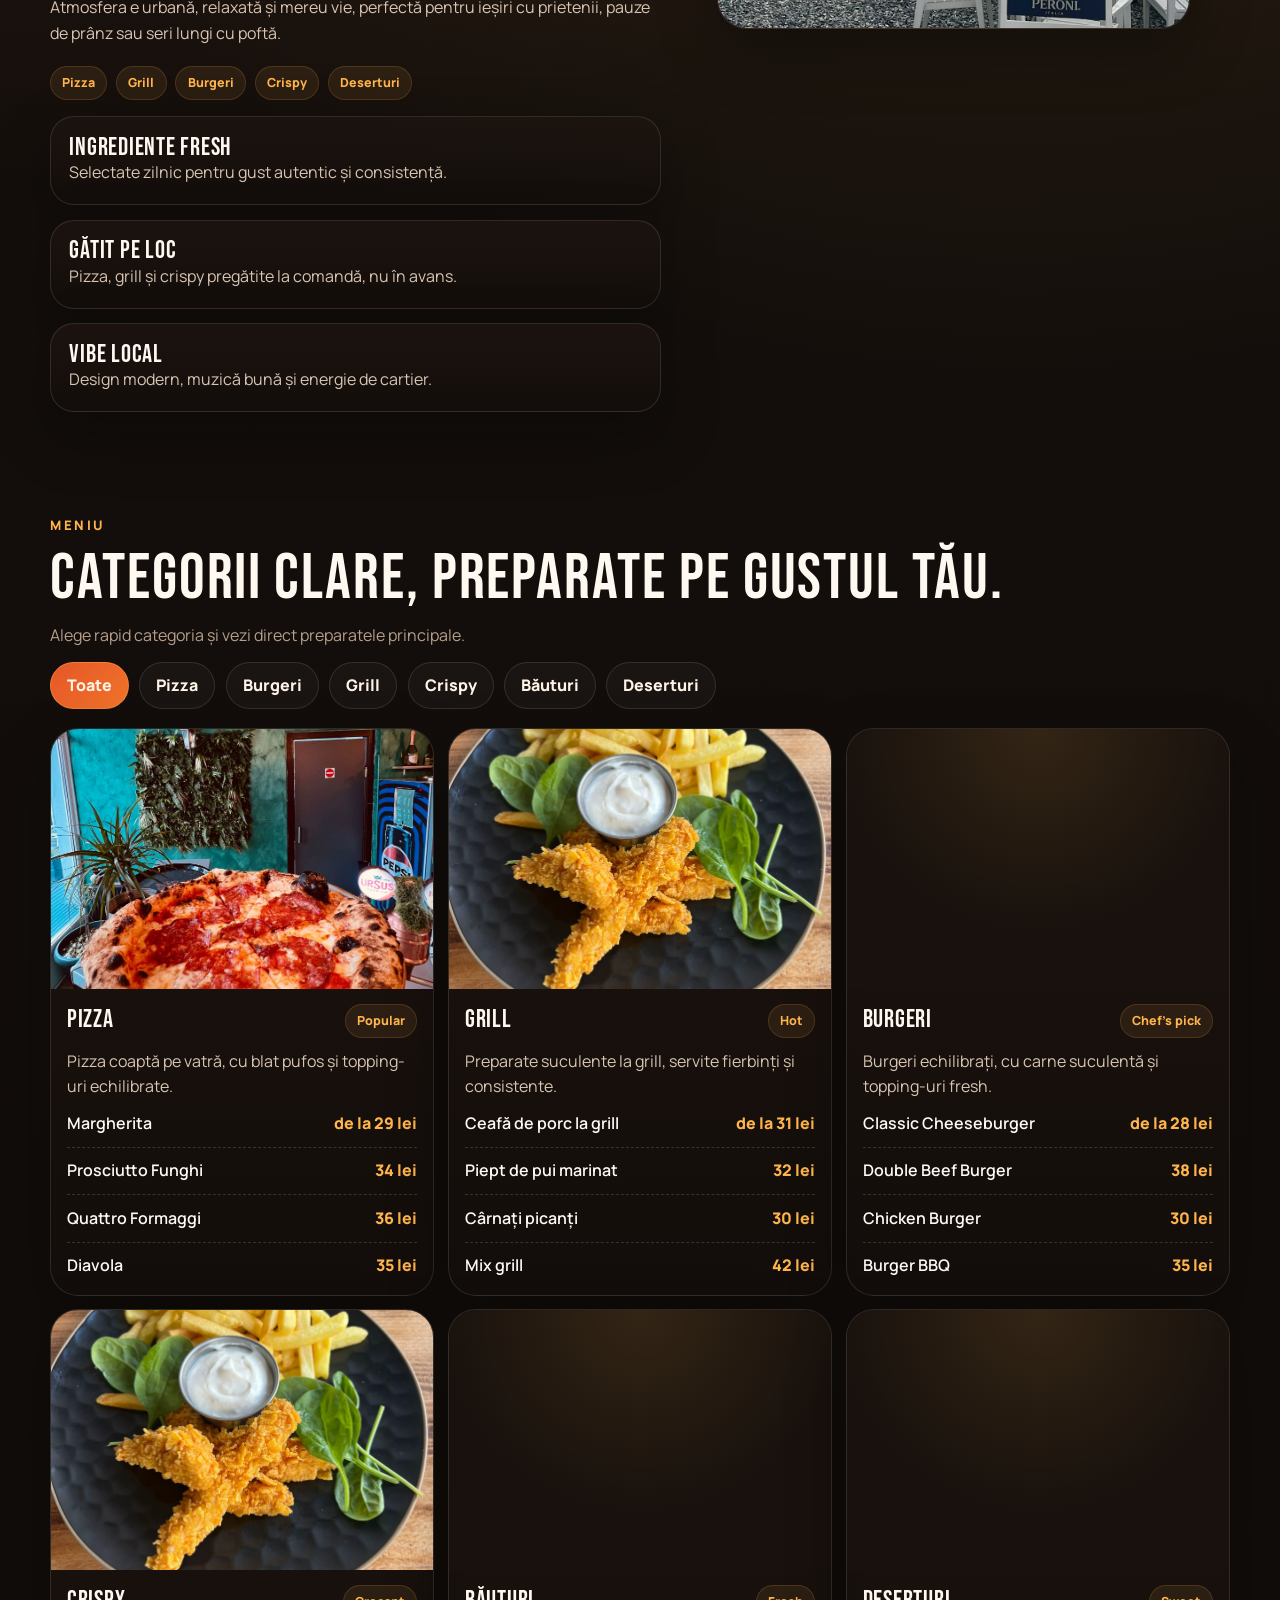
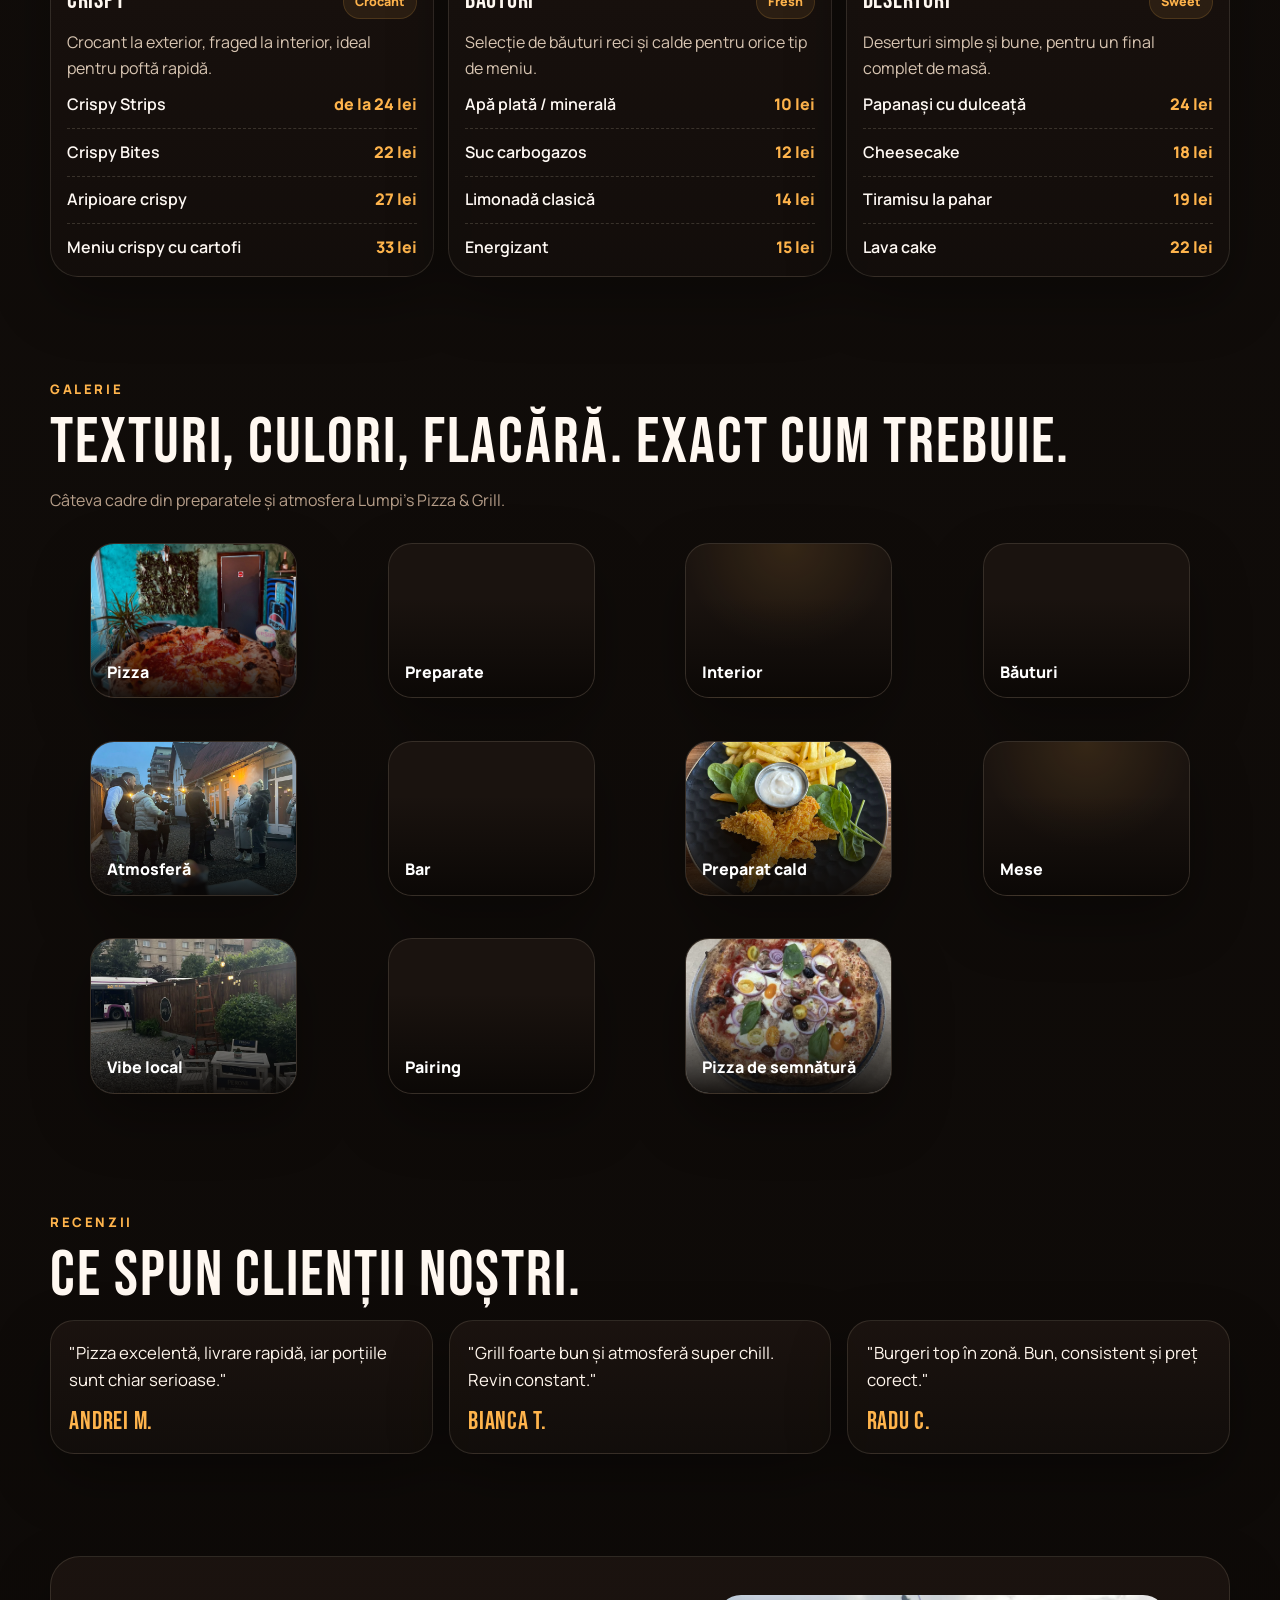
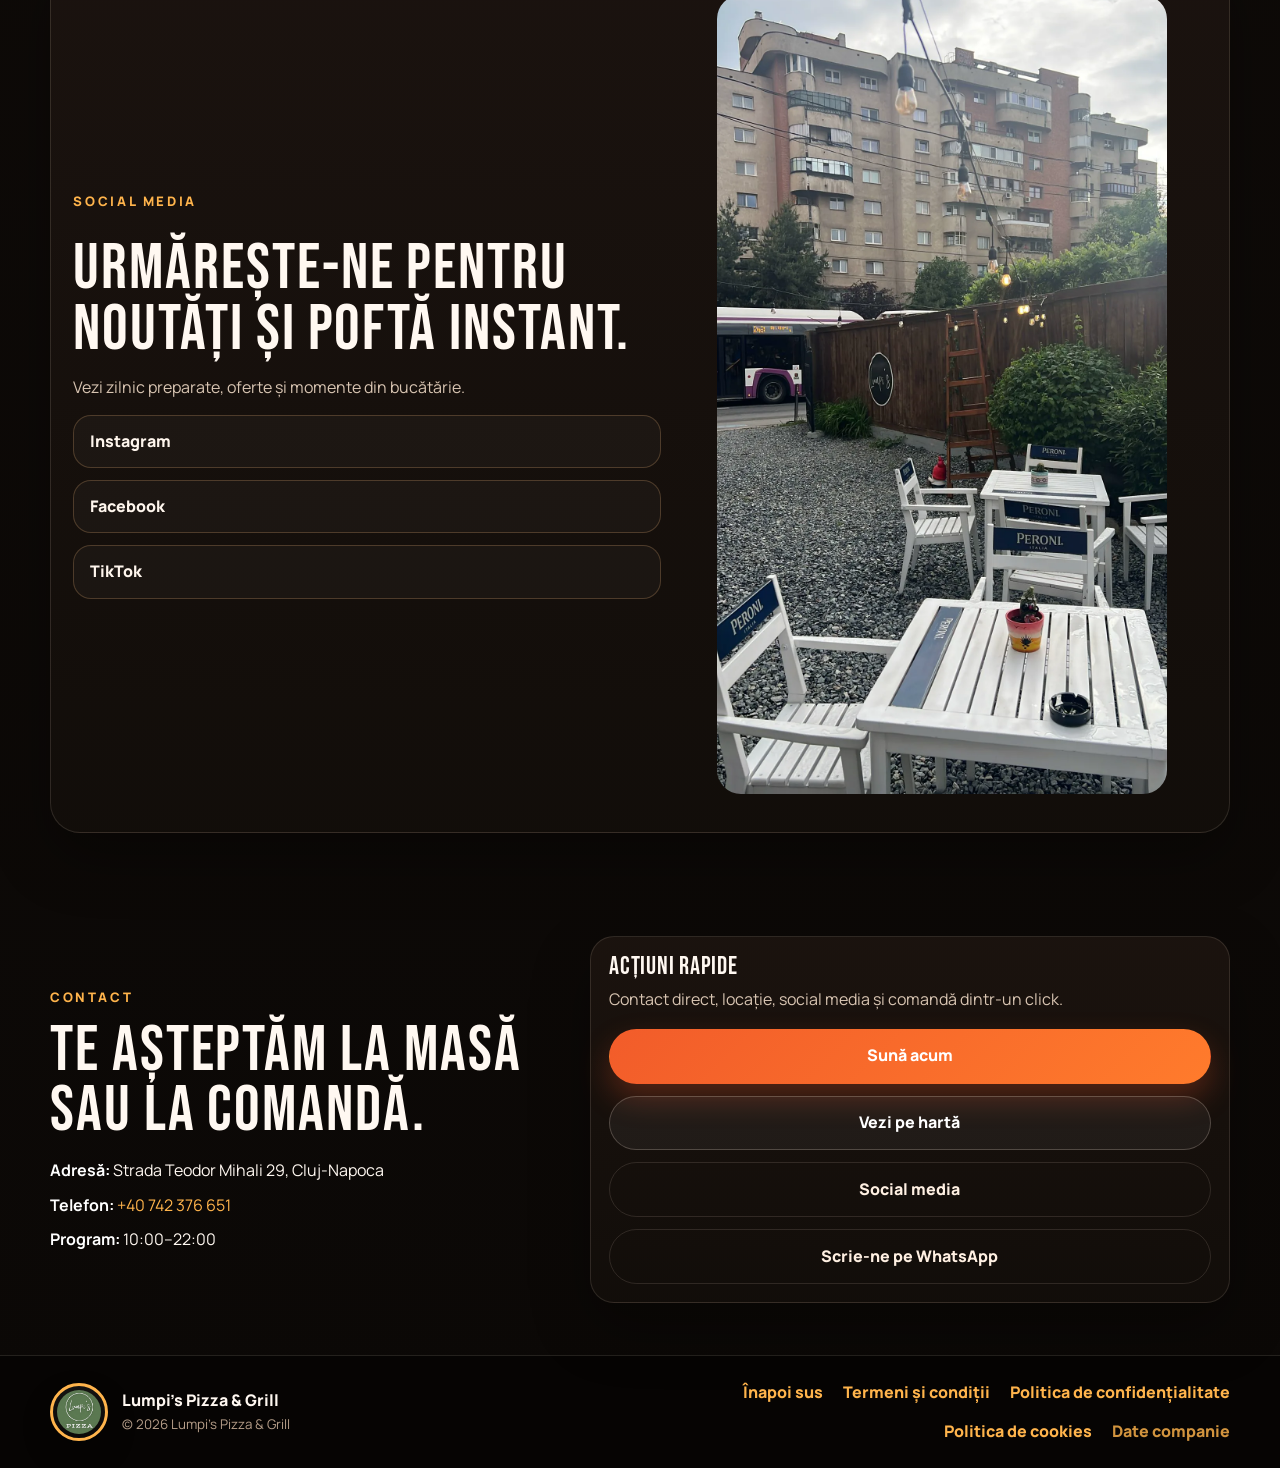
==== commit c438a910: "Move company details out of contact section" ====
--- a/index.html
+++ b/index.html
@@ -678,18 +678,6 @@
                 <li><strong>Telefon:</strong> <a href="tel:+40742376651">+40 742 376 651</a></li>
                 <li><strong>Program:</strong> 10:00–22:00</li>
               </ul>
-              <div class="company-details" aria-label="Date firmă de completat">
-                <p class="company-details-title">Date firmă pentru completare</p>
-                <!-- Actualizează rapid valorile de mai jos înainte de publicarea finală. -->
-                <ul class="company-details-list">
-                  <li><strong>Denumire firmă:</strong> XXXX SRL</li>
-                  <li><strong>CUI:</strong> XXXX</li>
-                  <li><strong>Registrul Comerțului:</strong> XXXX</li>
-                  <li><strong>Adresă:</strong> XXXX</li>
-                  <li><strong>Telefon:</strong> XXXX</li>
-                  <li><strong>Email:</strong> <a href="mailto:XXXX">XXXX</a></li>
-                </ul>
-              </div>
             </div>
 
             <div class="contact-card reveal">
@@ -746,17 +734,7 @@
             <a class="footer-link" href="termeni.html">Termeni și condiții</a>
             <a class="footer-link" href="confidentialitate.html">Politica de confidențialitate</a>
             <a class="footer-link" href="cookies.html">Politica de cookies</a>
-          </div>
-          <div class="footer-meta" aria-label="Date companie">
-            <p class="footer-meta-title">Date firmă pentru completare</p>
-            <ul class="footer-meta-list">
-              <li><strong>Denumire firmă:</strong> XXXX SRL</li>
-              <li><strong>CUI:</strong> XXXX</li>
-              <li><strong>Registrul Comerțului:</strong> XXXX</li>
-              <li><strong>Adresă:</strong> XXXX</li>
-              <li><strong>Telefon:</strong> XXXX</li>
-              <li><strong>Email:</strong> <a href="mailto:XXXX">XXXX</a></li>
-            </ul>
+            <a class="footer-link footer-link-subtle" href="companie.html">Date companie</a>
           </div>
         </div>
       </footer>
--- a/style.css
+++ b/style.css
@@ -994,43 +994,6 @@
   color: var(--accent-soft);
 }
 
-.company-details {
-  margin-top: 1rem;
-  padding: 1rem;
-  border: 1px solid var(--line);
-  border-radius: 20px;
-  background: rgba(255, 255, 255, 0.03);
-}
-
-.company-details-title,
-.footer-meta-title {
-  margin: 0 0 0.75rem;
-  color: #fff8f1;
-  font-size: 0.88rem;
-  font-weight: 800;
-  letter-spacing: 0.08em;
-  text-transform: uppercase;
-}
-
-.company-details-list,
-.footer-meta-list {
-  list-style: none;
-  display: grid;
-  gap: 0.45rem;
-  margin: 0;
-  padding: 0;
-}
-
-.company-details-list strong,
-.footer-meta-list strong {
-  color: #fff;
-}
-
-.company-details-list a,
-.footer-meta-list a {
-  color: var(--accent-soft);
-}
-
 .contact-card p {
   margin-top: 0.45rem;
 }
@@ -1166,15 +1129,13 @@
   gap: 0.85rem 1.25rem;
 }
 
-.footer-meta {
-  grid-column: 1 / -1;
-  padding-top: 0.25rem;
-  border-top: 1px solid rgba(255, 233, 210, 0.08);
-}
-
 .footer-link {
   color: var(--accent-soft);
   font-weight: 800;
+}
+
+.footer-link-subtle {
+  opacity: 0.82;
 }
 
 .reveal {
@@ -1323,10 +1284,6 @@
     justify-self: end;
   }
 
-  .footer-meta-list {
-    grid-template-columns: repeat(2, minmax(0, 1fr));
-    column-gap: 1.5rem;
-  }
 }
 
 @media (max-width: 719px) {
@@ -1353,10 +1310,6 @@
 
   .footer-links {
     justify-content: flex-start;
-  }
-
-  .footer-meta-list {
-    grid-template-columns: 1fr;
   }
 
   .lightbox {
@@ -1512,9 +1465,4 @@
     grid-template-columns: 0.9fr 1.1fr;
   }
 
-  .company-details-list,
-  .footer-meta-list {
-    grid-template-columns: repeat(3, minmax(0, 1fr));
-    column-gap: 1rem;
-  }
-}
+}
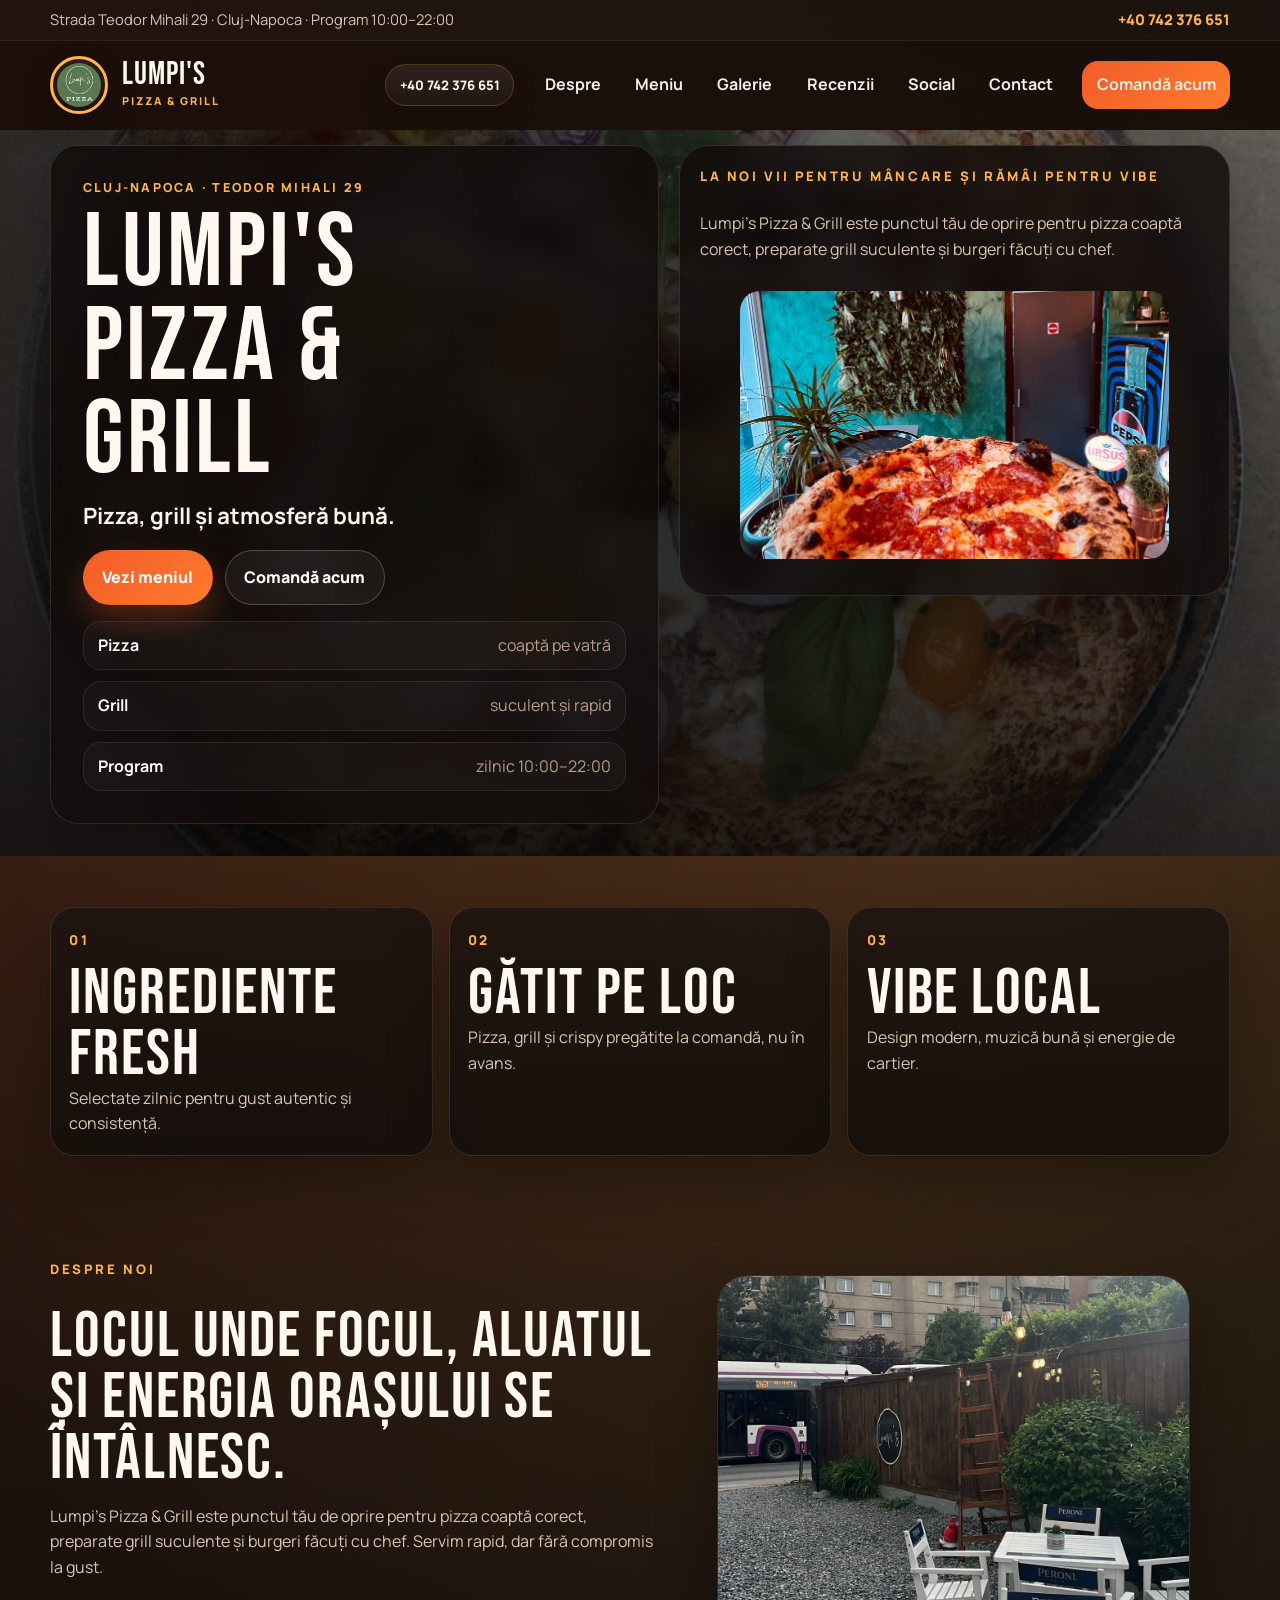
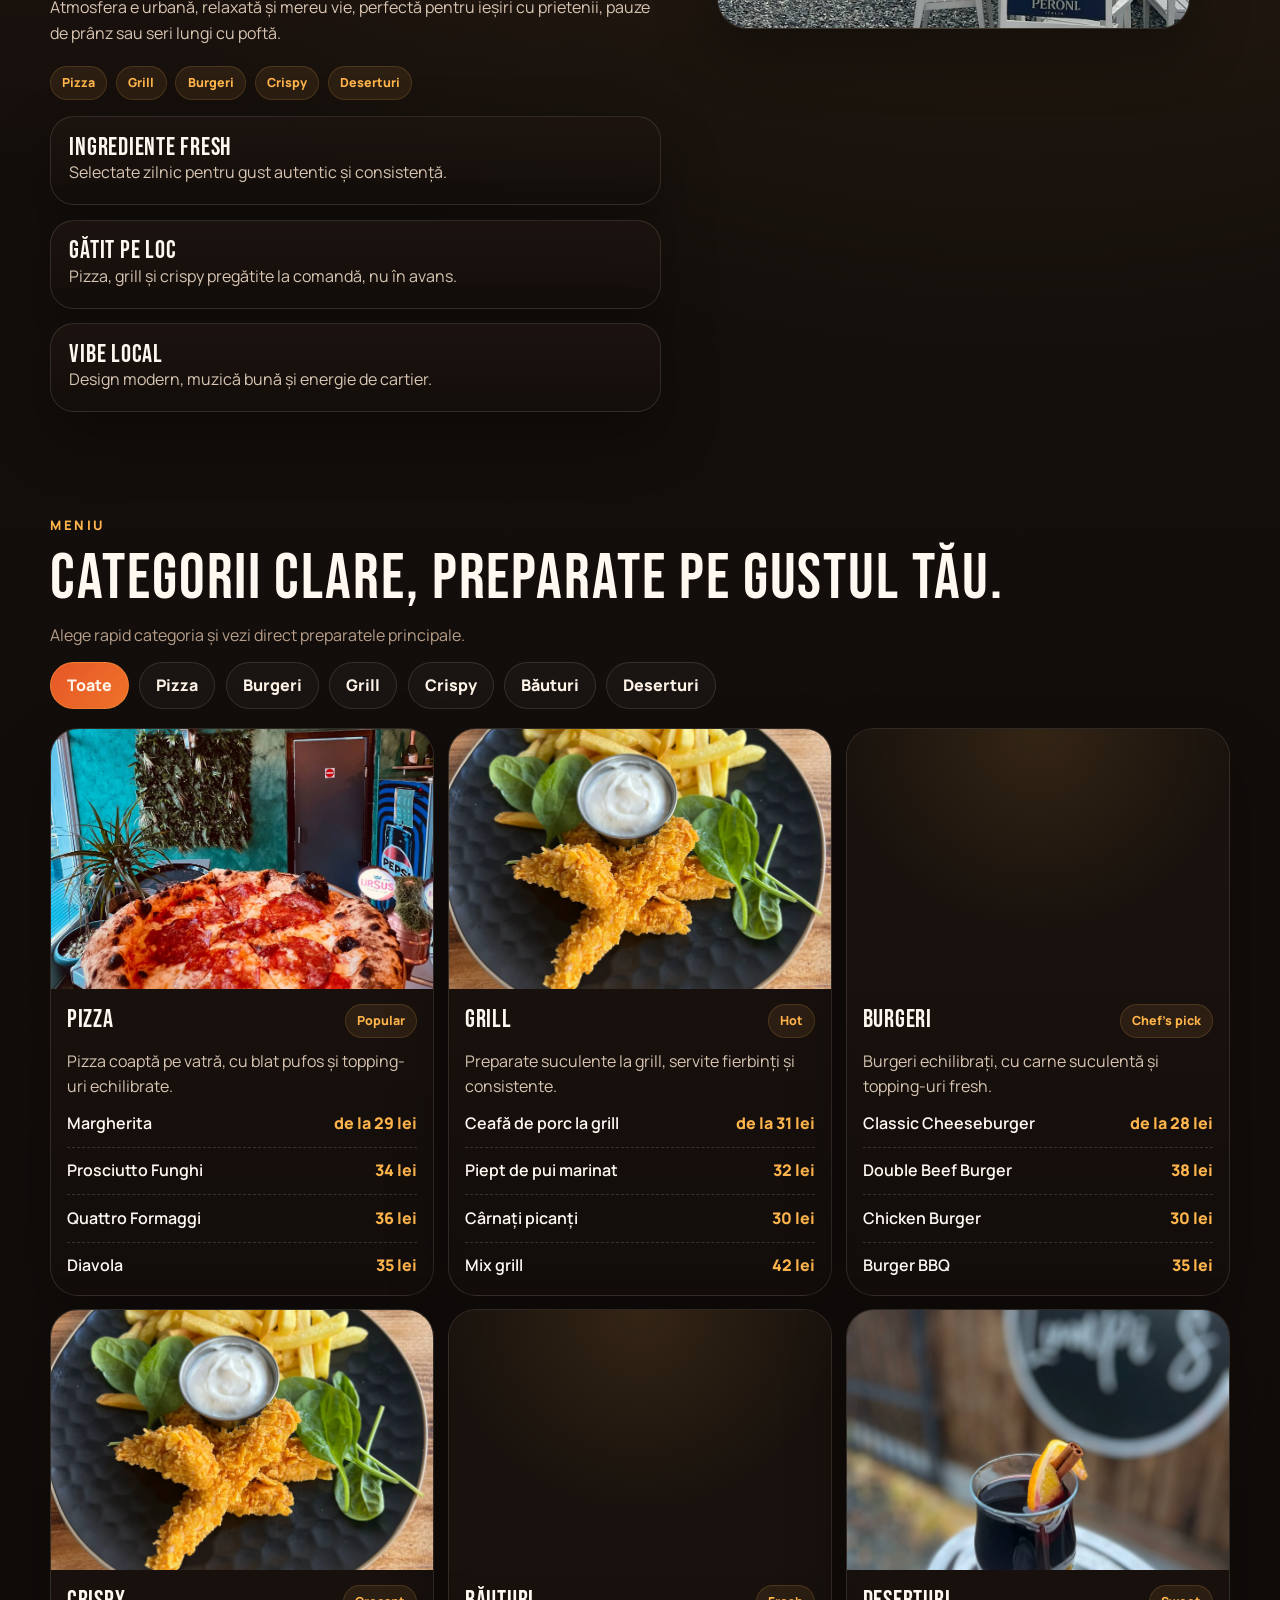
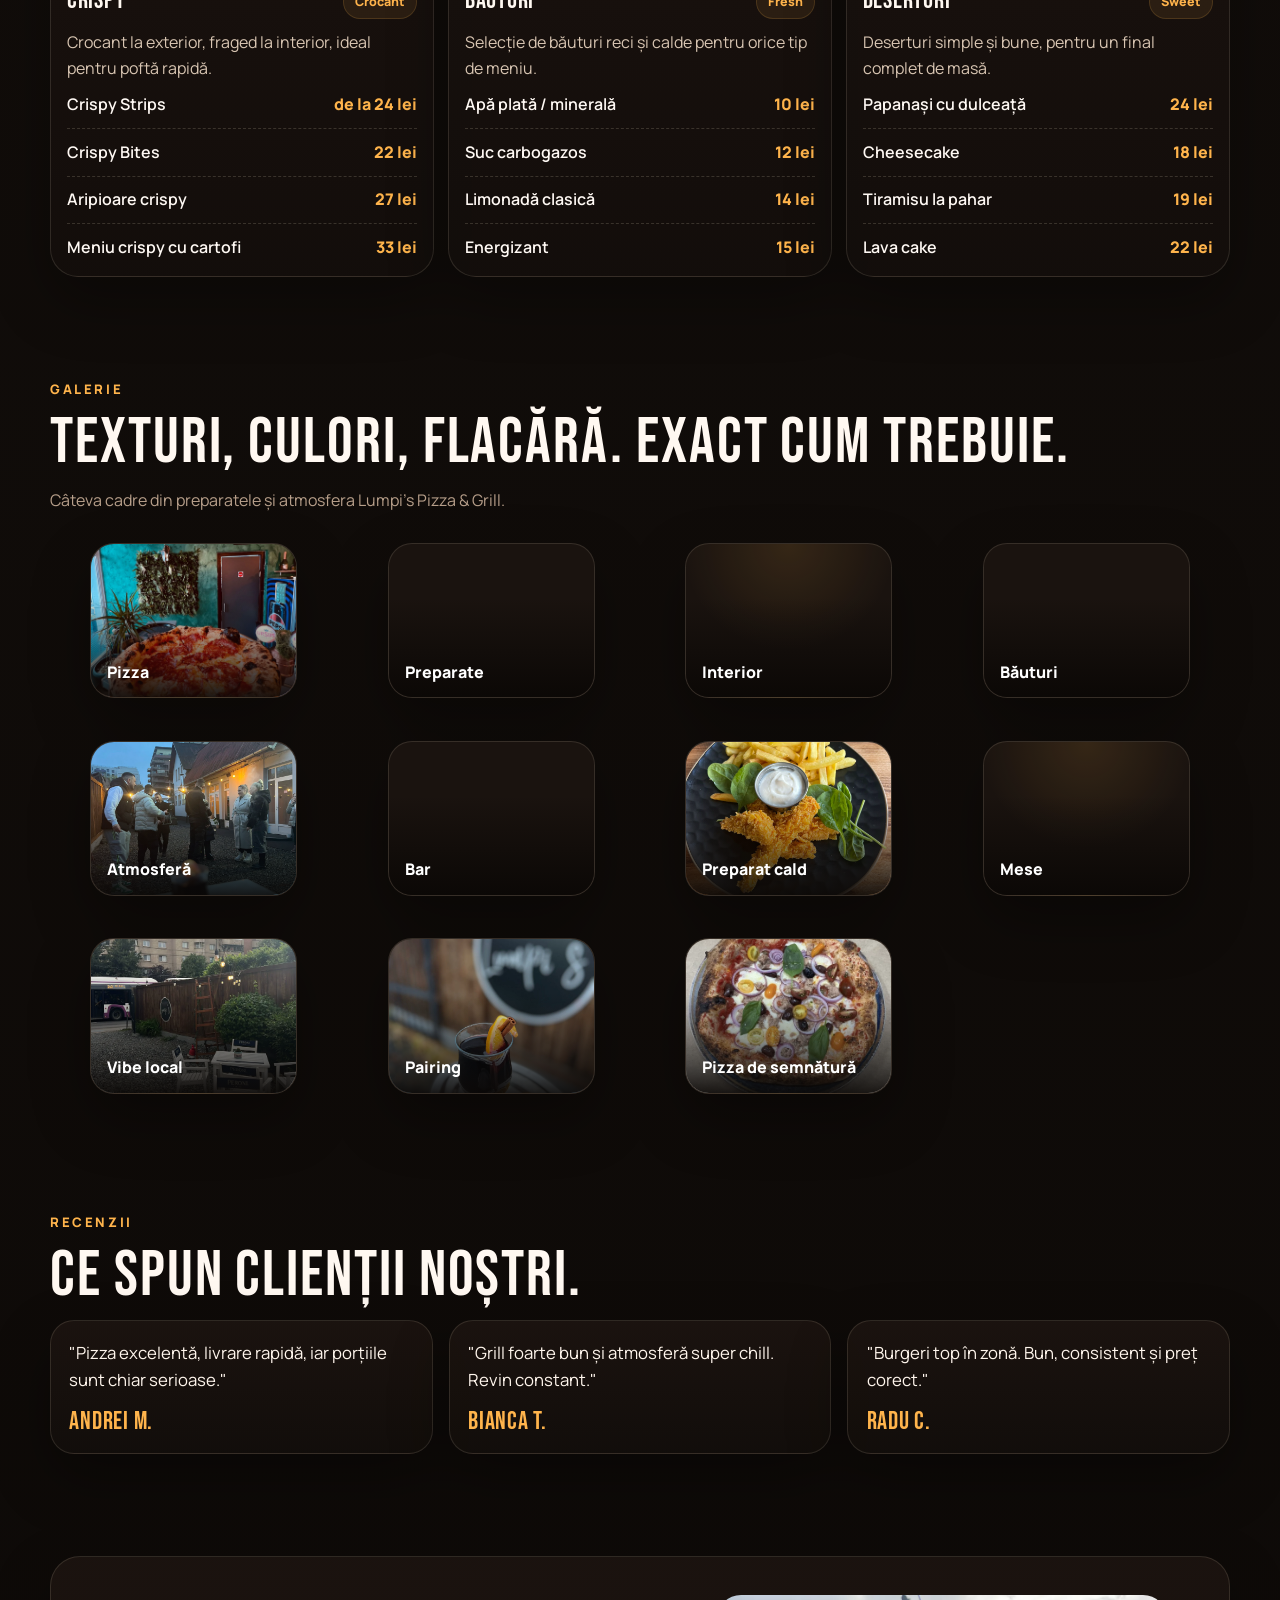
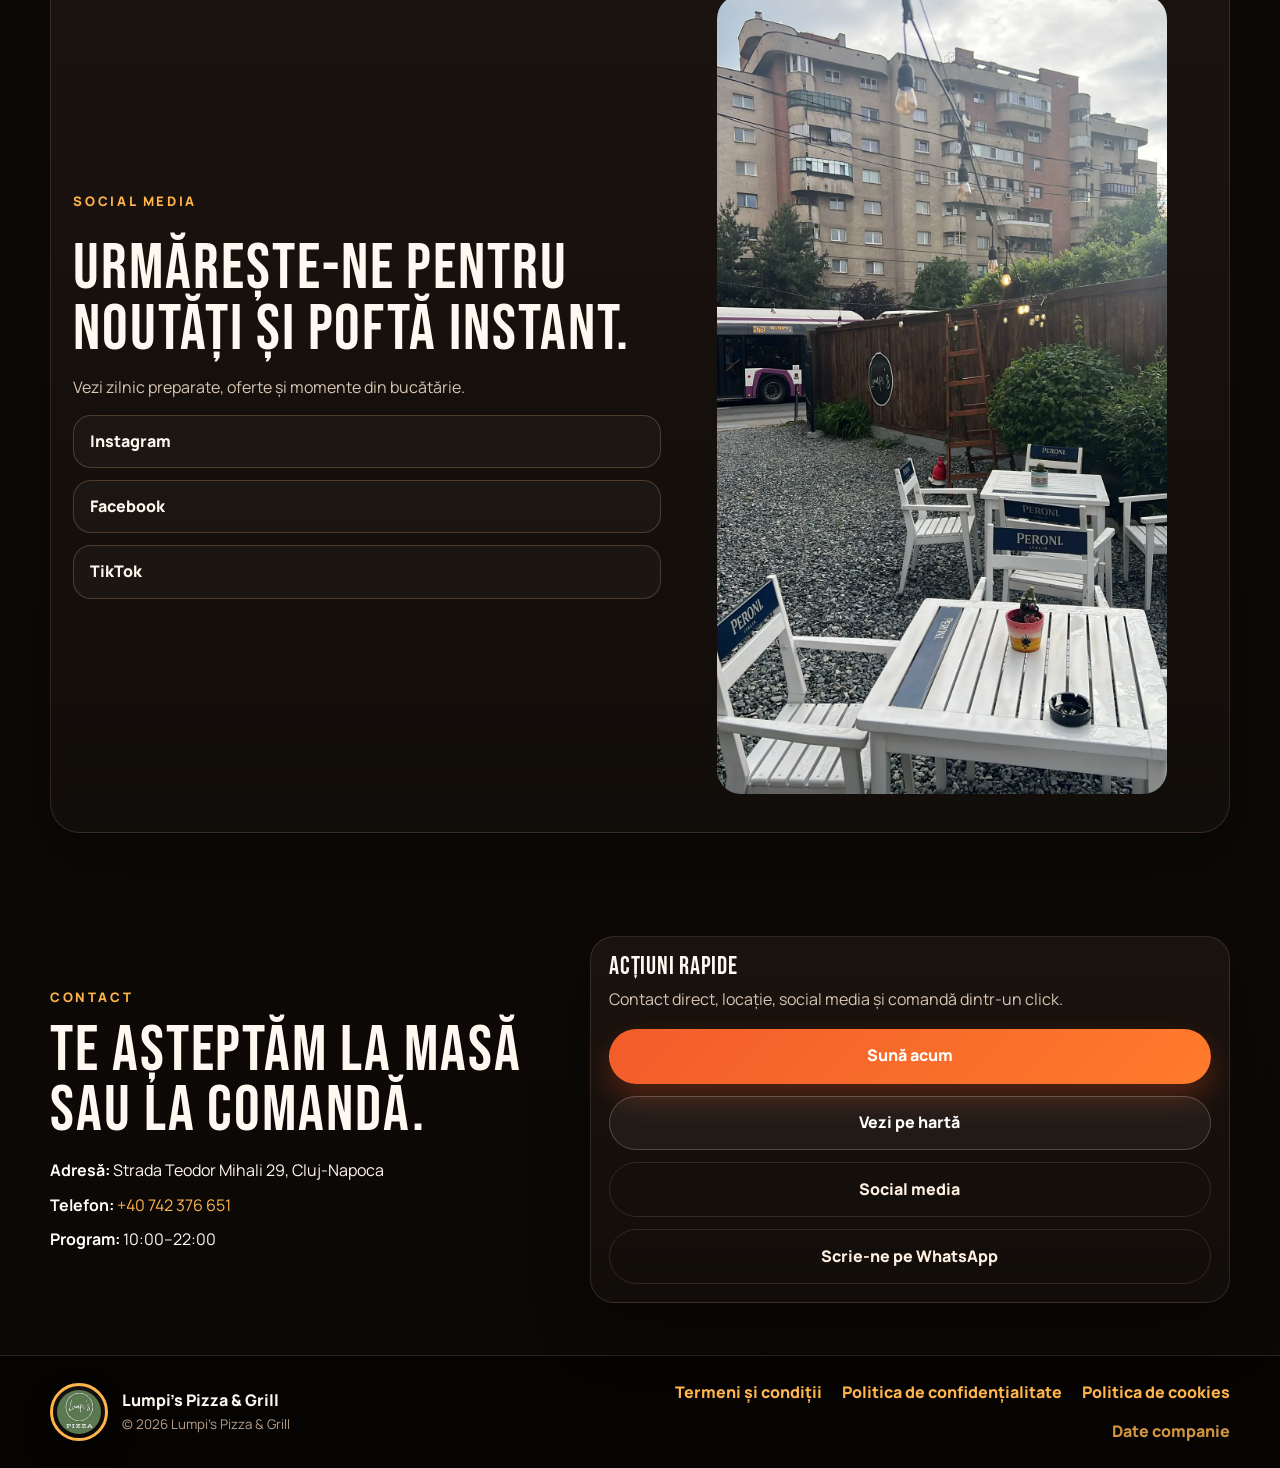
==== commit 6925d3c2: "Replace footer back-to-top with floating button" ====
--- a/index.html
+++ b/index.html
@@ -730,7 +730,6 @@
             </div>
           </div>
           <div class="footer-links" aria-label="Linkuri legale și navigare rapidă">
-            <a class="footer-link" href="#top">Înapoi sus</a>
             <a class="footer-link" href="termeni.html">Termeni și condiții</a>
             <a class="footer-link" href="confidentialitate.html">Politica de confidențialitate</a>
             <a class="footer-link" href="cookies.html">Politica de cookies</a>
@@ -738,6 +737,17 @@
           </div>
         </div>
       </footer>
+
+      <button
+        class="back-to-top"
+        id="backToTop"
+        type="button"
+        aria-label="Revino sus"
+        aria-hidden="true"
+        tabindex="-1"
+      >
+        <span aria-hidden="true">↑</span>
+      </button>
 
       <div class="lightbox" id="imageLightbox" aria-hidden="true">
         <div class="lightbox-backdrop" data-lightbox-close></div>
@@ -750,6 +760,6 @@
       </div>
     </div>
 
-    <script src="script.js?v=20250903"></script>
+    <script src="script.js?v=20250904"></script>
   </body>
 </html>
--- a/style.css
+++ b/style.css
@@ -1138,6 +1138,42 @@
   opacity: 0.82;
 }
 
+.back-to-top {
+  position: fixed;
+  right: 24px;
+  bottom: max(24px, env(safe-area-inset-bottom));
+  width: 52px;
+  height: 52px;
+  display: inline-flex;
+  align-items: center;
+  justify-content: center;
+  border: 1px solid rgba(255, 210, 166, 0.28);
+  border-radius: 50%;
+  background: linear-gradient(180deg, rgba(226, 148, 78, 0.96), rgba(186, 94, 38, 0.96));
+  color: #fff8f1;
+  box-shadow: 0 14px 30px rgba(0, 0, 0, 0.2);
+  opacity: 0;
+  transform: translateY(18px) scale(0.96);
+  pointer-events: none;
+  transition: opacity 0.28s ease, transform 0.28s ease, box-shadow 0.28s ease;
+  z-index: 30;
+}
+
+.back-to-top span {
+  font-size: 1.4rem;
+  line-height: 1;
+}
+
+.back-to-top.is-visible {
+  opacity: 1;
+  transform: translateY(0) scale(1);
+  pointer-events: auto;
+}
+
+.back-to-top:hover {
+  box-shadow: 0 16px 34px rgba(0, 0, 0, 0.24);
+}
+
 .reveal {
   opacity: 0;
   transform: translateY(24px);
@@ -1192,7 +1228,8 @@
 .about-visual img:focus-visible,
 .gallery-item img:focus-visible,
 .social-links a:focus-visible,
-.footer-link:focus-visible {
+.footer-link:focus-visible,
+.back-to-top:focus-visible {
   outline: 2px solid var(--accent-soft);
   outline-offset: 3px;
 }
@@ -1310,6 +1347,10 @@
 
   .footer-links {
     justify-content: flex-start;
+  }
+
+  .back-to-top {
+    right: 18px;
   }
 
   .lightbox {
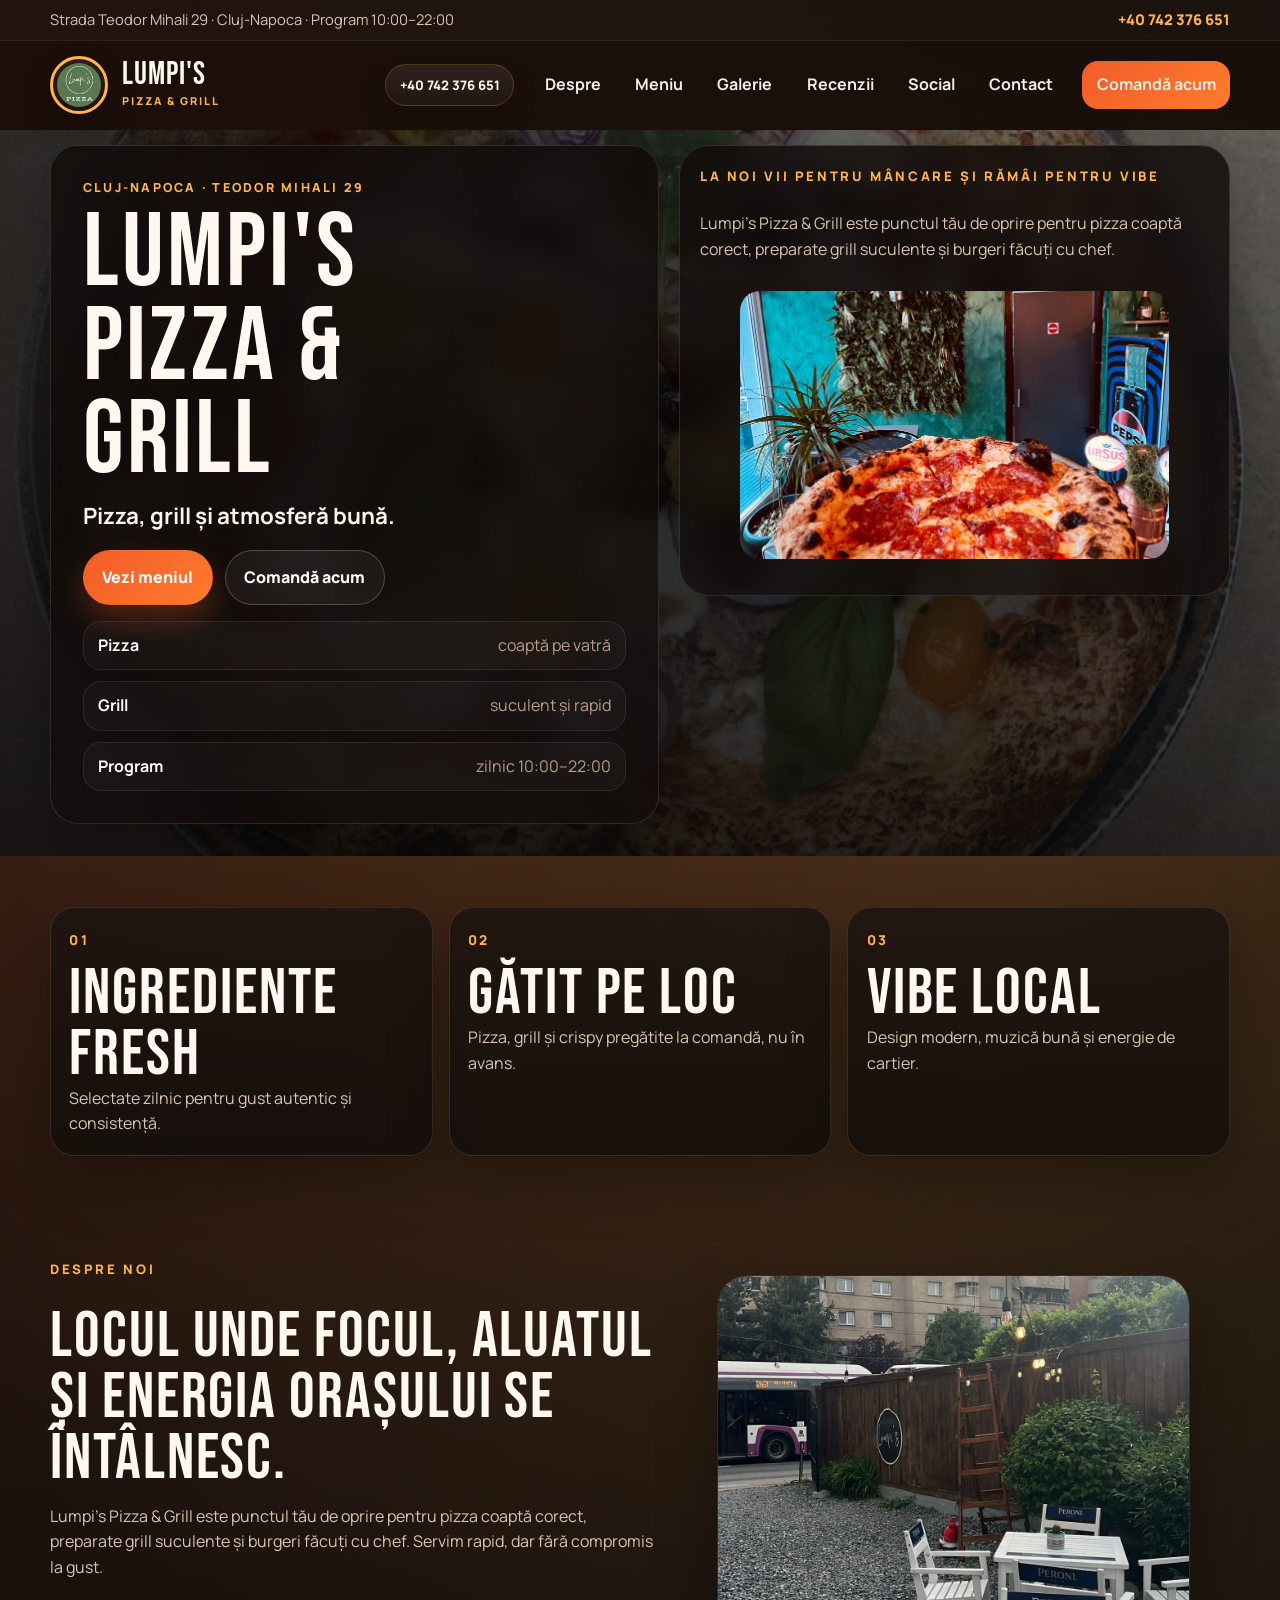
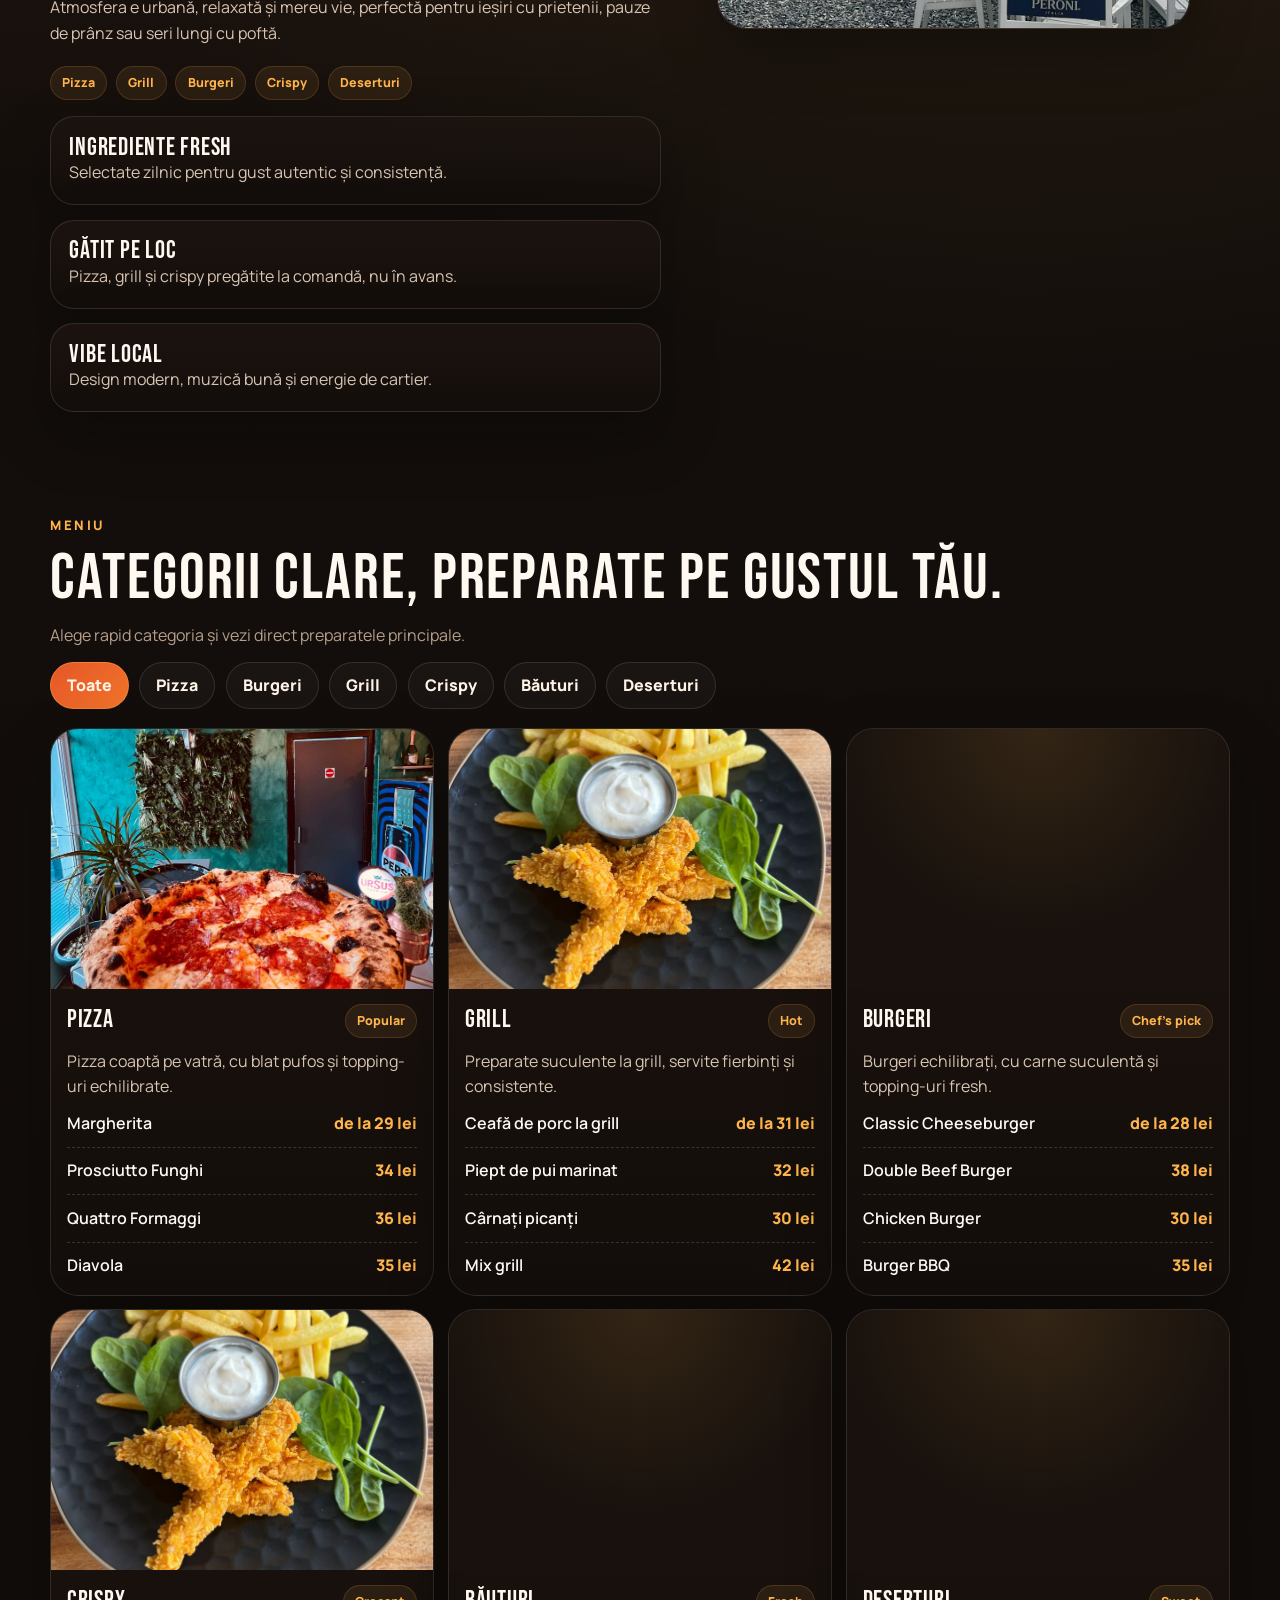
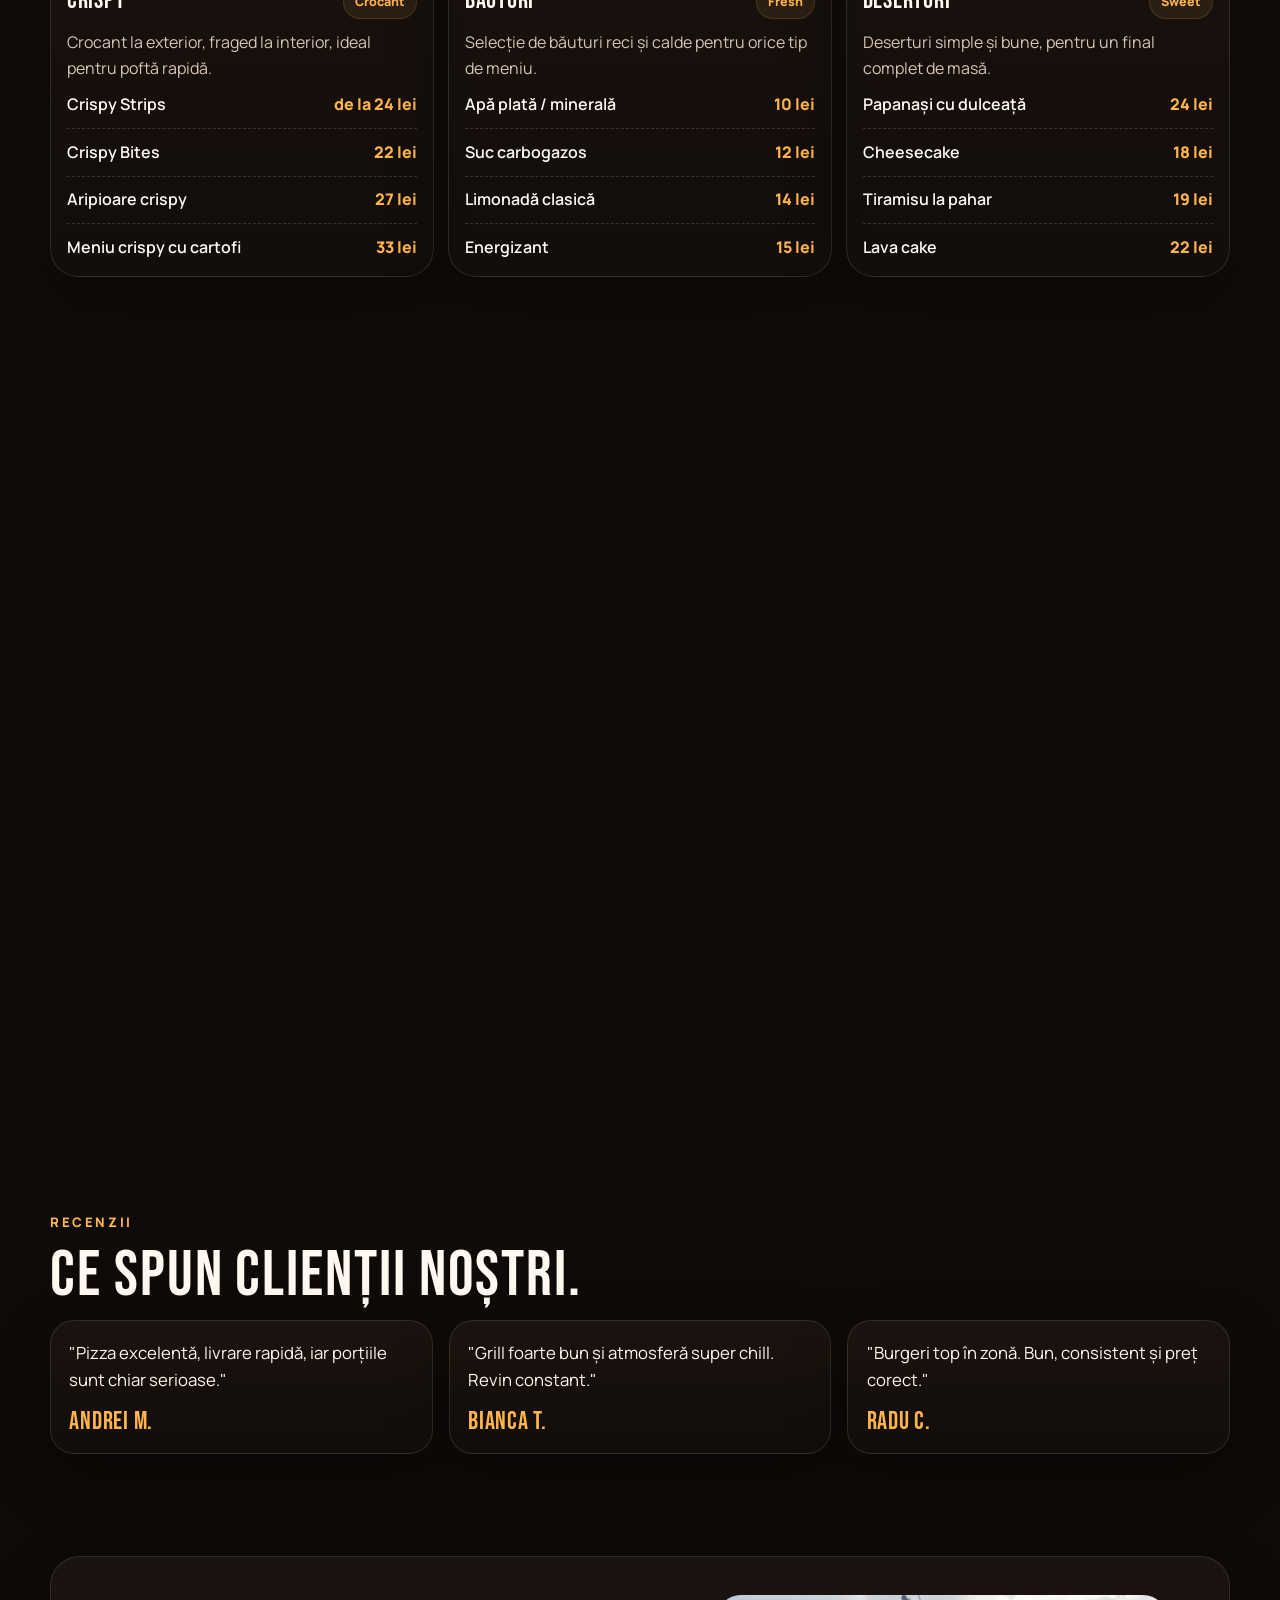
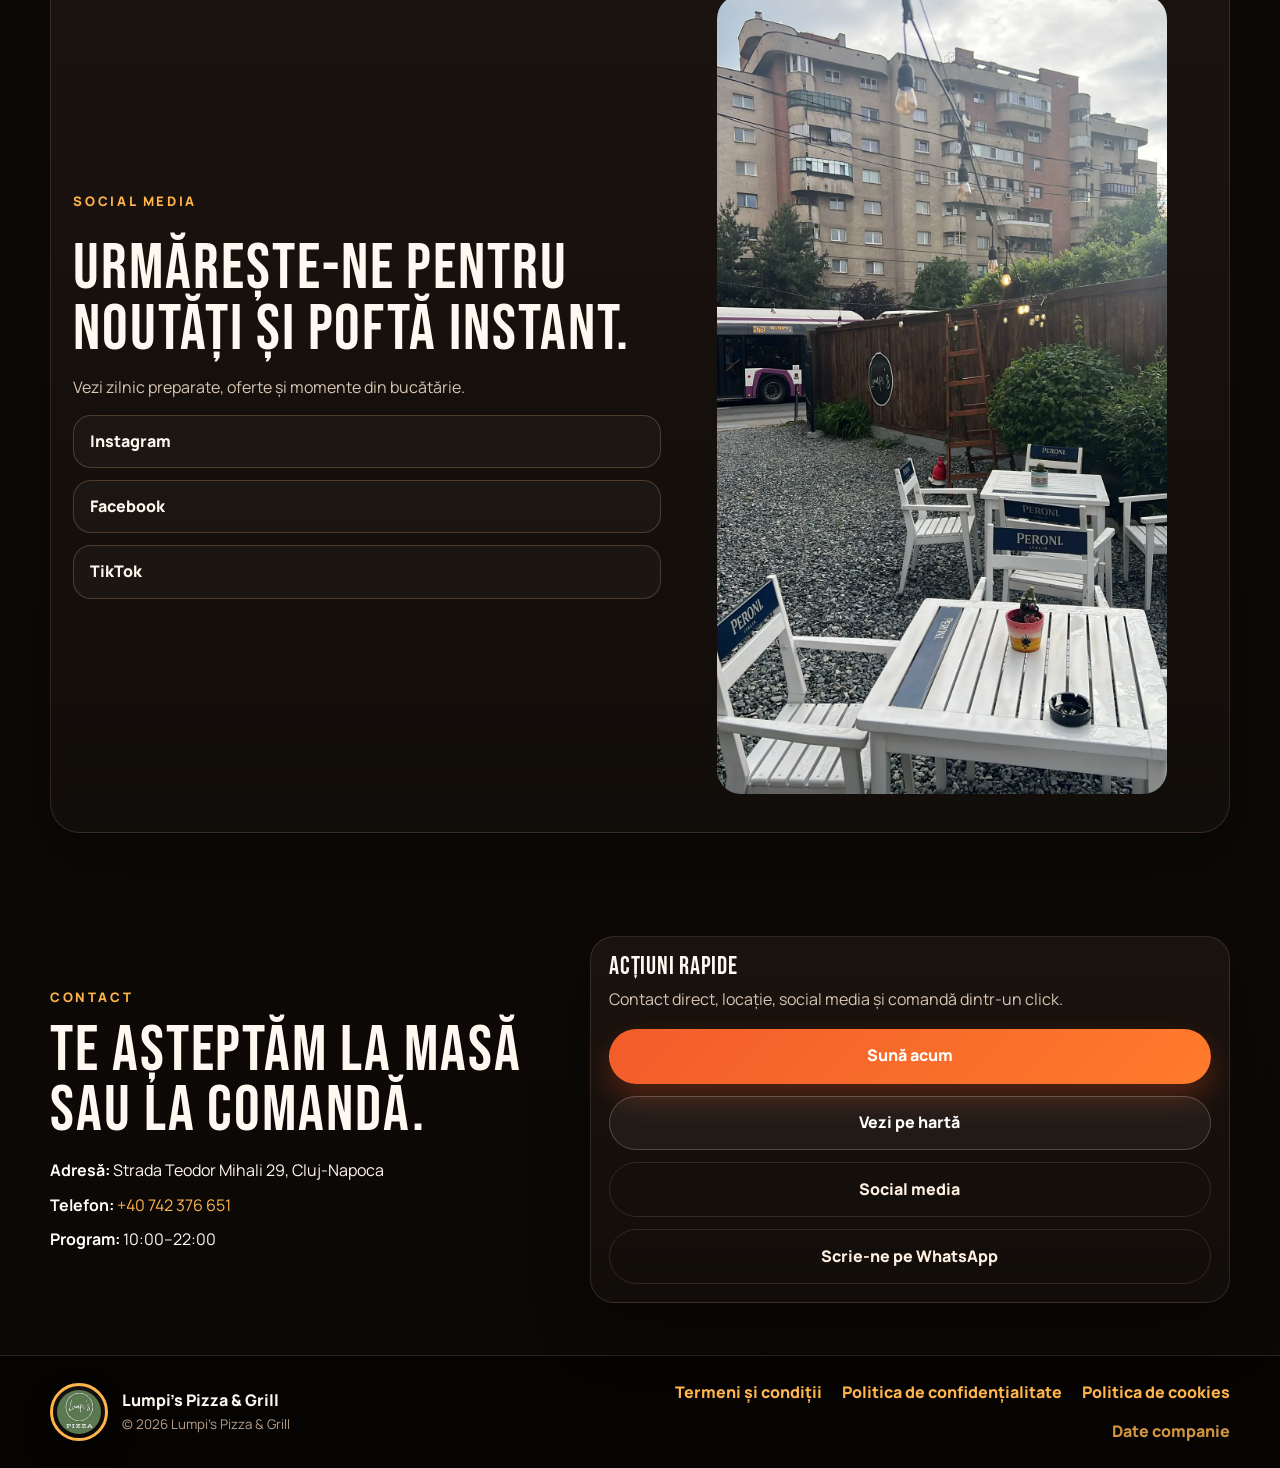
==== commit 24e5b0b4: "Fix legal placeholders and asset versioning" ====
--- a/index.html
+++ b/index.html
@@ -3,41 +3,40 @@
   <head>
     <meta charset="UTF-8" />
     <meta name="viewport" content="width=device-width, initial-scale=1.0" />
-    <title>Restaurant cu Pizza, Grill și Burgeri în Cluj-Napoca | Lumpi's Pizza &amp; Grill</title>
+    <title>Lumpi's Pizza &amp; Grill | Pizza, Grill și Burgeri în Cluj-Napoca</title>
     <meta
       name="description"
-      content="Restaurant în Cluj-Napoca cu pizza, grill, burgeri, crispy, băuturi și deserturi. Vezi meniul, galeria, contactul și datele firmei pregătite pentru producție."
+      content="Lumpi's Pizza &amp; Grill din Cluj-Napoca: pizza, grill, burgeri, crispy, băuturi și deserturi. Vezi meniul, galeria și datele de contact."
     />
     <meta
       name="keywords"
       content="Lumpi's Pizza & Grill, pizza Cluj-Napoca, grill Cluj, burgeri Cluj, crispy Cluj, deserturi Cluj"
     />
     <meta name="robots" content="index, follow" />
-    <!-- Înlocuiește domeniul placeholder cu URL-ul final de producție. -->
-    <link rel="canonical" href="https://www.example.com/" />
+    <link rel="canonical" href="/" />
     <meta name="theme-color" content="#140f0c" />
 
     <meta property="og:type" content="website" />
     <meta property="og:locale" content="ro_RO" />
     <meta property="og:site_name" content="Lumpi's Pizza &amp; Grill" />
-    <meta property="og:title" content="Restaurant cu Pizza, Grill și Burgeri în Cluj-Napoca | Lumpi's Pizza &amp; Grill" />
+    <meta property="og:title" content="Lumpi's Pizza &amp; Grill | Pizza, Grill și Burgeri în Cluj-Napoca" />
     <meta
       property="og:description"
-      content="Restaurant în Cluj-Napoca cu pizza, grill, burgeri, crispy, băuturi și deserturi. Contact rapid, galerie și informații pregătite pentru producție."
+      content="Lumpi's Pizza &amp; Grill din Cluj-Napoca: pizza, grill, burgeri, crispy, băuturi și deserturi. Vezi meniul, galeria și datele de contact."
     />
-    <meta property="og:url" content="https://www.example.com/" />
-    <meta property="og:image" content="https://www.example.com/assets/images/79CFB928-9639-4E5F-816D-93464210B855.png" />
+    <meta property="og:url" content="/" />
+    <meta property="og:image" content="/assets/images/79CFB928-9639-4E5F-816D-93464210B855.png" />
     <meta property="og:image:alt" content="Logo Lumpi's Pizza &amp; Grill" />
 
     <meta name="twitter:card" content="summary_large_image" />
-    <meta name="twitter:title" content="Restaurant cu Pizza, Grill și Burgeri în Cluj-Napoca | Lumpi's Pizza &amp; Grill" />
+    <meta name="twitter:title" content="Lumpi's Pizza &amp; Grill | Pizza, Grill și Burgeri în Cluj-Napoca" />
     <meta
       name="twitter:description"
-      content="Restaurant în Cluj-Napoca cu pizza, grill, burgeri, crispy, băuturi și deserturi. Vezi meniul și datele pregătite pentru producție."
+      content="Lumpi's Pizza &amp; Grill din Cluj-Napoca: pizza, grill, burgeri, crispy, băuturi și deserturi. Vezi meniul, galeria și datele de contact."
     />
-    <meta name="twitter:image" content="https://www.example.com/assets/images/79CFB928-9639-4E5F-816D-93464210B855.png" />
+    <meta name="twitter:image" content="/assets/images/79CFB928-9639-4E5F-816D-93464210B855.png" />
     <meta name="twitter:image:alt" content="Logo Lumpi's Pizza &amp; Grill" />
-    <meta name="twitter:url" content="https://www.example.com/" />
+    <meta name="twitter:url" content="/" />
 
     <link rel="icon" type="image/png" sizes="32x32" href="assets/images/C68B492C-61ED-475F-8B9D-AB40C2376964.png" />
     <link rel="apple-touch-icon" href="assets/images/C68B492C-61ED-475F-8B9D-AB40C2376964.png" />
@@ -47,16 +46,15 @@
       href="https://fonts.googleapis.com/css2?family=Bebas+Neue&family=Manrope:wght@400;500;700;800&display=swap"
       rel="stylesheet"
     />
-    <link rel="stylesheet" href="style.css?v=70d64d5" />
+    <link rel="stylesheet" href="style.css?v=20260526" />
     <script type="application/ld+json">
       {
         "@context": "https://schema.org",
         "@type": "Restaurant",
         "name": "Lumpi's Pizza & Grill",
-        "url": "https://www.example.com/",
-        "image": "https://www.example.com/assets/images/79CFB928-9639-4E5F-816D-93464210B855.png",
+        "url": "/",
+        "image": "/assets/images/79CFB928-9639-4E5F-816D-93464210B855.png",
         "telephone": "+40742376651",
-        "email": "contact@example.com",
         "priceRange": "$$",
         "servesCuisine": ["Pizza", "Grill", "Burgeri", "Crispy", "Deserturi"],
         "slogan": "La noi vii pentru mâncare și rămâi pentru vibe",
@@ -64,7 +62,6 @@
           "@type": "PostalAddress",
           "streetAddress": "Strada Teodor Mihali 29",
           "addressLocality": "Cluj-Napoca",
-          "postalCode": "XXXX",
           "addressRegion": "Cluj",
           "addressCountry": "RO"
         },
@@ -760,6 +757,6 @@
       </div>
     </div>
 
-    <script src="script.js?v=20250904"></script>
+    <script src="script.js?v=20260526"></script>
   </body>
 </html>
--- a/style.css
+++ b/style.css
@@ -1140,38 +1140,45 @@
 
 .back-to-top {
   position: fixed;
-  right: 24px;
-  bottom: max(24px, env(safe-area-inset-bottom));
-  width: 52px;
-  height: 52px;
+  right: 18px;
+  bottom: calc(env(safe-area-inset-bottom) + 70px);
+  width: 46px;
+  height: 46px;
   display: inline-flex;
   align-items: center;
   justify-content: center;
-  border: 1px solid rgba(255, 210, 166, 0.28);
+  border: 1px solid rgba(255, 180, 76, 0.26);
   border-radius: 50%;
-  background: linear-gradient(180deg, rgba(226, 148, 78, 0.96), rgba(186, 94, 38, 0.96));
-  color: #fff8f1;
-  box-shadow: 0 14px 30px rgba(0, 0, 0, 0.2);
+  background: rgba(27, 20, 16, 0.78);
+  color: #ffffff;
   opacity: 0;
   transform: translateY(18px) scale(0.96);
   pointer-events: none;
-  transition: opacity 0.28s ease, transform 0.28s ease, box-shadow 0.28s ease;
+  box-shadow: 0 8px 18px rgba(0, 0, 0, 0.14);
+  transition: opacity 0.24s ease, transform 0.24s ease, box-shadow 0.24s ease,
+    background-color 0.24s ease;
   z-index: 30;
 }
 
 .back-to-top span {
-  font-size: 1.4rem;
+  font-size: 18px;
   line-height: 1;
 }
 
 .back-to-top.is-visible {
-  opacity: 1;
+  opacity: 0.85;
   transform: translateY(0) scale(1);
   pointer-events: auto;
 }
 
 .back-to-top:hover {
-  box-shadow: 0 16px 34px rgba(0, 0, 0, 0.24);
+  transform: translateY(-2px) scale(1.02);
+  box-shadow: 0 10px 22px rgba(0, 0, 0, 0.16);
+}
+
+.back-to-top:active {
+  transform: translateY(0) scale(0.98);
+  box-shadow: 0 6px 14px rgba(0, 0, 0, 0.14);
 }
 
 .reveal {
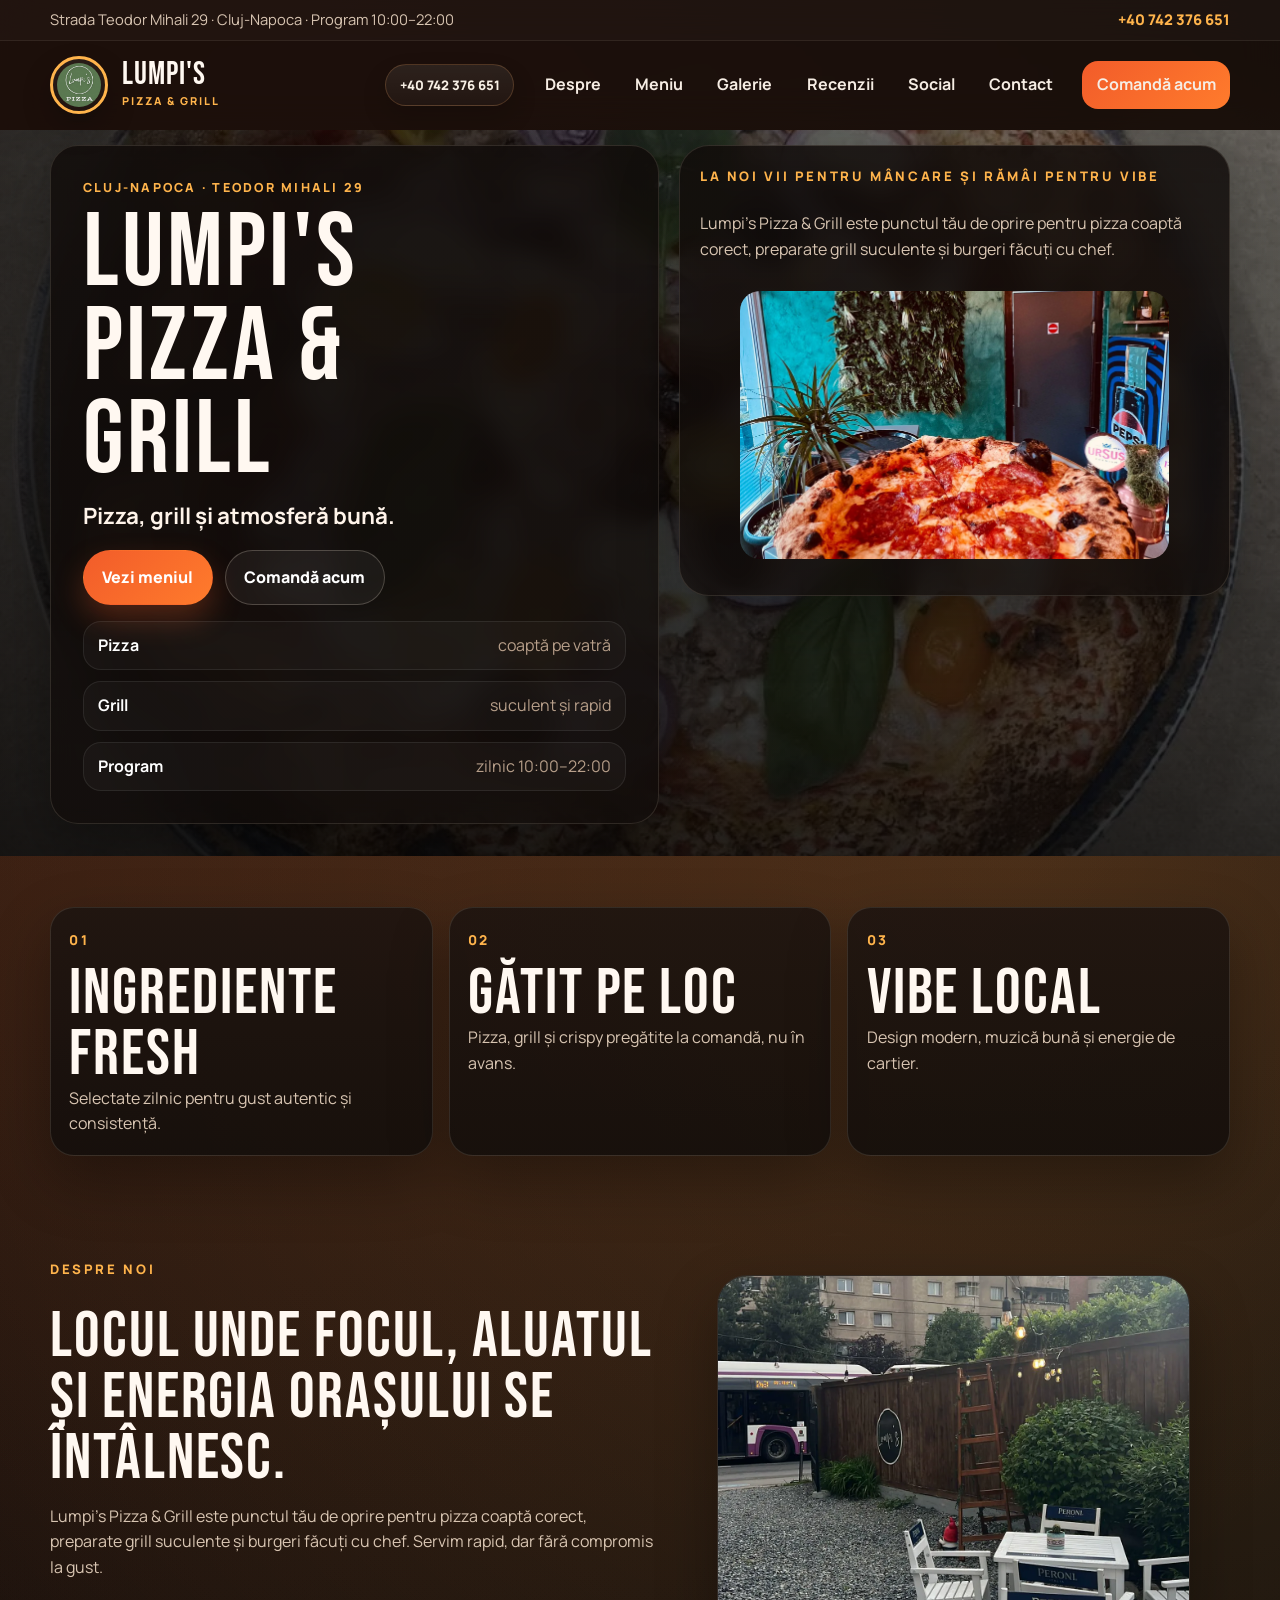
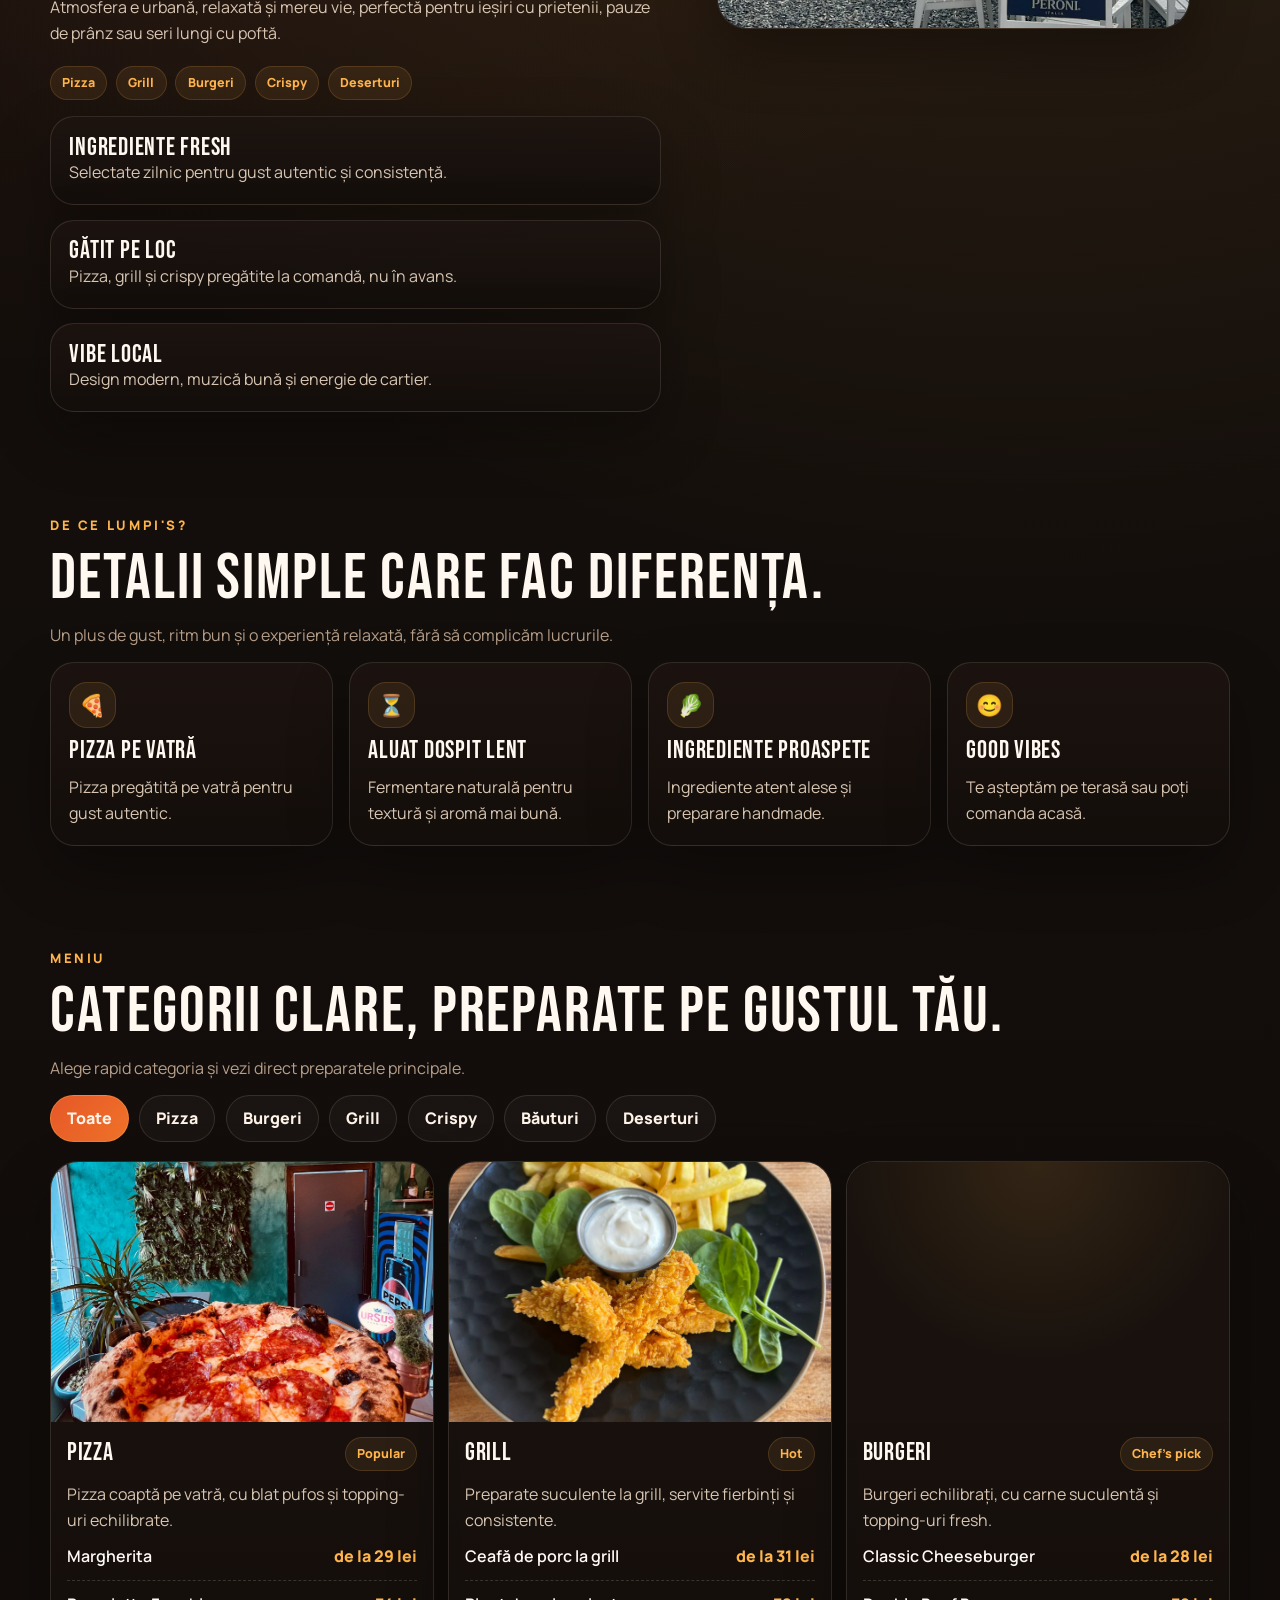
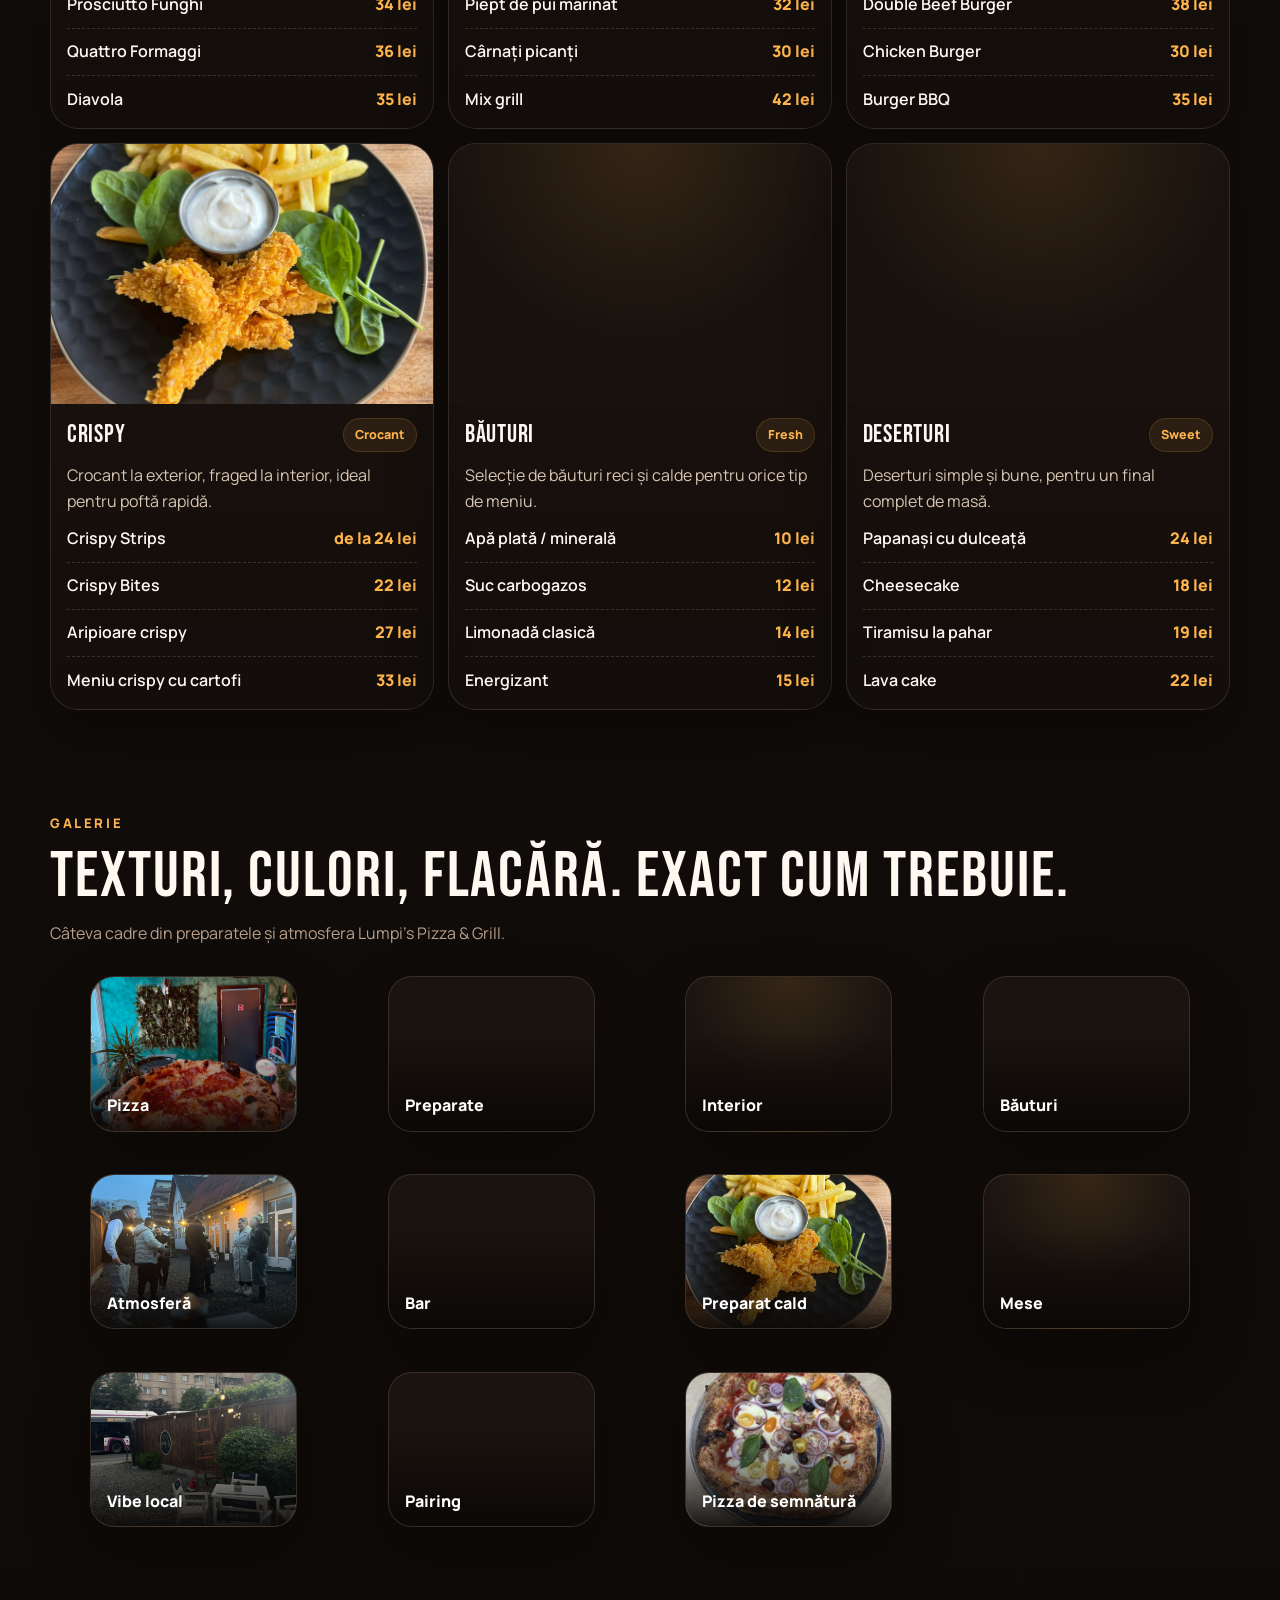
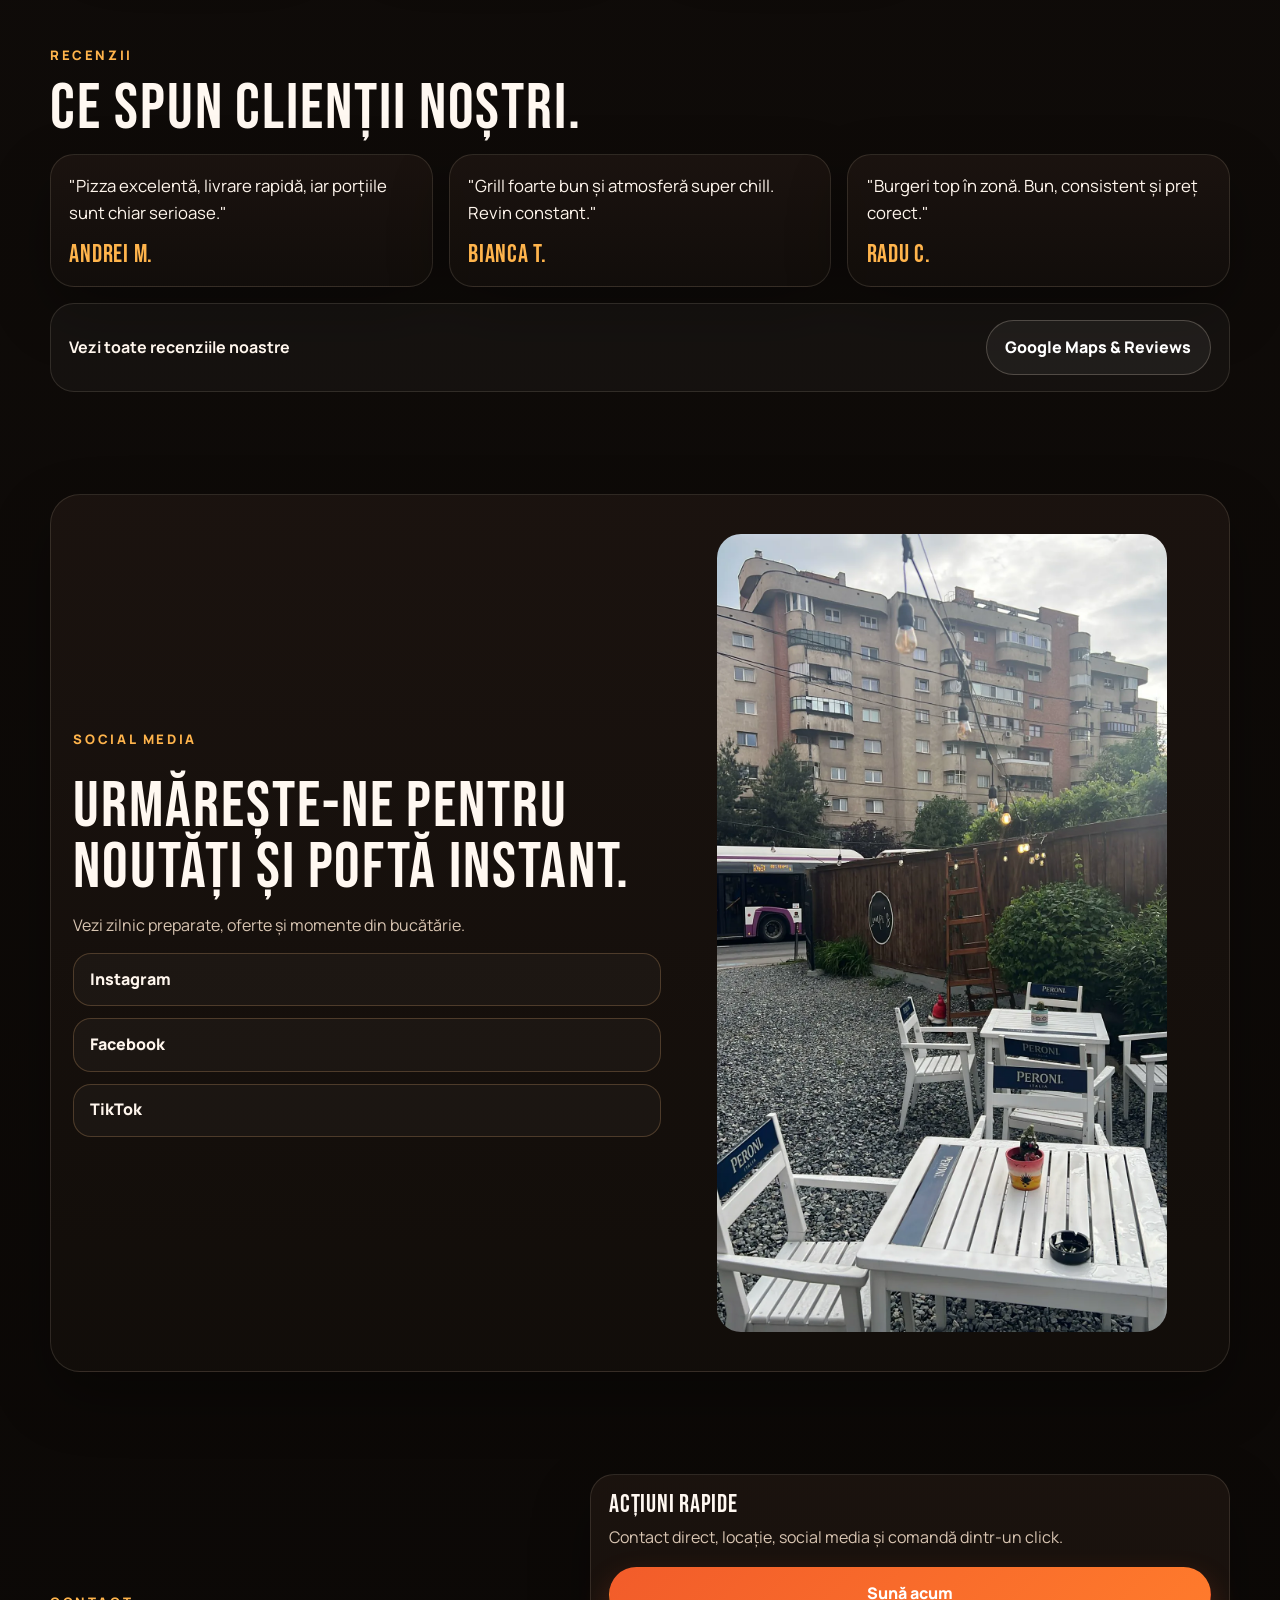
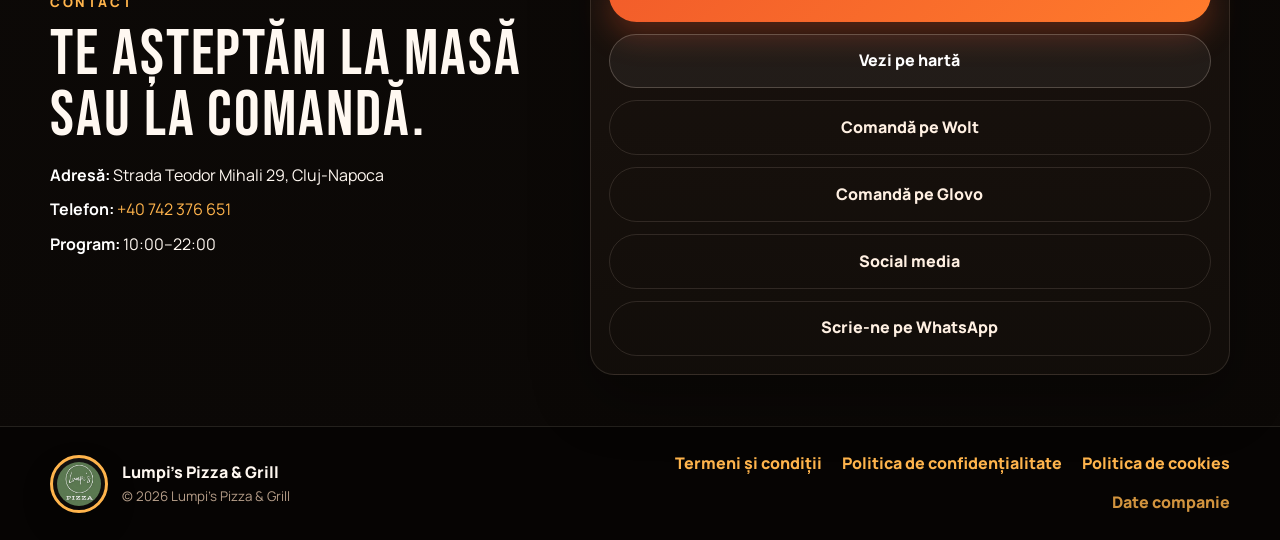
==== commit 1718ac04: "Add delivery platforms and brand highlights" ====
--- a/index.html
+++ b/index.html
@@ -46,7 +46,7 @@
       href="https://fonts.googleapis.com/css2?family=Bebas+Neue&family=Manrope:wght@400;500;700;800&display=swap"
       rel="stylesheet"
     />
-    <link rel="stylesheet" href="style.css?v=20260526" />
+    <link rel="stylesheet" href="style.css?v=20260527" />
     <script type="application/ld+json">
       {
         "@context": "https://schema.org",
@@ -303,6 +303,41 @@
           </div>
         </section>
 
+        <section class="brand-highlights section" aria-labelledby="why-lumpis-title">
+          <div class="container">
+            <div class="section-heading reveal">
+              <div>
+                <p class="section-kicker">De ce Lumpi's?</p>
+                <h2 id="why-lumpis-title">Detalii simple care fac diferența.</h2>
+              </div>
+              <p class="section-note">Un plus de gust, ritm bun și o experiență relaxată, fără să complicăm lucrurile.</p>
+            </div>
+
+            <div class="brand-highlights-grid">
+              <article class="brand-highlight-card reveal">
+                <span class="brand-highlight-icon" aria-hidden="true">🍕</span>
+                <h3>Pizza pe vatră</h3>
+                <p>Pizza pregătită pe vatră pentru gust autentic.</p>
+              </article>
+              <article class="brand-highlight-card reveal">
+                <span class="brand-highlight-icon" aria-hidden="true">⏳</span>
+                <h3>Aluat dospit lent</h3>
+                <p>Fermentare naturală pentru textură și aromă mai bună.</p>
+              </article>
+              <article class="brand-highlight-card reveal">
+                <span class="brand-highlight-icon" aria-hidden="true">🥬</span>
+                <h3>Ingrediente proaspete</h3>
+                <p>Ingrediente atent alese și preparare handmade.</p>
+              </article>
+              <article class="brand-highlight-card reveal">
+                <span class="brand-highlight-icon" aria-hidden="true">😊</span>
+                <h3>Good vibes</h3>
+                <p>Te așteptăm pe terasă sau poți comanda acasă.</p>
+              </article>
+            </div>
+          </div>
+        </section>
+
         <section class="menu section" id="meniu">
           <div class="container">
             <div class="section-heading reveal">
@@ -633,6 +668,16 @@
                 <h3>Radu C.</h3>
               </article>
             </div>
+            <div class="reviews-cta reveal">
+              <p>Vezi toate recenziile noastre</p>
+              <a
+                href="https://www.google.com/maps/search/?api=1&query=Lumpi%27s+Pizza+%26+Grill%2C+Strada+Teodor+Mihali+29%2C+Cluj-Napoca"
+                class="btn btn-secondary"
+                target="_blank"
+                rel="noopener noreferrer"
+                >Google Maps &amp; Reviews</a
+              >
+            </div>
           </div>
         </section>
 
@@ -688,6 +733,20 @@
                   target="_blank"
                   rel="noopener noreferrer"
                   >Vezi pe hartă</a
+                >
+                <a
+                  href="https://wolt.com/ro/rou/cluj-napoca/restaurant/lumpis-689088697d03fd9e204c20f9"
+                  class="btn btn-ghost"
+                  target="_blank"
+                  rel="noopener noreferrer"
+                  >Comandă pe Wolt</a
+                >
+                <a
+                  href="https://glovoapp.com/ro/ro/cluj-napoca/stores/lumpis-pizza-grill-clj"
+                  class="btn btn-ghost"
+                  target="_blank"
+                  rel="noopener noreferrer"
+                  >Comandă pe Glovo</a
                 >
                 <a href="#social" class="btn btn-ghost">Social media</a>
                 <a
--- a/style.css
+++ b/style.css
@@ -574,6 +574,7 @@
 }
 
 .experience-grid,
+.brand-highlights-grid,
 .review-grid,
 .contact-grid {
   display: grid;
@@ -581,6 +582,7 @@
 }
 
 .experience-card,
+.brand-highlight-card,
 .about-card,
 .menu-card,
 .review-card,
@@ -594,6 +596,32 @@
 .experience-card {
   padding: 1.15rem;
   border-radius: 24px;
+}
+
+.brand-highlights {
+  padding-top: 0.35rem;
+}
+
+.brand-highlights-grid {
+  margin-top: 0.2rem;
+}
+
+.brand-highlight-card {
+  padding: 1.15rem;
+  border-radius: 24px;
+  display: grid;
+  gap: 0.7rem;
+}
+
+.brand-highlight-icon {
+  width: 2.9rem;
+  height: 2.9rem;
+  display: inline-grid;
+  place-items: center;
+  border-radius: 18px;
+  background: rgba(255, 180, 76, 0.09);
+  border: 1px solid rgba(255, 180, 76, 0.16);
+  font-size: 1.35rem;
 }
 
 .experience-index {
@@ -915,6 +943,24 @@
 
 .review-grid {
   margin-top: 0.2rem;
+}
+
+.reviews-cta {
+  margin-top: 1rem;
+  padding: 1rem 1.15rem;
+  border: 1px solid var(--line);
+  border-radius: 24px;
+  background: rgba(255, 255, 255, 0.03);
+  display: flex;
+  flex-wrap: wrap;
+  align-items: center;
+  justify-content: space-between;
+  gap: 0.85rem;
+}
+
+.reviews-cta p {
+  color: #fff6ed;
+  font-weight: 700;
 }
 
 .review-card p {
@@ -1274,8 +1320,13 @@
   }
 
   .experience-grid,
+  .brand-highlights-grid,
   .review-grid {
     grid-template-columns: repeat(3, minmax(0, 1fr));
+  }
+
+  .brand-highlights-grid {
+    grid-template-columns: repeat(2, minmax(0, 1fr));
   }
 
   .about-grid {
@@ -1331,6 +1382,10 @@
 }
 
 @media (max-width: 719px) {
+  .reviews-cta .btn {
+    width: 100%;
+  }
+
   .header-actions {
     gap: 0.5rem;
   }
@@ -1487,6 +1542,10 @@
     grid-template-columns: 1.05fr 0.95fr;
   }
 
+  .brand-highlights-grid {
+    grid-template-columns: repeat(4, minmax(0, 1fr));
+  }
+
   .about-visual {
     aspect-ratio: 4 / 3;
   }
